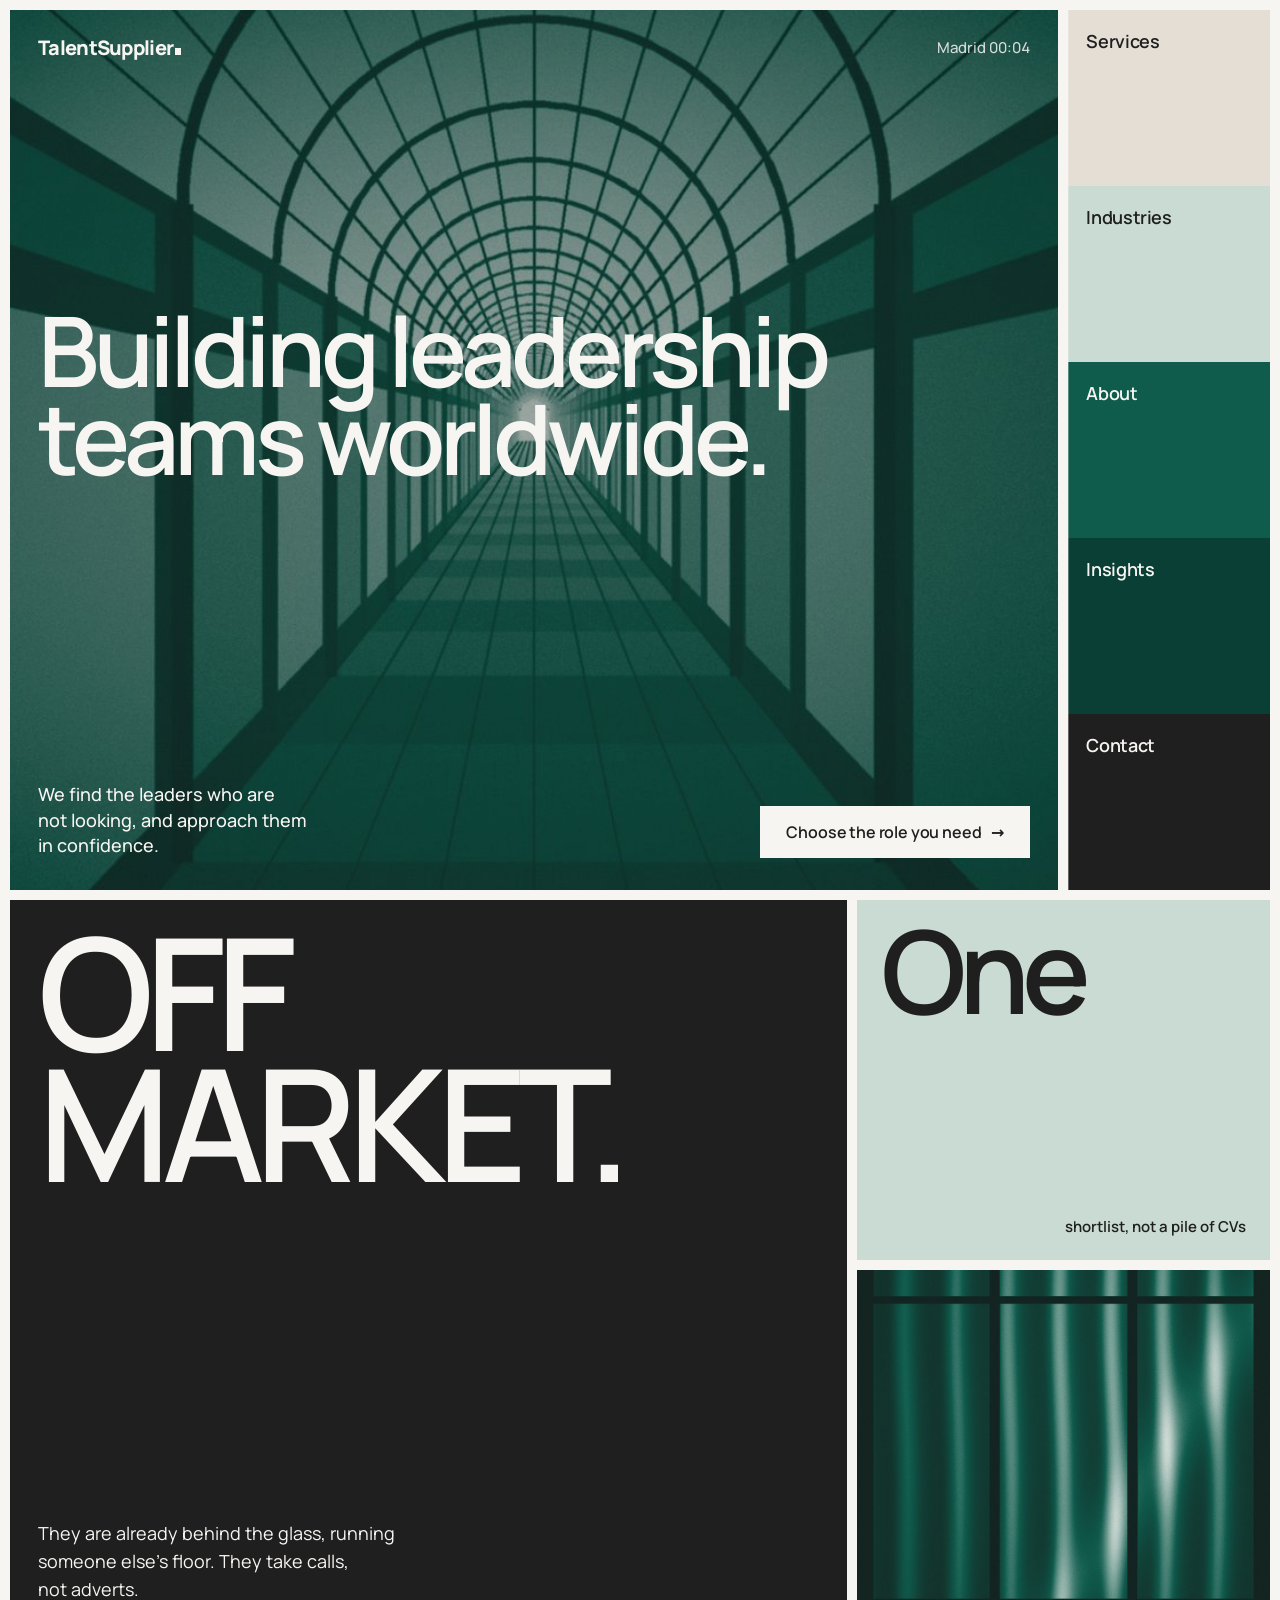
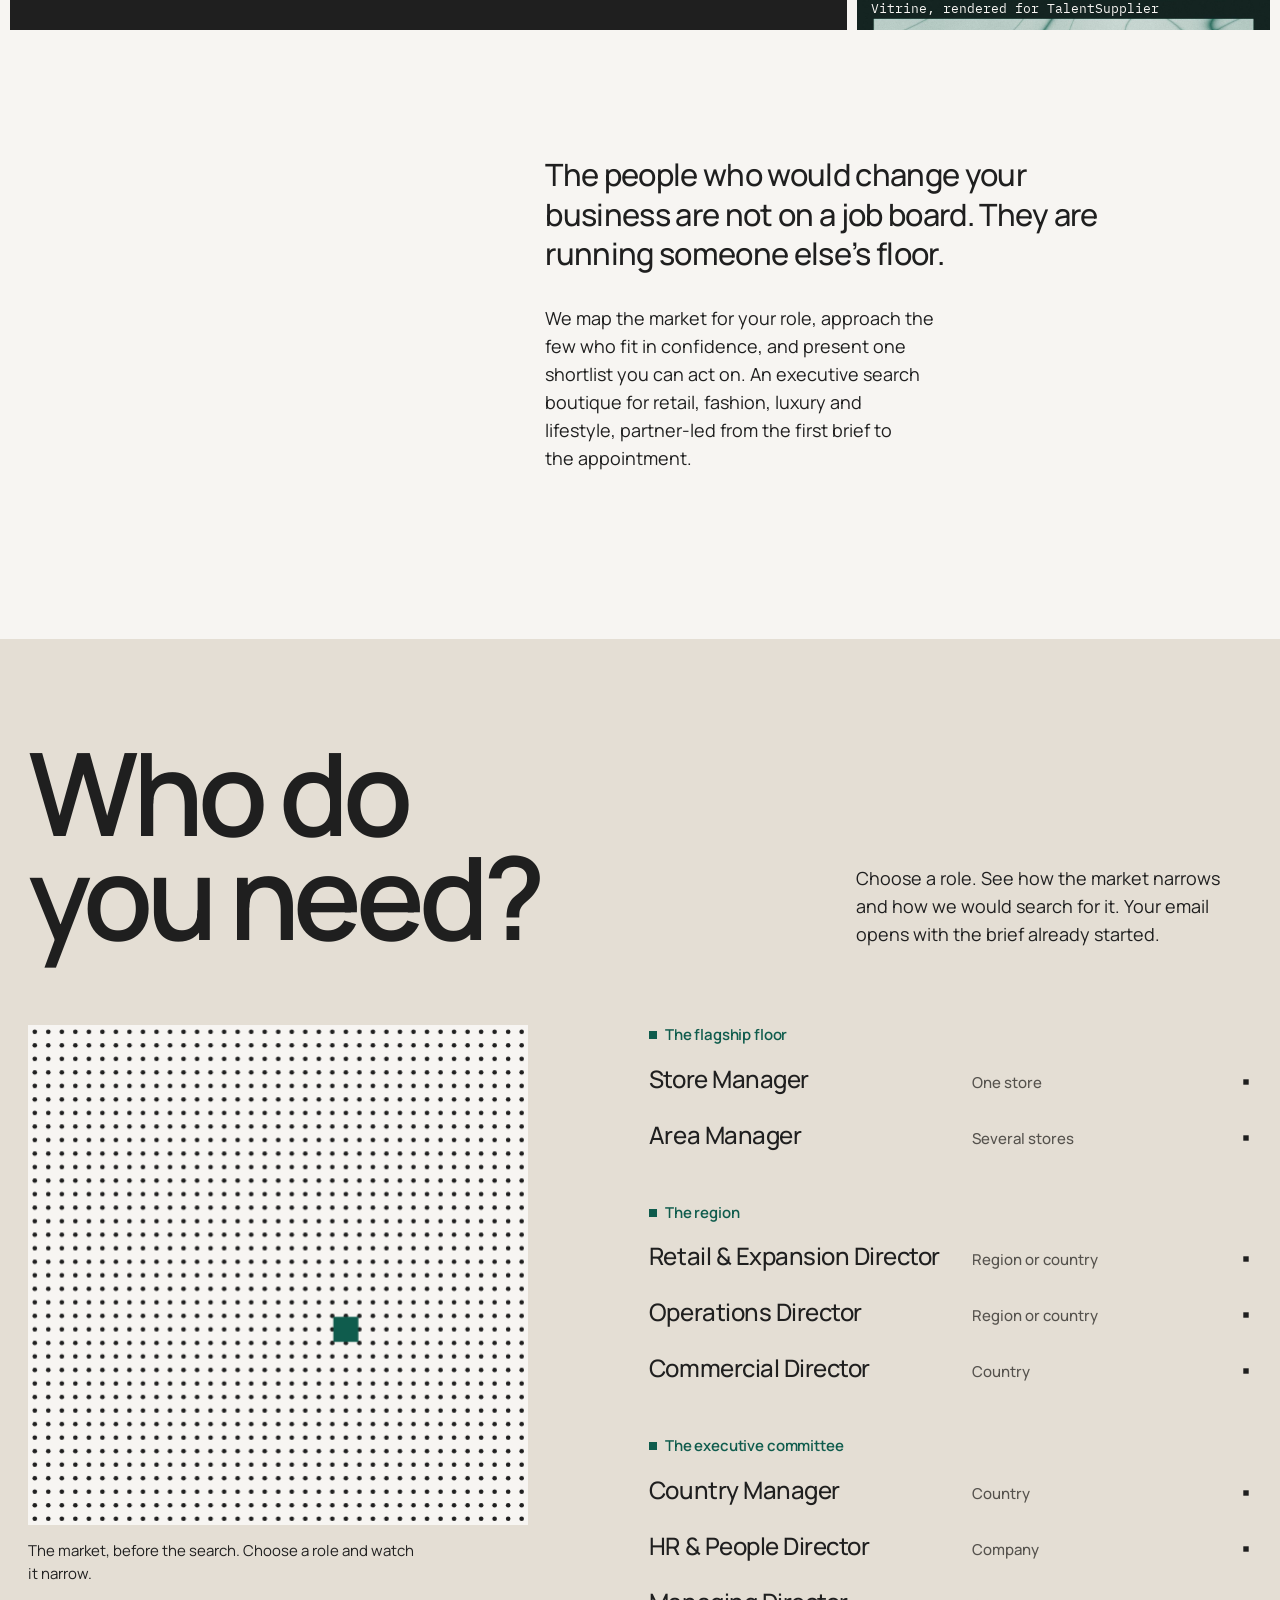
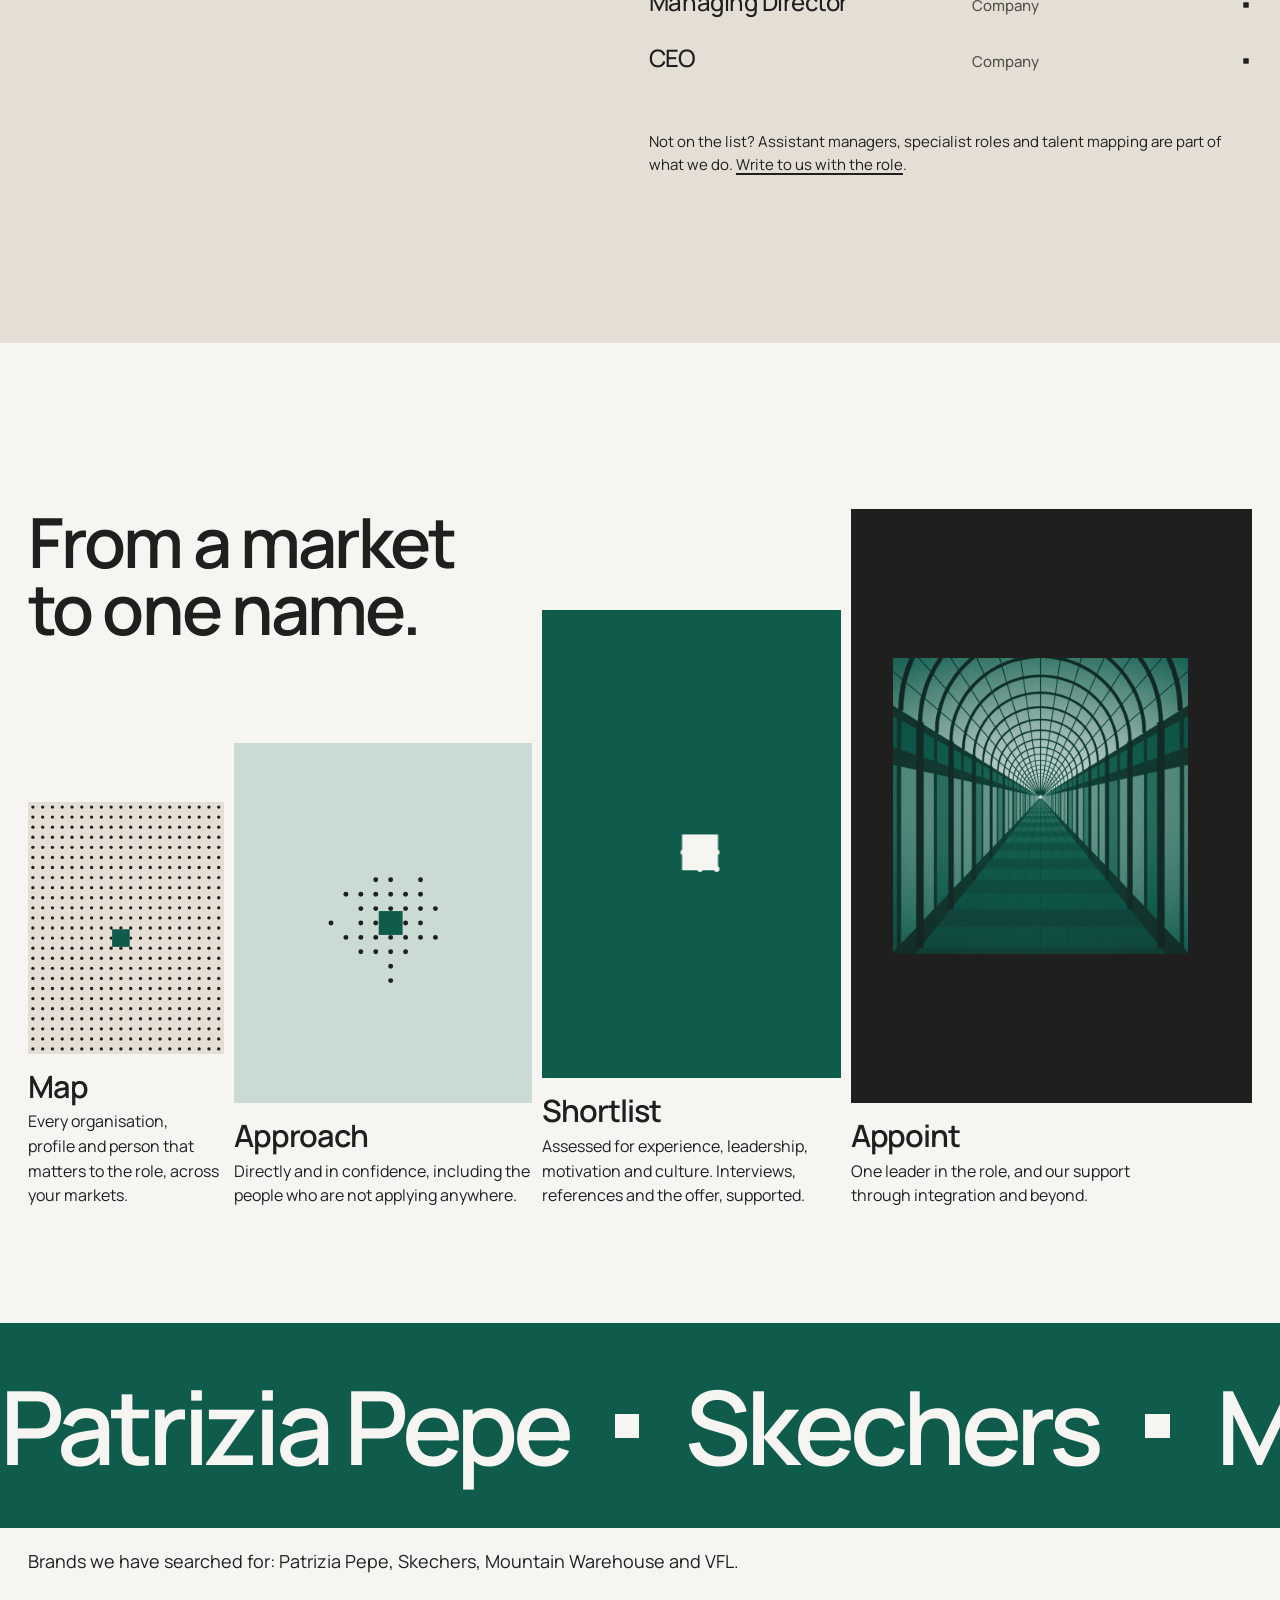
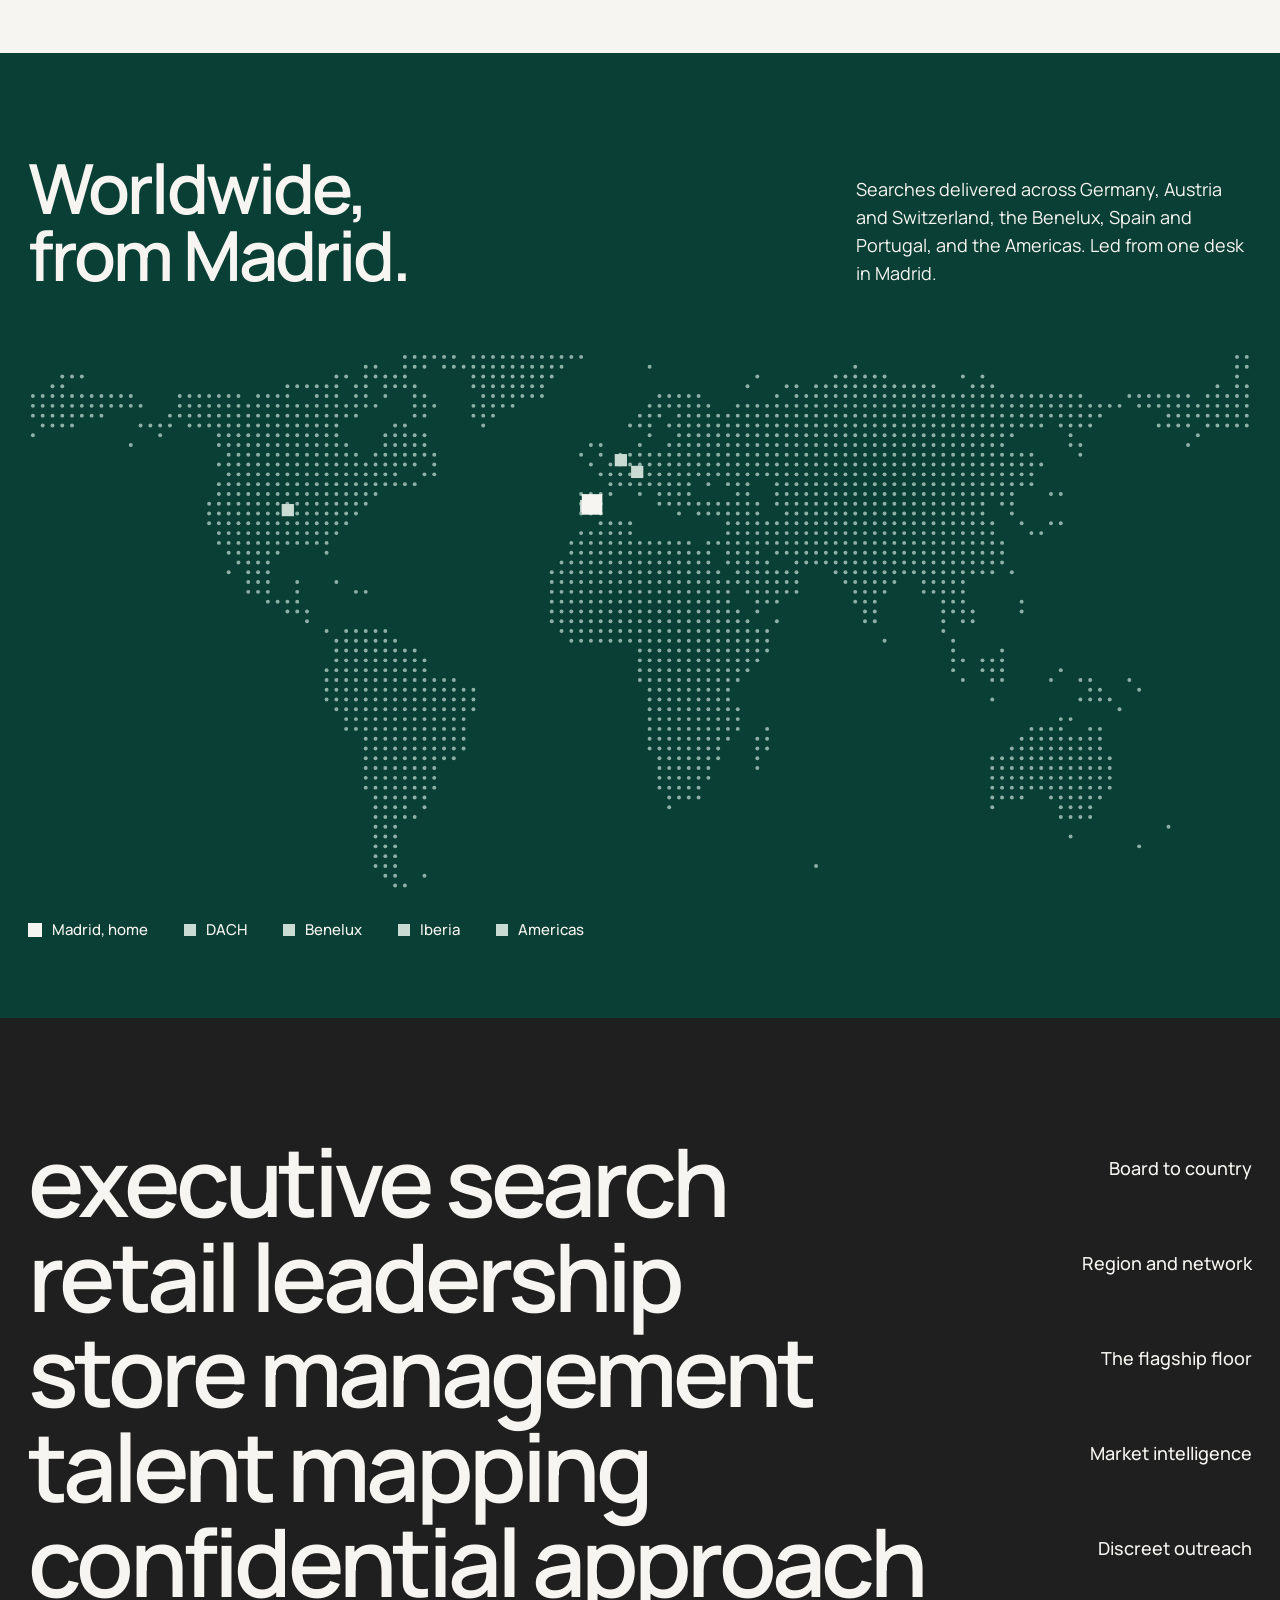
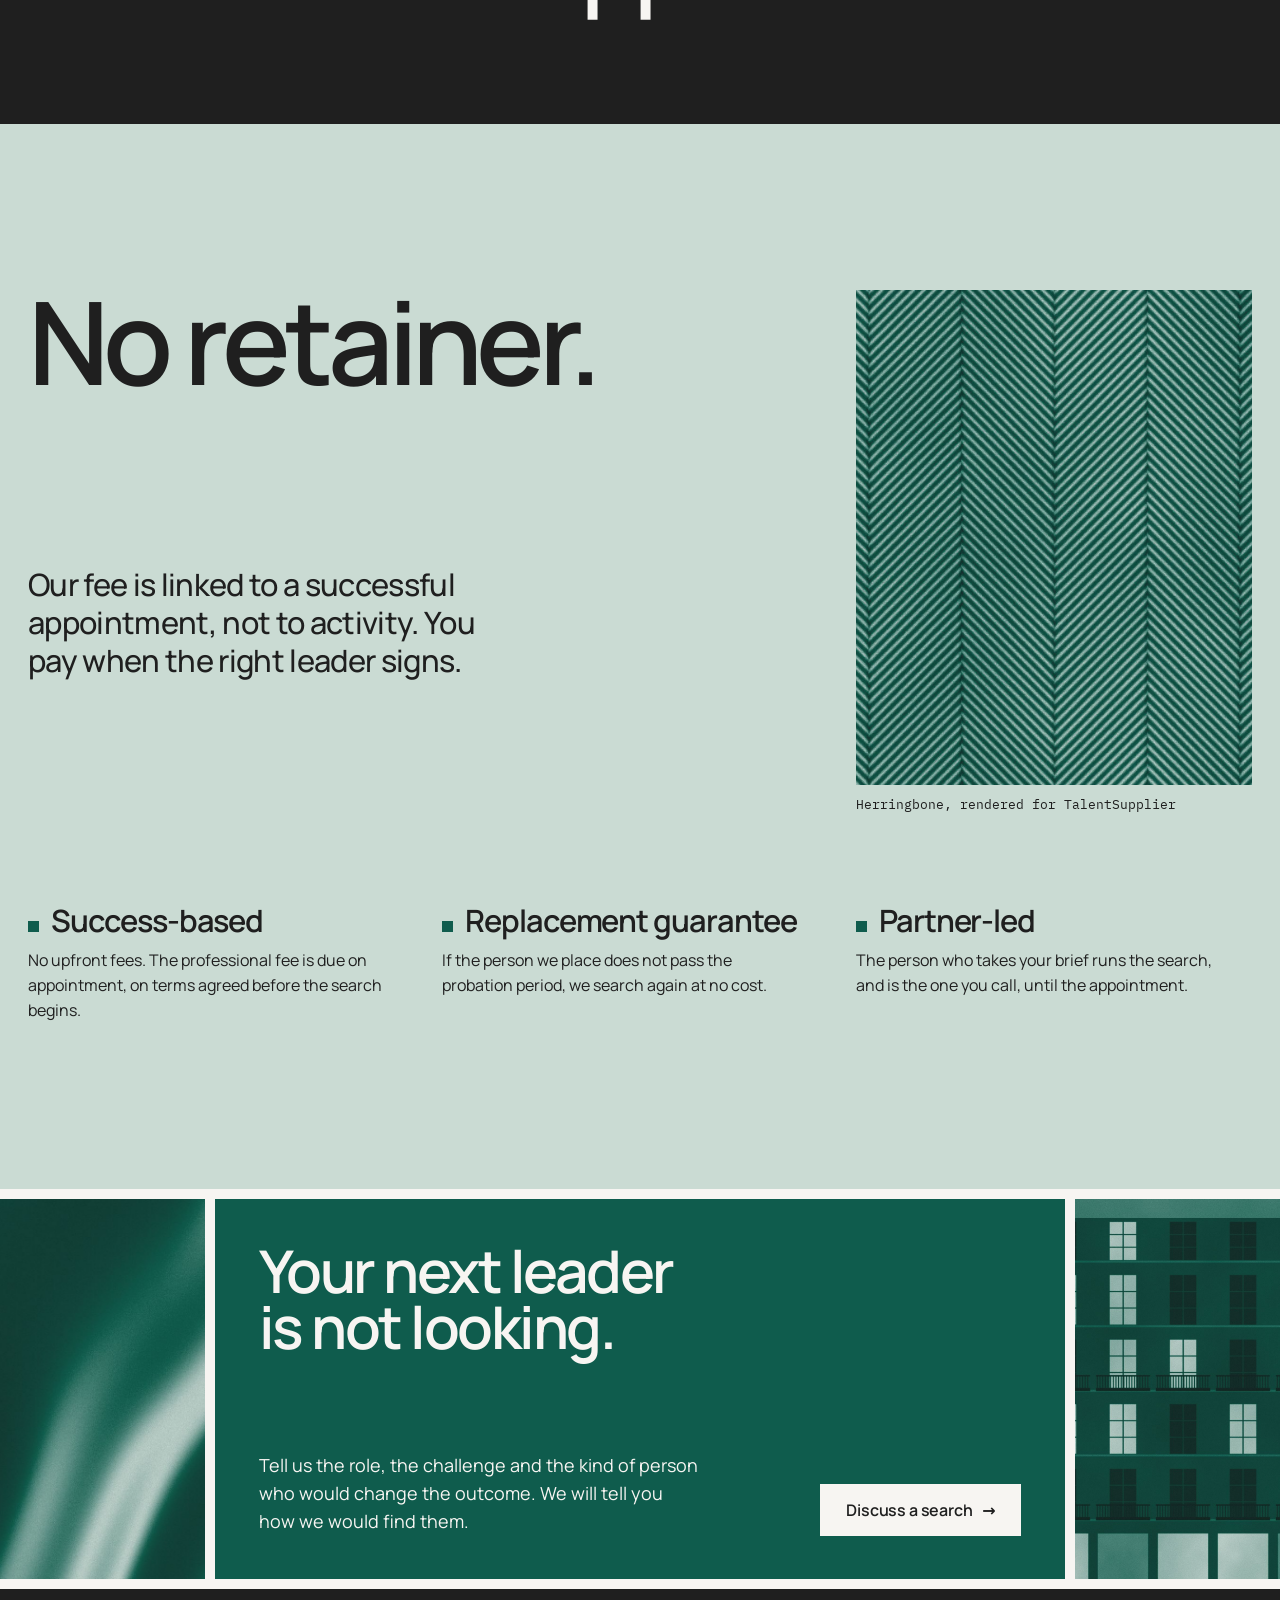
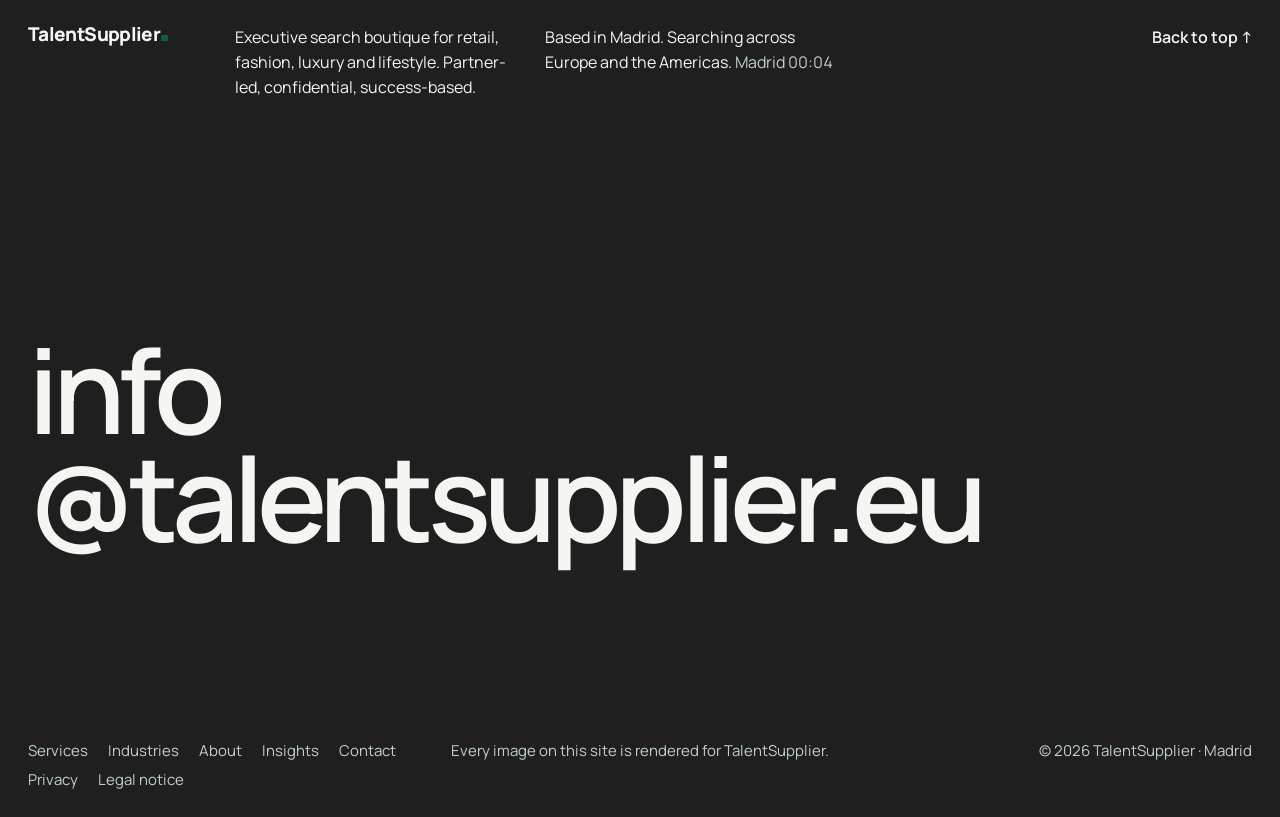
==== index.html @ eec51f0d "Identity v3 «The Window»: field-of-points identity, colour chapters, rebuilt 9 pages - New mark: a f" ====
<!DOCTYPE html>
<html lang="en">
<head>
<meta charset="UTF-8">
<meta name="viewport" content="width=device-width, initial-scale=1">
<title>TalentSupplier | Executive Search Boutique</title>
<meta name="description" content="Executive search for retail, fashion, luxury and lifestyle. We find the leaders who are not looking, and approach them in confidence. Partner-led, success-based.">
<meta name="theme-color" content="#0F5C4D">
<link rel="canonical" href="https://talentsupplier.eu/">
<meta property="og:type" content="website">
<meta property="og:site_name" content="TalentSupplier">
<meta property="og:title" content="TalentSupplier | Executive Search Boutique">
<meta property="og:description" content="Executive search for retail, fashion, luxury and lifestyle. We find the leaders who are not looking, and approach them in confidence. Partner-led, success-based.">
<meta property="og:image" content="https://talentsupplier.eu/assets/brand/og.png">
<meta property="og:image:width" content="1200"><meta property="og:image:height" content="630">
<meta name="twitter:card" content="summary_large_image">
<link rel="icon" href="assets/brand/favicon.svg" type="image/svg+xml">
<link rel="icon" href="assets/brand/favicon-32.png" sizes="32x32" type="image/png">
<link rel="apple-touch-icon" href="assets/brand/apple-touch-icon.png">
<link rel="preload" href="assets/fonts/manrope-latin-600-normal.woff2" as="font" type="font/woff2" crossorigin>
<link rel="stylesheet" href="assets/site.css">
<script>document.documentElement.classList.add('js')</script>
<link rel="preload" href="assets/img/arcade-loop-poster.jpg" as="image">
<script src="assets/map-data.js" defer></script>
<style>
/* ---------- hero: the view, and a column of chapters beside it ---------- */
.hero{height:100svh;min-height:620px;display:grid;grid-template-columns:repeat(12,minmax(0,1fr));gap:10px;padding:10px}
.hero .panel{grid-column:1/11;position:relative;overflow:hidden;background:var(--green);color:var(--on-dark);display:flex;flex-direction:column;justify-content:space-between;padding:26px 28px 32px}
.hero .panel>video{position:absolute;inset:0;width:100%;height:100%;object-fit:cover;transform:scale(1.04);animation:drift 24s var(--ease-io) infinite alternate}
@keyframes drift{to{transform:scale(1.12) translateY(-1.5%)}}
.hero .panel::before{content:"";position:absolute;inset:0;background:rgba(8,26,22,.3);z-index:1;pointer-events:none}
.hero .panel>*:not(video){position:relative;z-index:2}
.hero .top{display:flex;justify-content:space-between;align-items:center}
.hero .wm{font-size:20px}
.hero .wm i{background:var(--paper)}
.hero .clock{font-size:15px;font-weight:500;opacity:.85}
.hero h1{font-size:clamp(44px,7.6vw,140px);letter-spacing:-.052em;line-height:.9;margin-top:-6vh}
.hero h1 .ln{display:block;white-space:nowrap}
.hero .pfoot{display:flex;justify-content:space-between;align-items:end;gap:32px}
.hero .pfoot p{max-width:30ch;font-size:18px;line-height:1.4;font-weight:500}
.swatch{grid-column:11/13;display:grid;grid-template-rows:repeat(5,1fr);gap:0}
.swatch a{display:flex;flex-direction:column;justify-content:space-between;padding:18px 18px 16px;text-decoration:none;position:relative;overflow:hidden}
.swatch a b{font-size:18px;font-weight:600;letter-spacing:-.02em;display:flex;justify-content:space-between;align-items:center}
.swatch a b::after{content:"";width:10px;height:10px;background:currentColor;transform:scale(0);transition:transform .45s var(--ease)}
.swatch a span{font-size:15px;line-height:1.35;opacity:.8;max-width:16ch;transform:translateY(6px);opacity:0;transition:transform .5s var(--ease),opacity .4s}
.swatch a:hover b::after,.swatch a:focus-visible b::after{transform:scale(1.4)}
.swatch a:hover span,.swatch a:focus-visible span{transform:none;opacity:.85}
@media (hover:none){.swatch a span{opacity:.8;transform:none}}
.js .hero h1 .ln{animation:rise 1.1s .15s var(--ease) both}.js .hero h1 .ln+.ln{animation-delay:.25s}
.js .hero .pfoot>*{animation:rise .9s .55s var(--ease) both}.js .hero .pfoot>*+*{animation-delay:.63s}
.js .swatch a{animation:drop .8s var(--ease) both}
.js .swatch a:nth-child(2){animation-delay:.07s}.js .swatch a:nth-child(3){animation-delay:.14s}.js .swatch a:nth-child(4){animation-delay:.21s}.js .swatch a:nth-child(5){animation-delay:.28s}
@keyframes drop{from{clip-path:inset(0 0 100% 0)}to{clip-path:inset(0)}}
@media (max-width:900px){
  .hero{height:auto;min-height:0;display:block;padding:8px}
  .hero .panel{height:68svh;min-height:440px;padding:18px 18px 22px}
  .hero h1{font-size:clamp(34px,10.6vw,72px);margin-top:0}
  .hero .pfoot{display:block}.hero .pfoot p{font-size:17px;margin-bottom:18px}
  .hero .pfoot .btn{width:100%}
  .swatch{display:block}
  .swatch a{flex-direction:row;align-items:center;height:56px;padding:0 16px}
  .swatch a b{width:100%;font-size:16px}
  .swatch a span{display:none}
}

/* ---------- statement tiles ---------- */
.tiles{display:grid;grid-template-columns:repeat(12,minmax(0,1fr));grid-template-rows:repeat(2,40svh);gap:10px;padding:0 10px 10px}
.tiles>*{position:relative;overflow:hidden}
.tiles .a{grid-column:1/9;grid-row:1/3;display:flex;flex-direction:column;justify-content:space-between;padding:26px 28px}
.tiles .a h2{font-size:clamp(60px,12.2vw,232px);letter-spacing:-.06em;line-height:.84;text-transform:uppercase}
.tiles .a p{font-size:18px;max-width:34ch}
.tiles .b{grid-column:9/13;grid-row:1;display:flex;flex-direction:column;justify-content:space-between;padding:22px 24px}
.tiles .b strong{font-size:clamp(64px,9vw,172px);font-weight:600;letter-spacing:-.06em;line-height:.84}
.tiles .b span{font-size:15px;font-weight:600;align-self:flex-end}
.tiles .c{grid-column:9/13;grid-row:2}
.tiles .c img{width:100%;height:100%;object-fit:cover}
.tiles .c .cap{position:absolute;left:14px;bottom:12px;color:var(--on-dark)}
.tiles-text{display:grid;grid-template-columns:repeat(12,minmax(0,1fr));column-gap:var(--gutter);padding-block:clamp(72px,9vw,140px) var(--gap)}
.tiles-text p{grid-column:6/12;font-size:var(--t-statement);font-weight:500;letter-spacing:-.022em;line-height:1.28}
.tiles-text p.body{grid-column:6/10;margin-top:32px;font-size:18px;font-weight:400;letter-spacing:0;line-height:1.55}
.tiles-text .k{grid-column:1/5;grid-row:1;align-self:start;font-size:15px;font-weight:600;display:flex;gap:10px;align-items:center}
.tiles-text .k i{width:12px;height:12px;background:var(--green)}
@media (max-width:900px){
  .tiles{grid-template-columns:1fr 1fr;grid-template-rows:auto;padding:0 8px 8px;gap:8px}
  .tiles .a{grid-column:1/-1;grid-row:auto;min-height:56svh;padding:18px}
  .tiles .a h2{font-size:19vw}
  .tiles .b,.tiles .c{grid-column:auto;grid-row:auto;aspect-ratio:1}
  .tiles .b{padding:14px}.tiles .b strong{font-size:15vw}
  .tiles-text{display:block;padding-block:64px 112px}
  .tiles-text .k{margin-bottom:24px}
  .tiles-text p{font-size:21px}
}

/* ---------- who do you need (the live thing) ---------- */
.who{padding-block:clamp(72px,8vw,128px) var(--gap)}
.who .head{display:grid;grid-template-columns:repeat(12,minmax(0,1fr));column-gap:var(--gutter);align-items:end}
.who h2{grid-column:1/8;font-size:var(--t-display);letter-spacing:-.052em;line-height:.9}
.who .lede{grid-column:9/13;font-size:18px;max-width:40ch}
.who .body{display:grid;grid-template-columns:repeat(12,minmax(0,1fr));column-gap:var(--gutter);margin-top:clamp(56px,6vw,96px);align-items:start}
.who .viz{grid-column:1/6;position:sticky;top:calc(var(--bar) + 24px)}
.who .viz .box{aspect-ratio:1;background:var(--paper)}
.who .viz p{margin-top:14px;font-size:15px;min-height:3em;max-width:44ch}
.table{grid-column:7/13}
.group+.group{margin-top:40px}
.group h3{font-size:15px;font-weight:600;letter-spacing:-.01em;line-height:1.3;color:var(--green);margin-bottom:6px;display:flex;align-items:center;gap:8px}
.group h3::before{content:"";width:8px;height:8px;background:currentColor}
.role{display:grid;grid-template-columns:1.3fr 1fr 28px;gap:16px;align-items:baseline;width:100%;padding:13px 0;background:none;border:0;color:var(--ink);font:500 24px/1.25 var(--sans);letter-spacing:-.02em;text-align:left;cursor:pointer;text-decoration:none;transition:color .3s var(--ease),padding .45s var(--ease)}
.role .v{color:var(--soft);font-size:15px;font-weight:500;letter-spacing:0}
.role .ar{justify-self:end;width:12px;height:12px;background:currentColor;transform:scale(.45);transition:transform .45s var(--ease)}
.role:hover{color:var(--green);padding-left:10px}
.role:hover .ar{transform:scale(1)}
.role[aria-pressed="true"]{color:var(--green)}
.role[aria-pressed="true"] .ar{transform:scale(1.5)}
.brief{background:var(--green);color:var(--on-dark);padding:0 26px;max-height:0;overflow:hidden;transition:max-height .6s var(--ease),padding .5s var(--ease)}
.brief.open{max-height:460px;padding:26px}
.brief p{max-width:54ch;font-size:18px}
.brief strong{font-weight:600}
.brief .row{display:flex;flex-wrap:wrap;gap:14px 22px;align-items:center;margin-top:22px}
.brief .row span{font-size:15px;color:var(--on-dark-soft)}
.who .else{margin-top:44px;font-size:15px}
@media (max-width:900px){
  .who .head,.who .body{display:block}
  .who h2{font-size:clamp(44px,13vw,84px)}
  .who .lede{margin-top:20px}
  .who .viz{position:relative;top:0;width:100%;margin-bottom:40px}
  .who .viz .box{aspect-ratio:16/10}
  .role{grid-template-columns:1fr auto;font-size:20px}
  .role .ar{display:none}
}

/* ---------- how a search runs: tiles that grow ---------- */
.run{padding-block:var(--gap) clamp(80px,9vw,140px)}
.run .row{display:grid;grid-template-columns:repeat(12,minmax(0,1fr));gap:10px;align-items:end;position:relative}
.run h2{position:absolute;left:0;top:0;font-size:var(--t-h2);max-width:6.4em}
.run .st{display:flex;flex-direction:column}
.run .st:nth-child(2){grid-column:1/3}.run .st:nth-child(3){grid-column:3/6}.run .st:nth-child(4){grid-column:6/9}.run .st:nth-child(5){grid-column:9/13}
.run .tile{position:relative}
.run .st:nth-child(2) .tile{height:28vh}.run .st:nth-child(3) .tile{height:40vh}.run .st:nth-child(4) .tile{height:52vh}.run .st:nth-child(5) .tile{height:66vh}
.run .st h3{font-size:var(--t-statement);letter-spacing:-.035em;margin-top:18px}
.run .st p{font-size:16px;margin-top:8px;max-width:34ch}
@media (max-width:900px){
  .run h2{position:static;margin-bottom:36px;font-size:clamp(40px,11vw,64px)}
  .run .row{display:block}
  .run .st+.st{margin-top:36px}
  .run .st:nth-child(n) .tile{height:auto;aspect-ratio:16/9}
  .run .st:nth-child(5) .tile{aspect-ratio:1}
}

/* ---------- worldwide ---------- */
.world{padding-block:clamp(72px,8vw,120px) clamp(56px,6vw,96px)}
.world .head{display:grid;grid-template-columns:repeat(12,minmax(0,1fr));column-gap:var(--gutter);align-items:end}
.world h2{grid-column:1/8;font-size:var(--t-h2)}
.world .head p{grid-column:9/13;font-size:18px}
.world .map{margin-top:clamp(40px,5vw,72px);aspect-ratio:125/55}
.world .legend{display:flex;flex-wrap:wrap;gap:10px 36px;margin-top:28px;font-size:15px;font-weight:500}
.world .legend span{display:inline-flex;align-items:center;gap:10px}
.world .legend i{width:12px;height:12px;background:var(--mint)}
.world .legend .home i{background:var(--paper);width:14px;height:14px}
@media (max-width:900px){.world .head{display:block}.world .head p{margin-top:18px}.world .map{margin-inline:calc(var(--m)*-1)}}

/* ---------- terms ---------- */
.terms{padding-block:var(--gap)}
.terms .grid{align-items:start}
.terms h2{grid-column:1/8;font-size:var(--t-display);letter-spacing:-.052em;line-height:.9}
.terms .lede{grid-column:1/6;margin-top:36px;font-size:var(--t-statement);font-weight:500;letter-spacing:-.022em;line-height:1.24}
.terms figure{grid-column:9/13;grid-row:1/3}
.terms figure .ph{aspect-ratio:4/5}
.terms figure .cap{margin-top:10px}
.terms dl{grid-column:1/13;display:grid;grid-template-columns:repeat(3,minmax(0,1fr));column-gap:var(--gutter);margin-top:clamp(64px,7vw,112px)}
.terms dt{font-size:var(--t-statement);font-weight:600;letter-spacing:-.035em;line-height:1.05;display:flex;gap:12px;align-items:baseline}
.terms dt::before{content:"";flex:none;width:.36em;height:.36em;background:var(--green)}
.terms dd{margin-top:12px;font-size:16px;max-width:36ch}
@media (max-width:900px){
  .terms .grid,.terms dl{display:block}
  .terms h2{font-size:clamp(48px,14vw,88px)}
  .terms figure{margin-top:40px;width:70%;margin-left:auto}
  .terms dl>div+div{margin-top:28px}
}
</style>
</head>
<body>
<a class="skip" href="#main">Skip to content</a>
<header class="bar is-hidden" id="bar" data-hide-until="#hero">
  <div class="in wrap">
    <a class="wm" href="index.html" aria-label="TalentSupplier, home">TalentSupplier<i aria-hidden="true"></i></a>
    <span class="clock tab" data-clock aria-hidden="true">Madrid</span>
    <nav class="nav" aria-label="Main">
      <a href="services.html">Services</a>
      <a href="industries.html">Industries</a>
      <a href="about.html">About</a>
      <a href="journal.html">Insights</a>
      <a href="contact.html">Contact</a>
      <a class="btn" href="contact.html">Discuss a search</a>
    </nav>
    <button class="menu-toggle" id="menuBtn" aria-expanded="false" aria-controls="sheet">Menu</button>
  </div>
</header>
<div class="sheet" id="sheet">
  <ul>
    <li><a href="services.html" style="--sw:var(--stone)">Services<i aria-hidden="true"></i></a></li>
    <li><a href="industries.html" style="--sw:var(--mint)">Industries<i aria-hidden="true"></i></a></li>
    <li><a href="about.html" style="--sw:var(--green)">About<i aria-hidden="true"></i></a></li>
    <li><a href="journal.html" style="--sw:var(--deep)">Insights<i aria-hidden="true"></i></a></li>
    <li><a href="contact.html" style="--sw:var(--paper)">Contact<i aria-hidden="true"></i></a></li>
  </ul>
  <a class="btn btn--paper" href="contact.html">Discuss a search</a>
</div>

<main id="main">
<section class="hero" id="hero" data-c="paper" aria-label="Introduction">
  <div class="panel">
    <video autoplay muted loop playsinline preload="auto" poster="assets/img/arcade-loop-poster.jpg" width="1280" height="800" aria-label="Moving slowly through a glass-roofed shopping arcade, shop windows lit on both sides"><source src="assets/video/arcade-loop.mp4" type="video/mp4"></video>
    <div class="top">
      <a class="wm" href="index.html" aria-label="TalentSupplier, home">TalentSupplier<i aria-hidden="true"></i></a>
      <span class="clock tab" data-clock aria-hidden="true">Madrid</span>
    </div>
    <h1><span class="ln">Building leadership</span><span class="ln">teams worldwide.</span></h1>
    <div class="pfoot">
      <p>We find the leaders who are not looking, and approach them in confidence.</p>
      <a class="btn btn--paper" href="#who">Choose the role you need <span class="ar" aria-hidden="true">→</span></a>
    </div>
  </div>
  <nav class="swatch" aria-label="Main">
    <a class="c-stone" href="services.html"><b>Services</b><span>From the shop floor to the boardroom</span></a>
    <a class="c-mint" href="industries.html"><b>Industries</b><span>Retail, fashion, luxury and beyond</span></a>
    <a class="c-green" href="about.html"><b>About</b><span>Partner-led and confidential</span></a>
    <a class="c-deep" href="journal.html"><b>Insights</b><span>Perspectives, in preparation</span></a>
    <a class="c-ink" href="contact.html"><b>Contact</b><span>Start a confidential brief</span></a>
  </nav>
</section>

<section data-c="paper" aria-labelledby="offTitle">
  <div class="tiles">
    <div class="a c-ink">
      <h2 id="offTitle" class="rv">Off<br>market.</h2>
      <p class="rv" style="--i:1">They are already behind the glass, running someone else’s floor. They take calls, not adverts.</p>
    </div>
    <div class="b c-mint rv" style="--i:1"><strong>One</strong><span>shortlist, not a pile of CVs</span></div>
    <figure class="c ph lift"><img src="assets/img/vitrine.jpg" width="1200" height="1440" alt="Green curtains lit behind the panes of a shop vitrine" loading="lazy"><figcaption class="cap">Vitrine, rendered for TalentSupplier</figcaption></figure>
  </div>
  <div class="tiles-text wrap">
    <p class="k rv"><i aria-hidden="true"></i>Why off-market</p>
    <p class="rv">The people who would change your business are not on a job board. They are running someone else’s floor.</p>
    <p class="rv body" style="--i:1">We map the market for your role, approach the few who fit in confidence, and present one shortlist you can act on. An executive search boutique for retail, fashion, luxury and lifestyle, partner-led from the first brief to the appointment.</p>
  </div>
</section>

<section class="who wrap c-stone" id="who" data-c="stone" aria-labelledby="whoTitle">
  <div class="head">
    <h2 id="whoTitle" class="rv">Who do you need?</h2>
    <p class="lede rv" style="--i:1">Choose a role. See how the market narrows and how we would search for it. Your email opens with the brief already started.</p>
  </div>
  <div class="body">
    <div class="viz rv" style="--i:2">
      <div class="box"><canvas class="fld" id="roleField" data-n="1400" data-keep="1400" data-win=".05" data-at=".64,.6" data-dot="#1F1F1F" data-one="#0F5C4D" data-seed="11" aria-hidden="true"></canvas></div>
      <p id="roleCap" aria-live="polite">The market, before the search. Choose a role and watch it narrow.</p>
    </div>
    <div class="table" id="roleTable">
      <div class="group rv">
        <h3>The flagship floor</h3>
        <a class="role" href="mailto:info@talentsupplier.eu?subject=Search%20brief%3A%20Store%20Manager" data-role="Store Manager" data-keep="14" data-cap="Store managers running comparable teams and targets, including those not on the market." data-how="We look at store managers running teams and targets similar to yours, and approach the ones ready for your floor."><span>Store Manager</span><span class="v">One store</span><span class="ar" aria-hidden="true"></span></a>
        <a class="role" href="mailto:info@talentsupplier.eu?subject=Search%20brief%3A%20Area%20Manager" data-role="Area Manager" data-keep="10" data-cap="Leaders who already run several doors, and coach store managers from a distance." data-how="We search for leaders who already manage several doors, and test how they coach store managers from a distance."><span>Area Manager</span><span class="v">Several stores</span><span class="ar" aria-hidden="true"></span></a>
      </div>
      <div class="group rv">
        <h3>The region</h3>
        <a class="role" href="mailto:info@talentsupplier.eu?subject=Search%20brief%3A%20Retail%20Director" data-role="Retail &amp; Expansion Director" data-keep="7" data-cap="Retail leaders who have opened and grown networks in your target markets." data-how="We map retail leaders who have opened and grown networks in your target markets, and approach them directly."><span>Retail &amp; Expansion Director</span><span class="v">Region or country</span><span class="ar" aria-hidden="true"></span></a>
        <a class="role" href="mailto:info@talentsupplier.eu?subject=Search%20brief%3A%20Operations%20Director" data-role="Operations Director" data-keep="7" data-cap="Operators who have run store standards, staffing and process across a region." data-how="We look for operators who have run store standards, staffing and process across a region."><span>Operations Director</span><span class="v">Region or country</span><span class="ar" aria-hidden="true"></span></a>
        <a class="role" href="mailto:info@talentsupplier.eu?subject=Search%20brief%3A%20Commercial%20Director" data-role="Commercial Director" data-keep="6" data-cap="Commercial leaders with a record across retail, wholesale and partners in your category." data-how="We map commercial leaders with a record across retail, wholesale and partners in your category."><span>Commercial Director</span><span class="v">Country</span><span class="ar" aria-hidden="true"></span></a>
      </div>
      <div class="group rv">
        <h3>The executive committee</h3>
        <a class="role" href="mailto:info@talentsupplier.eu?subject=Search%20brief%3A%20Country%20Manager" data-role="Country Manager" data-keep="5" data-cap="Country leaders at brands operating at your level. Few of them, none of them looking." data-how="A confidential search across brands that operate at your level in the country, led by the partner throughout."><span>Country Manager</span><span class="v">Country</span><span class="ar" aria-hidden="true"></span></a>
        <a class="role" href="mailto:info@talentsupplier.eu?subject=Search%20brief%3A%20HR%20%26%20People%20Director" data-role="HR &amp; People Director" data-keep="5" data-cap="People leaders who know retail teams from the floor up, and have built them across markets." data-how="We look for people leaders who know retail teams from the floor up, and who have built them across markets."><span>HR &amp; People Director</span><span class="v">Company</span><span class="ar" aria-hidden="true"></span></a>
        <a class="role" href="mailto:info@talentsupplier.eu?subject=Search%20brief%3A%20Managing%20Director" data-role="Managing Director" data-keep="4" data-cap="General managers with P&amp;L ownership in comparable businesses." data-how="A discreet approach to general managers with P&amp;L ownership in comparable businesses."><span>Managing Director</span><span class="v">Company</span><span class="ar" aria-hidden="true"></span></a>
        <a class="role" href="mailto:info@talentsupplier.eu?subject=Search%20brief%3A%20CEO" data-role="CEO" data-keep="3" data-cap="A handful of names. A fully confidential search, partner-led from the first conversation." data-how="A fully confidential search, partner-led from the first conversation to the appointment."><span>CEO</span><span class="v">Company</span><span class="ar" aria-hidden="true"></span></a>
      </div>
      <div class="brief" id="brief" aria-live="polite">
        <p id="briefText"></p>
        <div class="row">
          <a class="btn btn--paper" id="briefMail" href="mailto:info@talentsupplier.eu">Start this brief by email <span class="ar" aria-hidden="true">→</span></a>
          <span>info@talentsupplier.eu</span>
        </div>
      </div>
      <p class="else">Not on the list? Assistant managers, specialist roles and talent mapping are part of what we do. <a class="link" href="mailto:info@talentsupplier.eu?subject=Search%20brief">Write to us with the role</a>.</p>
    </div>
  </div>
</section>

<section class="run wrap c-paper" data-c="paper" aria-labelledby="runTitle">
  <div class="row">
    <h2 id="runTitle" class="rv">From a market to one name.</h2>
    <div class="st rv">
      <div class="tile c-stone"><canvas class="fld" data-n="520" data-keep="520" data-win=".09" data-at=".5,.55" data-dot="#1F1F1F" data-one="#0F5C4D" data-seed="3" aria-hidden="true"></canvas></div>
      <h3>Map</h3><p>Every organisation, profile and person that matters to the role, across your markets.</p>
    </div>
    <div class="st rv" style="--i:1">
      <div class="tile c-mint"><canvas class="fld" data-n="520" data-keep="34" data-win=".08" data-at=".55,.5" data-dot="#1F1F1F" data-one="#0F5C4D" data-seed="4" aria-hidden="true"></canvas></div>
      <h3>Approach</h3><p>Directly and in confidence, including the people who are not applying anywhere.</p>
    </div>
    <div class="st rv" style="--i:2">
      <div class="tile c-green"><canvas class="fld" data-n="520" data-keep="5" data-win=".12" data-at=".52,.52" data-dot="#F7F5F2" data-one="#F7F5F2" data-seed="5" aria-hidden="true"></canvas></div>
      <h3>Shortlist</h3><p>Assessed for experience, leadership, motivation and culture. Interviews, references and the offer, supported.</p>
    </div>
    <div class="st rv" style="--i:3">
      <div class="tile c-ink"><canvas class="fld" data-n="520" data-keep="1" data-win=".74" data-at=".5,.5" data-dot="#F7F5F2" data-one="#0F5C4D" data-img="assets/img/arcade.jpg" data-seed="6" data-dur="2400" aria-hidden="true"></canvas></div>
      <h3>Appoint</h3><p>One leader in the role, and our support through integration and beyond.</p>
    </div>
  </div>
</section>

<section class="c-green" data-c="green" aria-labelledby="brandsNote">
  <div class="names" aria-hidden="true"><div class="track"><span>Patrizia Pepe</span><span>Skechers</span><span>Mountain Warehouse</span><span>VFL</span><span>Patrizia Pepe</span><span>Skechers</span><span>Mountain Warehouse</span><span>VFL</span></div></div>
</section>
<p class="names-note wrap" id="brandsNote" data-c="paper">Brands we have searched for: Patrizia Pepe, Skechers, Mountain Warehouse and VFL.</p>

<section class="world wrap c-deep" data-c="deep" aria-labelledby="worldTitle" style="margin-top:clamp(56px,6vw,96px)">
  <div class="head">
    <h2 id="worldTitle" class="rv">Worldwide, from Madrid.</h2>
    <p class="rv" style="--i:1">Searches delivered across Germany, Austria and Switzerland, the Benelux, Spain and Portugal, and the Americas. Led from one desk in Madrid.</p>
  </div>
  <div class="map"><canvas class="fld" data-mode="map" data-dot="#9DBDB4" data-one="#CADBD3" data-home="#F7F5F2" data-r=".2" data-dur="1800" role="img" aria-label="A world map drawn in points, with markers on DACH, the Benelux, Iberia and the Americas, and Madrid as home"></canvas></div>
  <div class="legend rv"><span class="home"><i></i>Madrid, home</span><span><i></i>DACH</span><span><i></i>Benelux</span><span><i></i>Iberia</span><span><i></i>Americas</span></div>
</section>

<section class="c-ink" data-c="ink" aria-labelledby="doTitle">
  <h2 id="doTitle" class="sr">What we do</h2>
  <ul class="poster wrap">
    <li class="rv"><a href="services.html#executive"><span class="w">executive search<i></i></span><span class="d">Board to country</span></a></li>
    <li class="rv" style="--i:1"><a href="services.html#retail"><span class="w">retail leadership<i></i></span><span class="d">Region and network</span></a></li>
    <li class="rv" style="--i:2"><a href="services.html#store"><span class="w">store management<i></i></span><span class="d">The flagship floor</span></a></li>
    <li class="rv" style="--i:3"><a href="services.html#mapping"><span class="w">talent mapping<i></i></span><span class="d">Market intelligence</span></a></li>
    <li class="rv" style="--i:4"><a href="services.html#approach"><span class="w">confidential approach<i></i></span><span class="d">Discreet outreach</span></a></li>
  </ul>
</section>

<section class="terms wrap c-mint" data-c="mint" aria-labelledby="termsTitle">
  <div class="grid">
    <h2 id="termsTitle" class="rv">No retainer.</h2>
    <p class="lede rv" style="--i:1">Our fee is linked to a successful appointment, not to activity. You pay when the right leader signs.</p>
    <figure class="rv" style="--i:2"><div class="ph lift"><img src="assets/img/herringbone.jpg" width="1800" height="1200" alt="Herringbone wool cloth in green, close up" loading="lazy"></div><figcaption class="cap">Herringbone, rendered for TalentSupplier</figcaption></figure>
    <dl>
      <div class="rv"><dt>Success-based</dt><dd>No upfront fees. The professional fee is due on appointment, on terms agreed before the search begins.</dd></div>
      <div class="rv" style="--i:1"><dt>Replacement guarantee</dt><dd>If the person we place does not pass the probation period, we search again at no cost.</dd></div>
      <div class="rv" style="--i:2"><dt>Partner-led</dt><dd>The person who takes your brief runs the search, and is the one you call, until the appointment.</dd></div>
    </dl>
  </div>
</section>

<section class="act-row" data-c="paper" aria-labelledby="closeTitle">
  <div class="fl ph"><video autoplay muted loop playsinline preload="none" poster="assets/img/silk-loop-poster.jpg" width="1280" height="800" aria-hidden="true"><source src="assets/video/silk-loop.mp4" type="video/mp4"></video></div>
  <div class="mid c-green">
    <h2 id="closeTitle" class="rv">Your next leader is not looking.</h2>
    <div class="row">
      <p class="rv" style="--i:1">Tell us the role, the challenge and the kind of person who would change the outcome. We will tell you how we would find them.</p>
      <a class="btn btn--paper rv" style="--i:2" href="contact.html">Discuss a search <span class="ar" aria-hidden="true">→</span></a>
    </div>
  </div>
  <div class="fr ph"><img src="assets/img/facade.jpg" width="2100" height="1400" alt="" loading="lazy"></div>
</section>
</main>

<footer class="foot wrap c-ink" data-c="ink">
  <div class="top">
    <a class="wm" href="index.html" aria-label="TalentSupplier, home">TalentSupplier<i aria-hidden="true"></i></a>
    <p class="n1">Executive search boutique for retail, fashion, luxury and lifestyle. Partner-led, confidential, success-based.</p>
    <p class="n2">Based in Madrid. Searching across Europe and the Americas. <span class="tab soft" data-clock></span></p>
    <a class="up" href="#main">Back to top ↑</a>
  </div>
  <a class="mail" href="mailto:info@talentsupplier.eu">info<br>@talentsupplier.eu</a>
  <div class="meta">
    <nav aria-label="Footer"><a href="services.html">Services</a><a href="industries.html">Industries</a><a href="about.html">About</a><a href="journal.html">Insights</a><a href="contact.html">Contact</a><a href="privacy-policy.html">Privacy</a><a href="legal-notice.html">Legal notice</a></nav>
    <span>Every image on this site is rendered for TalentSupplier.</span>
    <span class="r">© 2026 TalentSupplier · Madrid</span>
  </div>
</footer>
<script src="assets/site.js" defer></script>
</body>
</html>
---- assets/site.css ----
/* ==========================================================================
   TalentSupplier — identity system v3 "The Window"
   A field of points is the market. One becomes a window: the leader behind the glass.
   ========================================================================== */
@font-face{font-family:Manrope;font-style:normal;font-weight:400;font-display:swap;src:url(fonts/manrope-latin-400-normal.woff2) format('woff2')}
@font-face{font-family:Manrope;font-style:normal;font-weight:500;font-display:swap;src:url(fonts/manrope-latin-500-normal.woff2) format('woff2')}
@font-face{font-family:Manrope;font-style:normal;font-weight:600;font-display:swap;src:url(fonts/manrope-latin-600-normal.woff2) format('woff2')}
@font-face{font-family:Manrope;font-style:normal;font-weight:800;font-display:swap;src:url(fonts/manrope-latin-800-normal.woff2) format('woff2')}
@font-face{font-family:'IBM Plex Mono';font-style:normal;font-weight:400;font-display:swap;src:url(fonts/ibm-plex-mono-latin-400-normal.woff2) format('woff2')} /* taste-skill-ignore: brand-mandated caption face */

:root{
  /* chapters, light to dark — every page owns one */
  --paper:#F7F5F2; --stone:#E4DED4; --mint:#CADBD3; --green:#0F5C4D; --deep:#0A3F35; --ink:#1F1F1F;
  --soft:#55524D; --on-dark:#F7F5F2; --on-dark-soft:#BFD0C9;
  --sans:Manrope,system-ui,-apple-system,sans-serif; --mono:'IBM Plex Mono',ui-monospace,monospace; /* taste-skill-ignore */
  /* five sizes */
  --t-display:clamp(44px,9vw,168px); --t-h2:clamp(36px,5.4vw,92px); --t-statement:clamp(22px,2.4vw,34px); --t-body:18px; --t-small:14px;
  --m:clamp(16px,2.2vw,36px); --gutter:clamp(12px,1.4vw,24px); --gap:clamp(112px,13vw,216px);
  --ease:cubic-bezier(.16,1,.3,1); --ease-io:cubic-bezier(.65,0,.35,1);
  --bar:72px;
}
*,*::before,*::after{box-sizing:border-box}
html{-webkit-text-size-adjust:100%;scroll-behavior:smooth;scroll-padding-top:var(--bar)}
body{margin:0;background:var(--paper);color:var(--ink);font:400 var(--t-body)/1.55 var(--sans);-webkit-font-smoothing:antialiased;text-rendering:optimizeLegibility;font-feature-settings:"ss01" on}
img,video,canvas,svg{display:block;max-width:100%}
img,video{height:auto}
a{color:inherit}
button{font:inherit;color:inherit}
p,h1,h2,h3,h4,figure,dl,dd,ul,ol,blockquote{margin:0}
ul,ol{padding:0;list-style:none}
h1,h2,h3{font-weight:600;letter-spacing:-.042em;line-height:.96;text-wrap:balance}
p{text-wrap:pretty}
::selection{background:var(--green);color:var(--on-dark)}
:focus-visible{outline:2px solid currentColor;outline-offset:4px}
.sr{position:absolute!important;width:1px;height:1px;overflow:hidden;clip:rect(0 0 0 0);white-space:nowrap}
.skip{position:absolute;left:-999px;top:0}.skip:focus{left:var(--m);top:8px;z-index:99;background:var(--ink);color:var(--paper);padding:10px 14px}
.wrap{padding-inline:var(--m)}
.grid{display:grid;grid-template-columns:repeat(12,minmax(0,1fr));column-gap:var(--gutter)}
.tab{font-variant-numeric:tabular-nums}

/* chapter fields */
.c-paper{background:var(--paper);color:var(--ink)}
.c-stone{background:var(--stone);color:var(--ink)}
.c-mint{background:var(--mint);color:var(--ink)}
.c-green{background:var(--green);color:var(--on-dark)}
.c-deep{background:var(--deep);color:var(--on-dark)}
.c-ink{background:var(--ink);color:var(--on-dark)}
.c-green .soft,.c-deep .soft,.c-ink .soft{color:var(--on-dark-soft)}
.soft{color:var(--soft)}

/* sizes */
.t-display{font-size:var(--t-display);font-weight:600;letter-spacing:-.048em;line-height:.92}
.t-h2{font-size:var(--t-h2);font-weight:600;letter-spacing:-.044em;line-height:.95}
.t-statement{font-size:var(--t-statement);font-weight:500;letter-spacing:-.022em;line-height:1.22}
.t-small{font-size:var(--t-small);line-height:1.45}
.cap{font-family:var(--mono);font-size:13px;letter-spacing:0;line-height:1.5} /* taste-skill-ignore: brand caption face, captions only */

/* ---------- wordmark: the name ends in the window ---------- */
.wm{display:inline-flex;align-items:baseline;font-weight:800;font-size:19px;letter-spacing:-.035em;line-height:1;text-decoration:none;white-space:nowrap}
.wm i{display:inline-block;width:.34em;height:.34em;margin-left:.07em;background:var(--green);transition:transform .5s var(--ease),background-color .3s}
.wm:hover i{transform:translateY(-.12em) scale(1.25)}
.c-green .wm i,.c-deep .wm i,[data-tone="green"] .wm i,[data-tone="deep"] .wm i{background:var(--paper)}

/* ---------- buttons: square, one fill ---------- */
.btn{display:inline-flex;align-items:center;justify-content:center;gap:.6em;min-height:52px;padding:0 26px;background:var(--green);color:var(--on-dark);font:600 16px/1 var(--sans);letter-spacing:-.01em;text-decoration:none;border:0;cursor:pointer;position:relative;overflow:hidden;isolation:isolate;transition:color .35s var(--ease),transform .2s var(--ease)}
.btn::before{content:"";position:absolute;inset:0;z-index:-1;background:var(--ink);transform:scaleY(0);transform-origin:bottom;transition:transform .45s var(--ease)}
.btn:hover::before,.btn:focus-visible::before{transform:scaleY(1)}
.btn:active{transform:scale(.98)}
.btn .ar{transition:transform .4s var(--ease)}
.btn:hover .ar{transform:translateX(4px)}
.btn--paper{background:var(--paper);color:var(--ink)}
.btn--paper::before{background:var(--mint)}
.btn--ink{background:var(--ink);color:var(--on-dark)}
.btn--ink::before{background:var(--green)}
.c-green .btn:not(.btn--paper):not(.btn--ink)::before{background:var(--deep)}
.link{text-decoration:underline;text-decoration-thickness:1.5px;text-underline-offset:.22em;transition:text-decoration-color .3s,color .3s}
.link:hover{text-decoration-color:transparent}

/* ---------- bar: wordmark, five words, one action; takes the chapter beneath ---------- */
.bar{position:fixed;inset:0 0 auto;z-index:50;height:var(--bar);background:var(--bar-bg,var(--paper));color:var(--bar-ink,var(--ink));transition:background-color .3s linear,color .3s linear,transform .6s var(--ease)}
.bar .in{display:flex;align-items:center;justify-content:space-between;gap:24px;height:100%}
.bar.is-hidden{transform:translateY(-100%)}
body.has-bar{padding-top:var(--bar)}
.nav{display:flex;align-items:center;gap:clamp(18px,2.2vw,36px)}
.nav a:not(.btn){font-size:15px;font-weight:500;text-decoration:none;position:relative;padding:6px 0}
.nav a:not(.btn)::after{content:"";position:absolute;left:0;bottom:0;width:6px;height:6px;background:currentColor;transform:scale(0);transform-origin:left bottom;transition:transform .35s var(--ease)}
.nav a:not(.btn):hover::after,.nav a[aria-current="page"]::after{transform:scale(1)}
.bar .btn{min-height:44px;padding:0 18px;font-size:15px}
.bar[data-tone="green"] .btn,.bar[data-tone="deep"] .btn,.bar[data-tone="ink"] .btn{background:var(--paper);color:var(--ink)}
.bar[data-tone="green"] .btn::before,.bar[data-tone="deep"] .btn::before,.bar[data-tone="ink"] .btn::before{background:var(--mint)}
.bar .clock{font-size:15px;font-weight:500;opacity:.8;margin-right:auto;margin-left:clamp(16px,3vw,56px)}
.menu-toggle{display:none;background:none;border:0;font-weight:600;font-size:15px;padding:14px 0 14px 14px;cursor:pointer}
.sheet{display:none}
@media (max-width:900px){
  :root{--bar:64px}
  .nav,.bar .clock{display:none}
  .menu-toggle{display:block}
  .sheet{position:fixed;inset:var(--bar) 0 0;z-index:49;display:flex;flex-direction:column;justify-content:space-between;padding:20px var(--m) 28px;background:var(--ink);color:var(--on-dark);opacity:0;visibility:hidden;transform:translateY(-12px);transition:opacity .3s var(--ease),transform .45s var(--ease),visibility 0s .45s}
  .sheet.open{opacity:1;visibility:visible;transform:none;transition:opacity .3s var(--ease),transform .45s var(--ease)}
  .sheet li a{display:flex;align-items:center;justify-content:space-between;font-size:clamp(36px,11vw,56px);font-weight:600;letter-spacing:-.045em;line-height:1.18;text-decoration:none}
  .sheet li a i{width:.2em;height:.2em;background:var(--sw)}
  .sheet .btn{width:100%;min-height:58px}
}

/* ---------- field: the identity drawn live ---------- */
.fld{width:100%;height:100%}

/* ---------- media ---------- */
.ph{position:relative;overflow:hidden;background:var(--green)}
.ph img,.ph video{width:100%;height:100%;object-fit:cover}
.lift{position:relative;overflow:hidden}
.js .lift::after{content:"";position:absolute;inset:0;background:var(--green);transform-origin:50% 0;transition:transform .9s var(--ease-io);pointer-events:none}
.js .lift.in::after{transform:scaleY(0)}
.js .lift img,.js .lift video{transform:scale(1.14);transition:transform 1.8s var(--ease)}
.js .lift.in img,.js .lift.in video{transform:none}

/* ---------- page hero (inner pages): the page's own chapter ---------- */
.ph-hero{min-height:calc(100svh - var(--bar));display:grid;grid-template-rows:1fr auto;padding-block:clamp(40px,8vh,96px) var(--m)}
.ph-hero h1{font-size:var(--t-display);letter-spacing:-.05em;line-height:.9;max-width:11.5em}
.ph-hero h1 .ln{display:block;white-space:nowrap}
.ph-hero .low{display:grid;grid-template-columns:repeat(12,minmax(0,1fr));column-gap:var(--gutter);align-items:end;margin-top:40px}
.ph-hero .low p:not(.cap){grid-column:1/6;font-size:var(--t-statement);font-weight:500;letter-spacing:-.022em;line-height:1.22}
.ph-hero .low .ph{grid-column:6/13;aspect-ratio:16/9}
.ph-hero .low .cap{grid-column:6/13;margin-top:10px}
.ph-hero .chap{display:flex;gap:10px;align-items:center;font-size:15px;font-weight:600;margin-bottom:clamp(28px,6vh,64px)}
.ph-hero .chap i{width:12px;height:12px;background:currentColor}
@media (max-width:900px){
  .ph-hero{min-height:auto;padding-block:40px 32px}
  .ph-hero h1{font-size:clamp(32px,var(--fit,11.4vw),80px)}
  .ph-hero .low{display:block;margin-top:32px}
  .ph-hero .low p:not(.cap){font-size:21px}
  .ph-hero .low .ph{margin-top:32px}
}

/* ---------- poster list: one item per line ---------- */
.poster{padding-block:clamp(72px,9vw,128px)}
.poster li a,.poster li>div{display:grid;grid-template-columns:1fr auto;align-items:start;gap:24px;text-decoration:none;padding-block:.06em}
.poster .w{font-size:clamp(44px,7.4vw,132px);font-weight:600;letter-spacing:-.05em;line-height:.98;text-transform:lowercase;transition:color .35s var(--ease),transform .5s var(--ease);display:inline-flex;align-items:center;gap:.18em}
.poster .w i{display:inline-block;width:.22em;height:.22em;background:currentColor;transform:scale(0);transition:transform .45s var(--ease)}
.poster .d{font-size:18px;font-weight:500;text-align:right;padding-top:clamp(8px,1.6vw,30px)}
.poster li a:hover .w,.poster li a:focus-visible .w{color:var(--mint);transform:translateX(.08em)}
.poster li a:hover .w i{transform:scale(1)}
.c-paper .poster li a:hover .w,.c-stone .poster li a:hover .w,.c-mint .poster li a:hover .w{color:var(--green)}
@media (max-width:900px){
  .poster li a,.poster li>div{display:block;padding-bottom:18px}
  .poster .w{font-size:clamp(34px,10.4vw,64px)}
  .poster .d{display:block;text-align:left;font-size:15px;margin-top:4px}
}

/* ---------- names running off the edges ---------- */
.names{overflow:hidden;padding-block:clamp(28px,4vw,56px);white-space:nowrap}
.names .track{display:inline-flex;animation:run 42s linear infinite}
.names span{font-size:clamp(48px,8vw,148px);font-weight:600;letter-spacing:-.05em;line-height:1;display:inline-flex;align-items:center}
.names span::after{content:"";display:inline-block;width:.24em;height:.24em;margin:0 .45em;background:currentColor}
.names:hover .track{animation-play-state:paused}
@keyframes run{to{transform:translateX(-50%)}}
.names-note{padding-block:20px 0;font-size:18px}

/* ---------- the action tile row ---------- */
.act-row{display:grid;grid-template-columns:repeat(12,minmax(0,1fr));gap:10px;padding-block:10px;overflow:hidden}
.act-row>*{min-height:380px}
.act-row .fl{grid-column:1/3;margin-left:-40px}
.act-row .fr{grid-column:11/13;margin-right:-40px}
.act-row .mid{grid-column:3/11;display:flex;flex-direction:column;justify-content:space-between;padding:clamp(28px,3.4vw,52px)}
.act-row .mid h2{font-size:clamp(36px,4.6vw,76px);max-width:11em}
.act-row .mid .row{display:flex;flex-wrap:wrap;align-items:end;justify-content:space-between;gap:24px;margin-top:40px}
.act-row .mid p{max-width:40ch}
@media (max-width:900px){
  .act-row{grid-template-columns:1fr 1fr;padding-inline:var(--m)}
  .act-row .mid{grid-column:1/-1;order:-1;min-height:0}
  .act-row .fl,.act-row .fr{grid-column:auto;margin:0;min-height:140px}
  .act-row .mid h2{font-size:clamp(32px,9vw,48px)}
  .act-row .mid .btn{width:100%}
}

/* ---------- footer: the address is the headline ---------- */
.foot{min-height:92svh;display:flex;flex-direction:column;justify-content:space-between;padding-block:36px 26px}
.foot .top{display:grid;grid-template-columns:repeat(12,minmax(0,1fr));column-gap:var(--gutter);align-items:start;font-size:16px}
.foot .top .wm{grid-column:1/3}
.foot .top .n1{grid-column:3/6}
.foot .top .n2{grid-column:6/9}
.foot .top .up{grid-column:11/13;justify-self:end;text-decoration:none;font-weight:600}
.foot .top .up:hover{text-decoration:underline}
.foot .mail{display:block;font-size:clamp(40px,9.2vw,176px);font-weight:600;letter-spacing:-.055em;line-height:.92;text-decoration:none;margin-top:96px;transition:color .35s var(--ease)}
.foot .mail span{display:block}
.foot .mail:hover{color:var(--mint)}
.foot .meta{display:grid;grid-template-columns:1fr auto 1fr;gap:24px;margin-top:48px;font-size:15px;color:var(--on-dark-soft)}
.foot .meta nav{display:flex;flex-wrap:wrap;gap:6px 20px}
.foot .meta a{text-decoration:none}.foot .meta a:hover{color:var(--on-dark);text-decoration:underline}
.foot .meta .r{text-align:right}
@media (max-width:900px){
  .foot{min-height:auto;padding-top:32px}
  .foot .top{display:flex;flex-direction:column;gap:14px}
  .foot .top .up{align-self:flex-start}
  .foot .mail{font-size:9.4vw;margin-top:72px}
  .foot .meta{grid-template-columns:1fr;gap:10px;font-size:13px}
  .foot .meta .r{text-align:left}
}

/* ---------- prose (legal) ---------- */
.prose{display:grid;grid-template-columns:repeat(12,minmax(0,1fr));column-gap:var(--gutter);padding-block:clamp(64px,8vw,120px) var(--gap)}
.prose aside{grid-column:1/4;position:sticky;top:calc(var(--bar) + 32px);align-self:start}
.prose aside a{display:block;font-size:15px;font-weight:500;text-decoration:none;padding:5px 0;color:var(--soft)}
.prose aside a:hover{color:var(--ink)}
.prose .body{grid-column:5/12;max-width:68ch}
.prose .body h2{font-size:clamp(26px,2.4vw,34px);letter-spacing:-.03em;line-height:1.1;margin:2.2em 0 .5em}
.prose .body h2:first-of-type{margin-top:1.6em}
.prose .body p+p{margin-top:1em}
@media (max-width:900px){.prose aside{display:none}.prose .body{grid-column:1/-1}}

/* ---------- motion: content visible without script ---------- */
@keyframes rise{from{opacity:0;transform:translateY(28px)}to{opacity:1;transform:none}}
@keyframes wipe{from{clip-path:inset(0 0 100% 0)}to{clip-path:inset(0)}}
.js .ph-hero h1 .ln{animation:rise 1s var(--ease) both}
.js .ph-hero h1 .ln:nth-child(2){animation-delay:.08s}.js .ph-hero h1 .ln:nth-child(3){animation-delay:.16s}
.js .ph-hero .chap,.js .ph-hero .low>*{animation:rise .9s .3s var(--ease) both}
.js .ph-hero .low>*:nth-child(2){animation-delay:.38s}.js .ph-hero .low>*:nth-child(3){animation-delay:.46s}
.js .rv{opacity:0;transform:translateY(24px);transition:opacity .9s var(--ease),transform .9s var(--ease);transition-delay:calc(var(--i,0)*80ms)}
.js .rv.in{opacity:1;transform:none}
@media (prefers-reduced-motion:reduce){
  html{scroll-behavior:auto}
  *,*::before,*::after{animation-duration:.01ms!important;animation-delay:0s!important;animation-iteration-count:1!important;transition-duration:.01ms!important;transition-delay:0s!important}
  .js .rv{opacity:1;transform:none}
  .js .lift img,.js .lift video{transform:none}.js .lift::after{display:none}
  .names .track{animation:none}
}
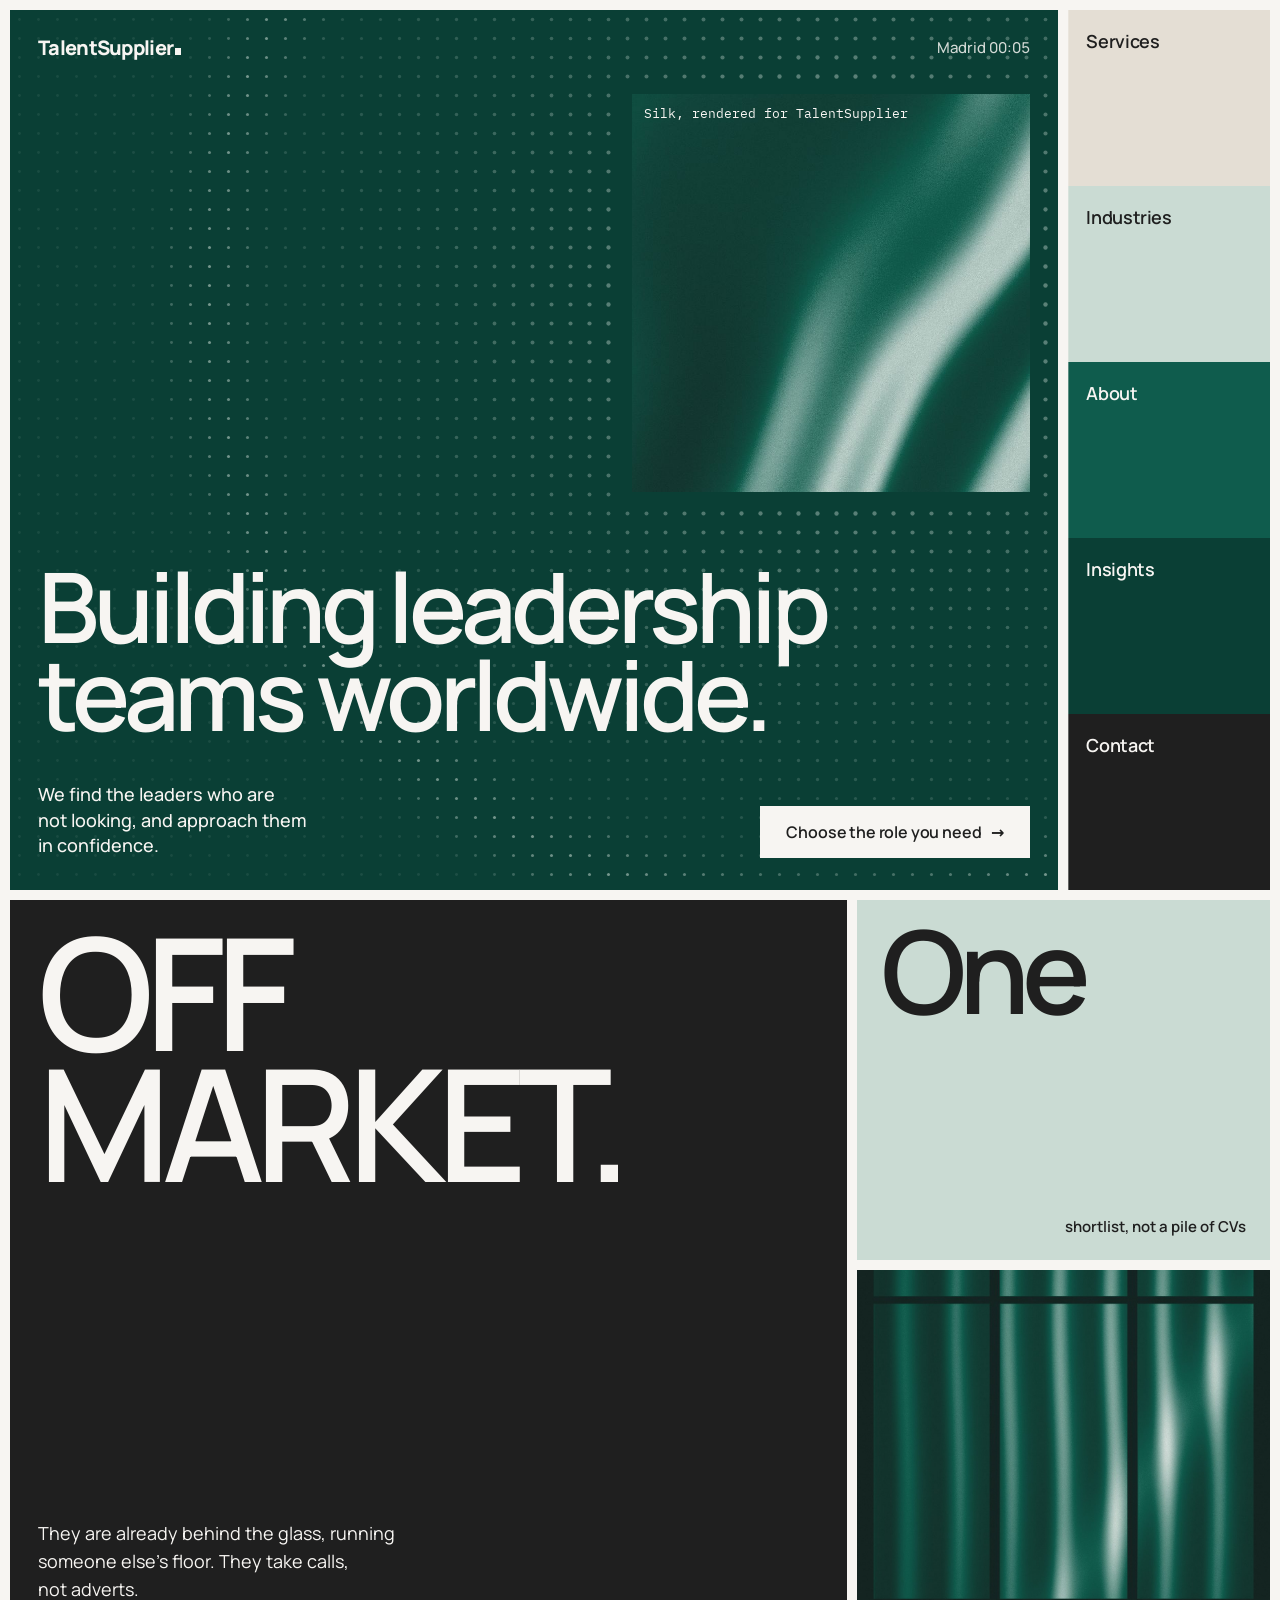
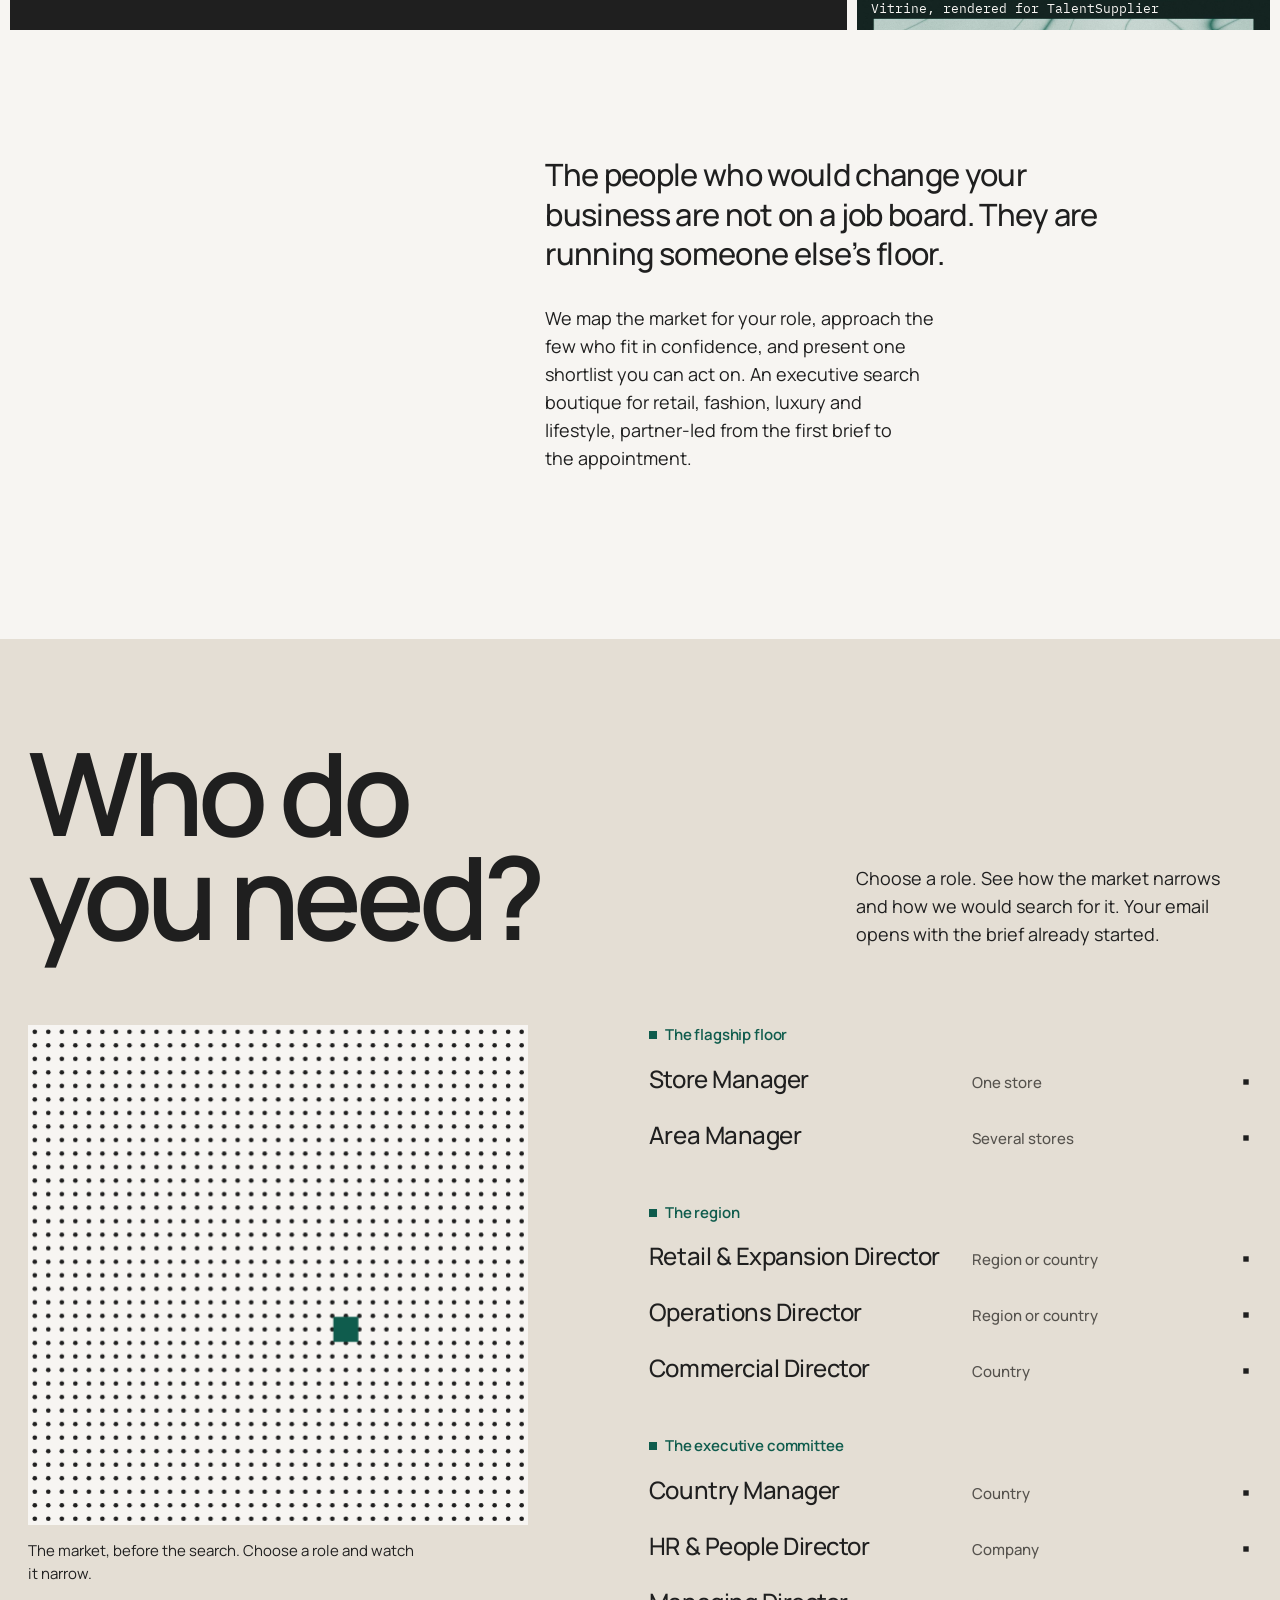
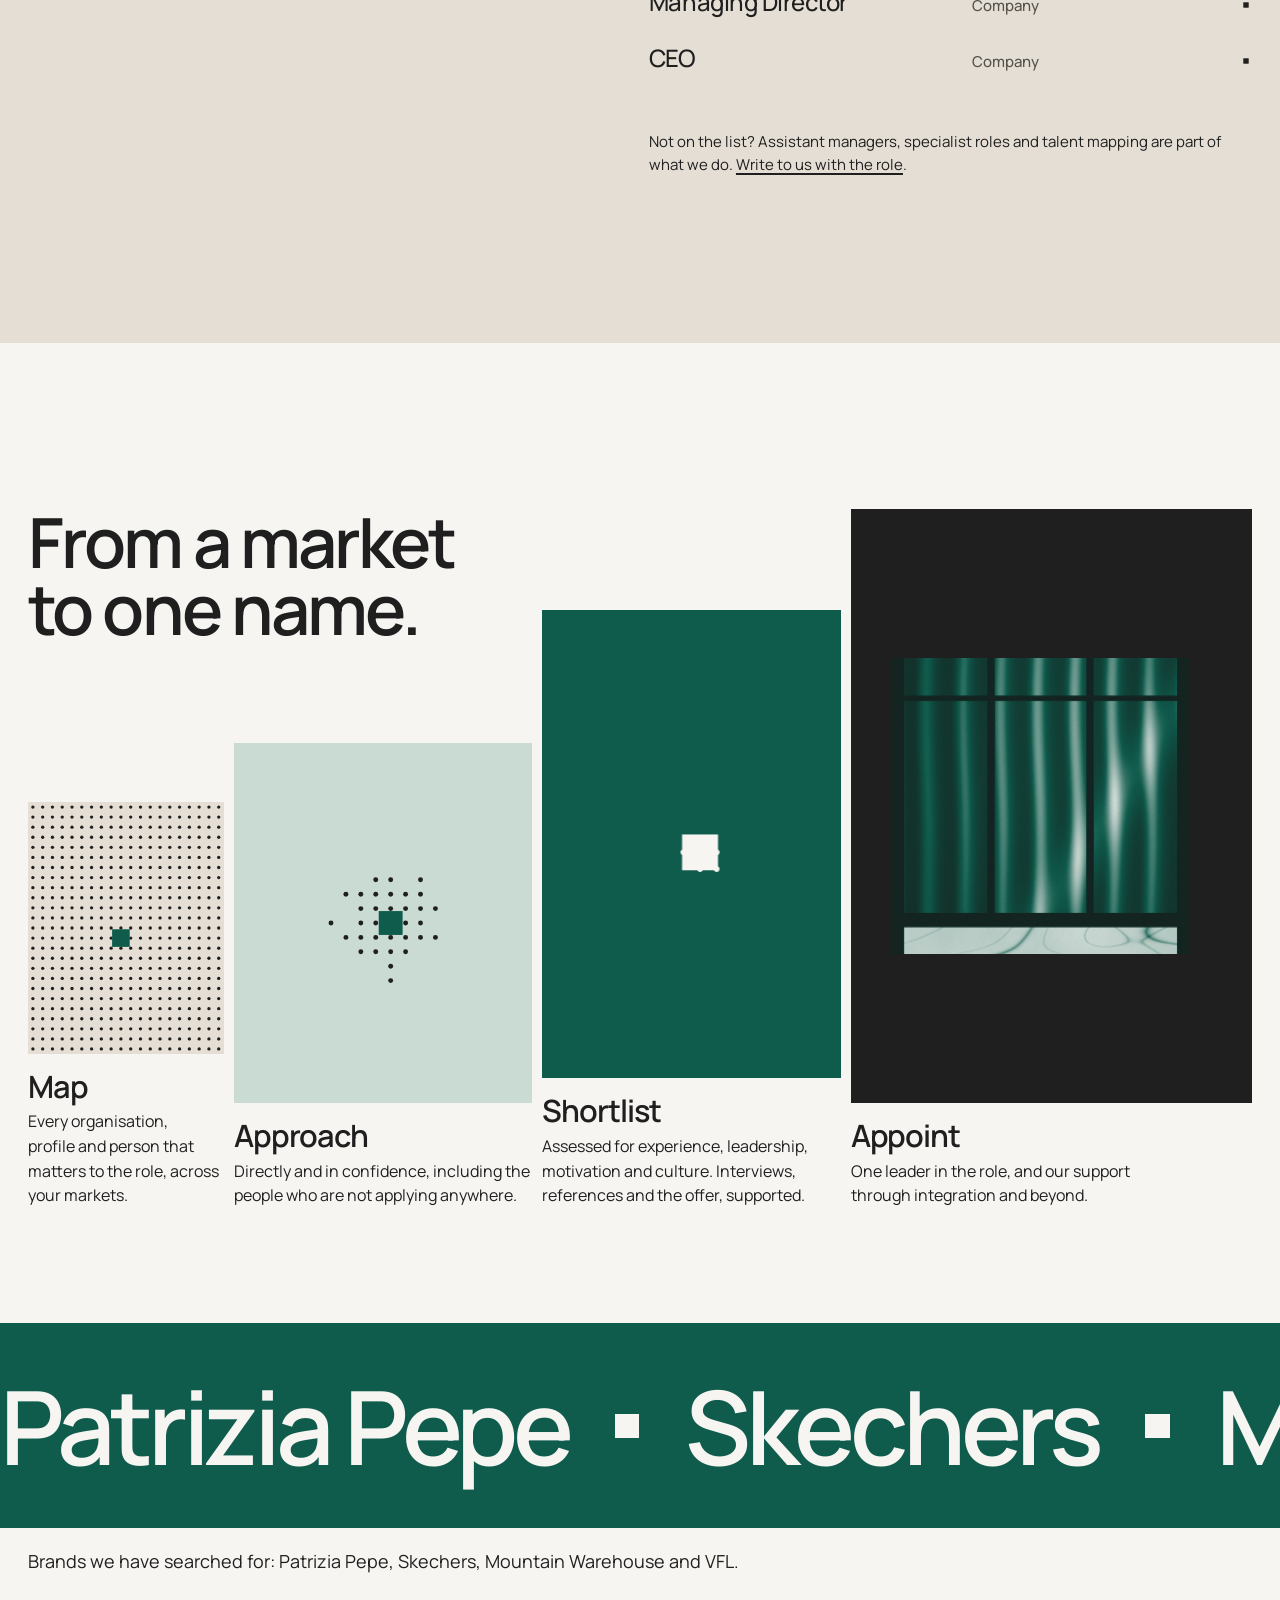
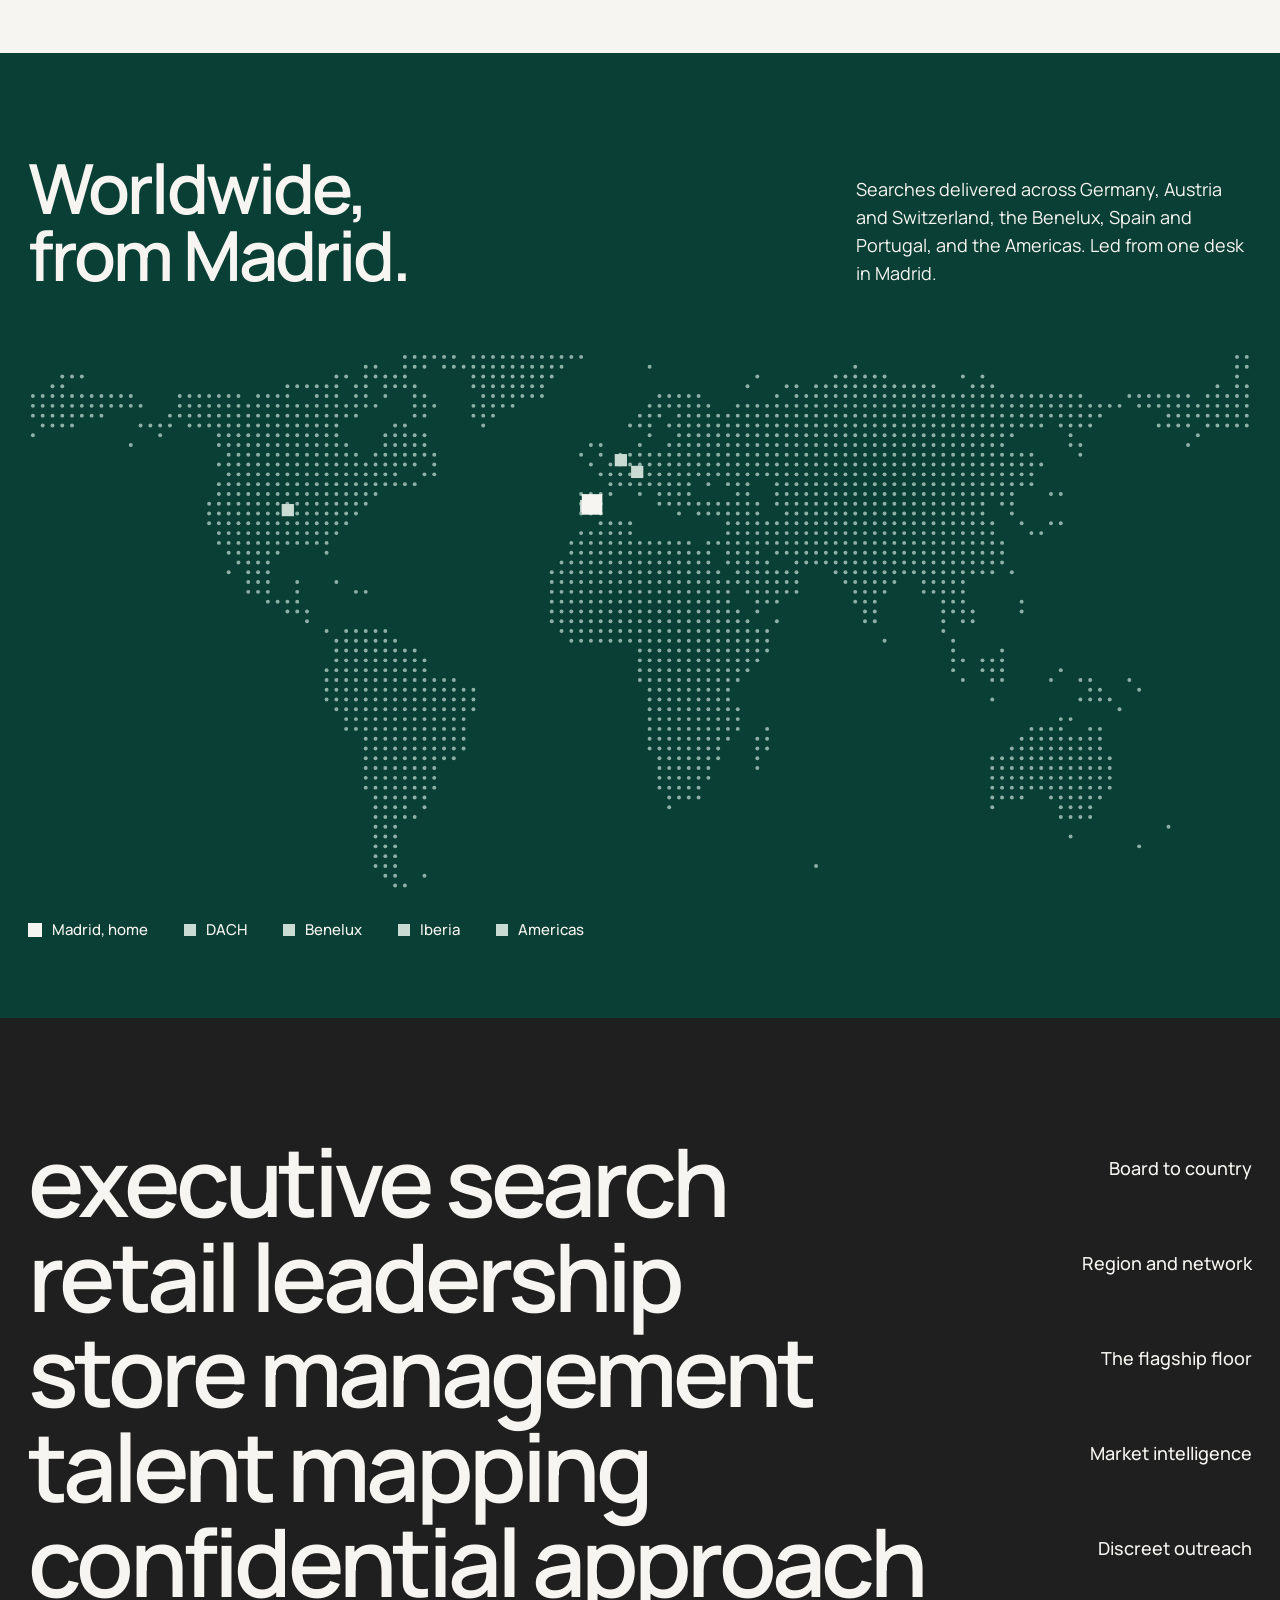
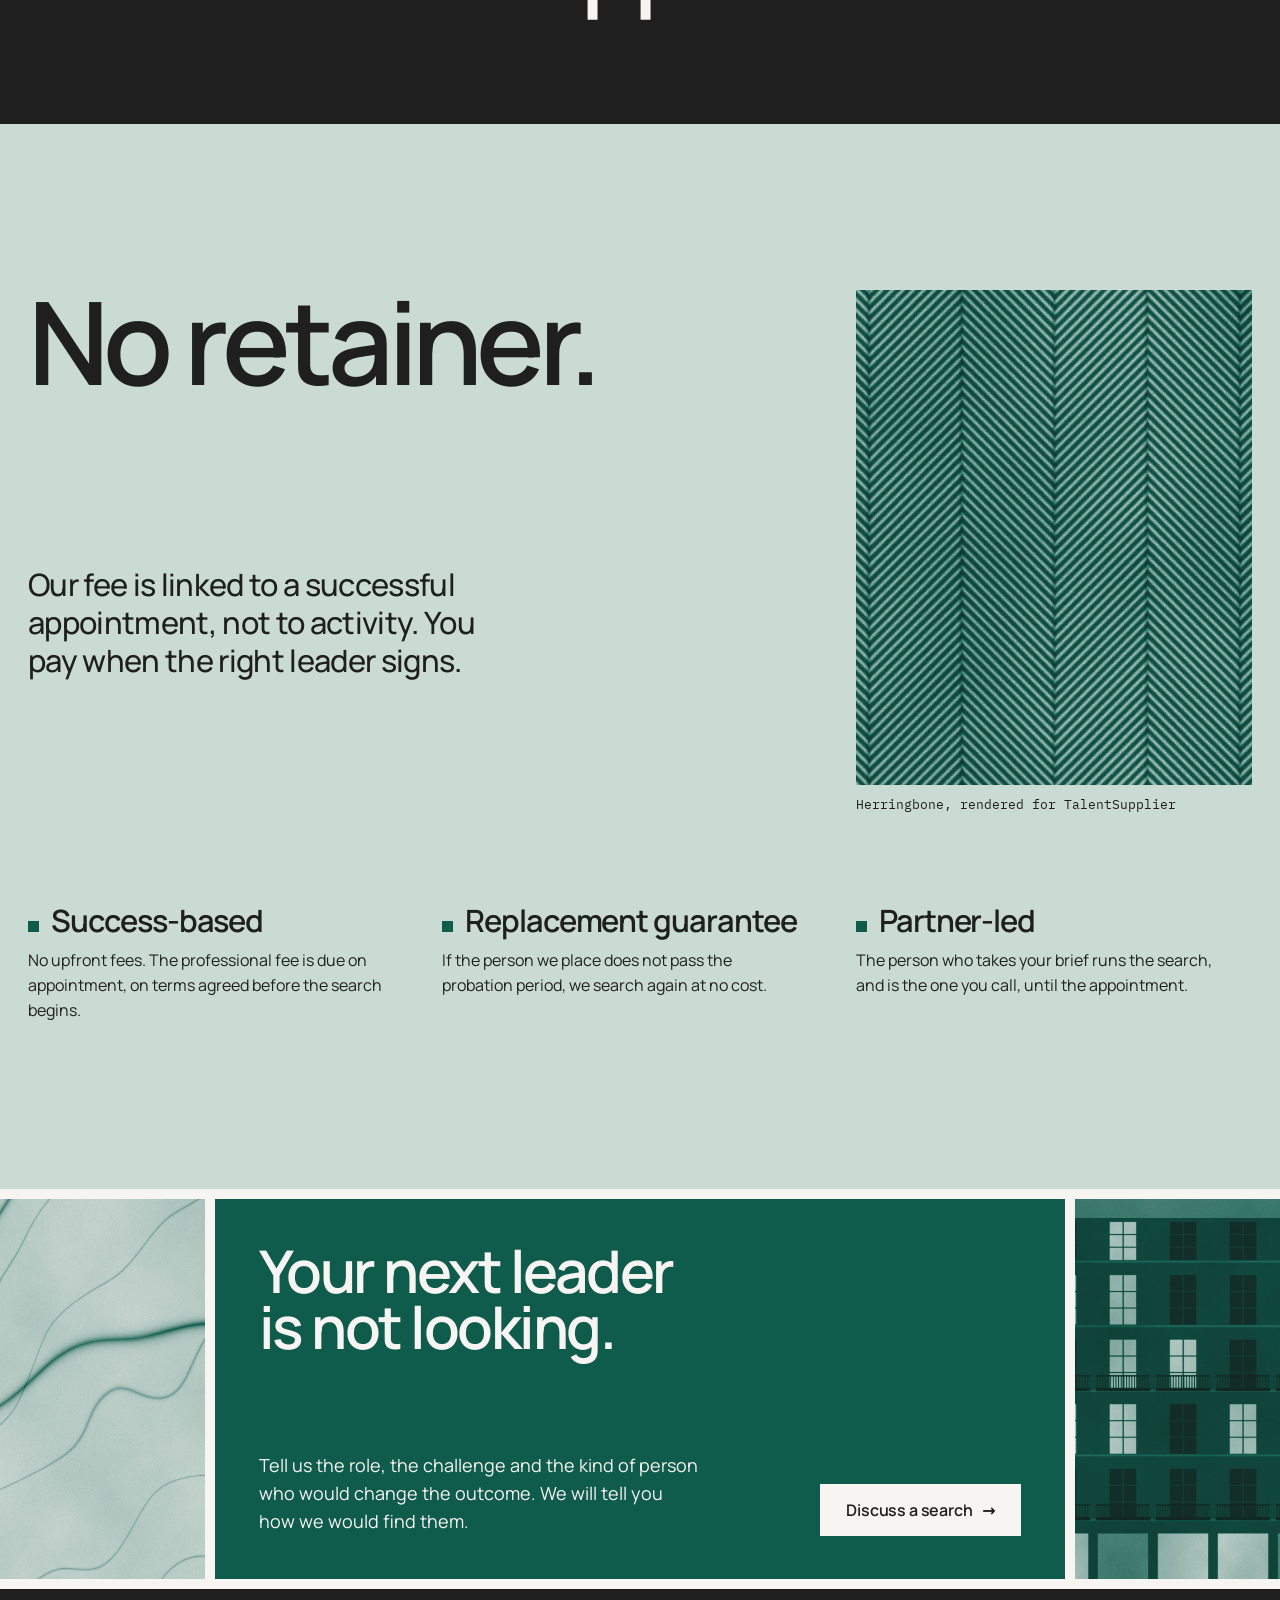
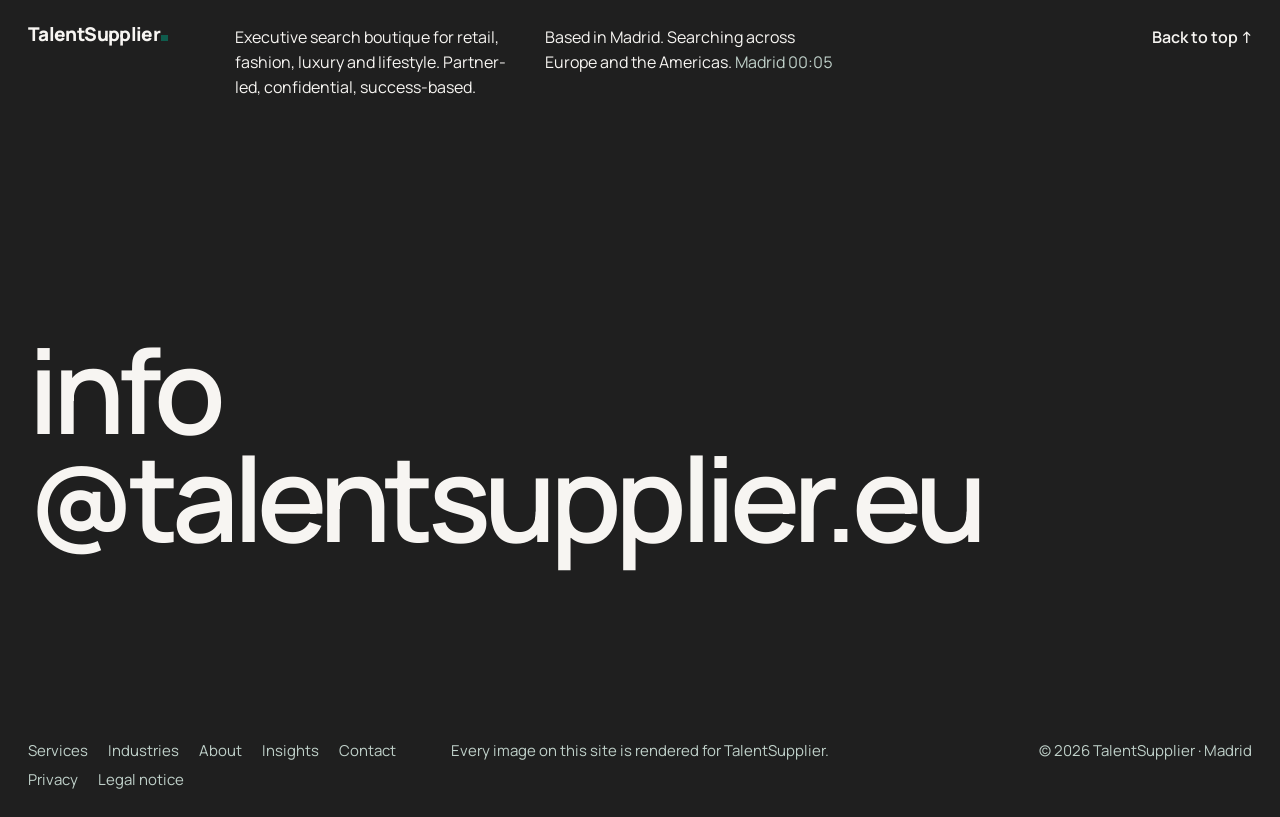
==== commit 47f1ef3d: "Hero: the market as a living field, one window that changes with every search; retire Arcade - Hero " ====
--- a/index.html
+++ b/index.html
@@ -20,23 +20,30 @@
 <link rel="preload" href="assets/fonts/manrope-latin-600-normal.woff2" as="font" type="font/woff2" crossorigin>
 <link rel="stylesheet" href="assets/site.css">
 <script>document.documentElement.classList.add('js')</script>
-<link rel="preload" href="assets/img/arcade-loop-poster.jpg" as="image">
+<link rel="preload" href="assets/img/silk-loop-poster.jpg" as="image">
 <script src="assets/map-data.js" defer></script>
 <style>
 /* ---------- hero: the view, and a column of chapters beside it ---------- */
 .hero{height:100svh;min-height:620px;display:grid;grid-template-columns:repeat(12,minmax(0,1fr));gap:10px;padding:10px}
-.hero .panel{grid-column:1/11;position:relative;overflow:hidden;background:var(--green);color:var(--on-dark);display:flex;flex-direction:column;justify-content:space-between;padding:26px 28px 32px}
-.hero .panel>video{position:absolute;inset:0;width:100%;height:100%;object-fit:cover;transform:scale(1.04);animation:drift 24s var(--ease-io) infinite alternate}
-@keyframes drift{to{transform:scale(1.12) translateY(-1.5%)}}
-.hero .panel::before{content:"";position:absolute;inset:0;background:rgba(8,26,22,.3);z-index:1;pointer-events:none}
-.hero .panel>*:not(video){position:relative;z-index:2}
+.hero .panel{grid-column:1/11;position:relative;overflow:hidden;background:var(--deep);color:var(--on-dark);display:flex;flex-direction:column;padding:26px 28px 32px}
+.hero .hfield{position:absolute;inset:0;width:100%;height:100%}
+.hero .panel>*:not(.hfield){position:relative;z-index:2}
 .hero .top{display:flex;justify-content:space-between;align-items:center}
 .hero .wm{font-size:20px}
 .hero .wm i{background:var(--paper)}
 .hero .clock{font-size:15px;font-weight:500;opacity:.85}
-.hero h1{font-size:clamp(44px,7.6vw,140px);letter-spacing:-.052em;line-height:.9;margin-top:-6vh}
+.hero .win{position:absolute!important;right:28px;top:84px;width:min(38%,52vh);aspect-ratio:1;margin:0;z-index:2}
+.hero .win .pane{position:absolute;inset:0;overflow:hidden;background:var(--green);transform-origin:50% 50%}
+.hero .win video,.hero .win img{position:absolute;inset:0;width:100%;height:100%;object-fit:cover;opacity:0;transform:scale(1.12);transition:opacity 1.2s var(--ease-io),transform 5.2s linear}
+.hero .win .on{opacity:1;transform:scale(1.02)}
+.hero .win figcaption{position:absolute;left:12px;top:10px;color:var(--paper);white-space:nowrap;z-index:2}
+.js .hero .win .pane{transform:scale(.025);transition:transform 1.5s var(--ease-io)}
+.js .hero .win figcaption{opacity:0;transition:opacity .8s .9s}
+.js .hero.open .win .pane{transform:none}
+.js .hero.open .win figcaption{opacity:1}
+.hero h1{font-size:clamp(44px,7.6vw,140px);letter-spacing:-.052em;line-height:.9;margin-top:auto}
 .hero h1 .ln{display:block;white-space:nowrap}
-.hero .pfoot{display:flex;justify-content:space-between;align-items:end;gap:32px}
+.hero .pfoot{display:flex;justify-content:space-between;align-items:end;gap:32px;margin-top:clamp(28px,5vh,56px)}
 .hero .pfoot p{max-width:30ch;font-size:18px;line-height:1.4;font-weight:500}
 .swatch{grid-column:11/13;display:grid;grid-template-rows:repeat(5,1fr);gap:0}
 .swatch a{display:flex;flex-direction:column;justify-content:space-between;padding:18px 18px 16px;text-decoration:none;position:relative;overflow:hidden}
@@ -53,8 +60,10 @@
 @keyframes drop{from{clip-path:inset(0 0 100% 0)}to{clip-path:inset(0)}}
 @media (max-width:900px){
   .hero{height:auto;min-height:0;display:block;padding:8px}
-  .hero .panel{height:68svh;min-height:440px;padding:18px 18px 22px}
-  .hero h1{font-size:clamp(34px,10.6vw,72px);margin-top:0}
+  .hero .panel{height:72svh;min-height:500px;padding:18px 18px 22px}
+  .hero .win{right:18px;top:64px;width:46%}
+  .hero .win .rf{display:none}
+  .hero h1{font-size:clamp(34px,10.6vw,72px)}
   .hero .pfoot{display:block}.hero .pfoot p{font-size:17px;margin-bottom:18px}
   .hero .pfoot .btn{width:100%}
   .swatch{display:block}
@@ -209,11 +218,19 @@
 <main id="main">
 <section class="hero" id="hero" data-c="paper" aria-label="Introduction">
   <div class="panel">
-    <video autoplay muted loop playsinline preload="auto" poster="assets/img/arcade-loop-poster.jpg" width="1280" height="800" aria-label="Moving slowly through a glass-roofed shopping arcade, shop windows lit on both sides"><source src="assets/video/arcade-loop.mp4" type="video/mp4"></video>
+    <canvas class="hfield" id="heroField" aria-hidden="true"></canvas>
     <div class="top">
       <a class="wm" href="index.html" aria-label="TalentSupplier, home">TalentSupplier<i aria-hidden="true"></i></a>
       <span class="clock tab" data-clock aria-hidden="true">Madrid</span>
     </div>
+    <figure class="win" id="heroWin"><div class="pane">
+      <video class="on" data-name="Silk" autoplay muted loop playsinline preload="auto" poster="assets/img/silk-loop-poster.jpg" width="1280" height="800" aria-label="Green silk moving slowly in the light, seen through a square window"><source src="assets/video/silk-loop.mp4" type="video/mp4"></video>
+      <img data-name="Vitrine" src="assets/img/vitrine.jpg" width="1200" height="1440" alt="" loading="lazy">
+      <img data-name="Curtain" src="assets/img/curtain.jpg" width="1200" height="1440" alt="" loading="lazy">
+      <img data-name="Marble" src="assets/img/marble.jpg" width="1800" height="1200" alt="" loading="lazy">
+      <img data-name="Herringbone" src="assets/img/herringbone.jpg" width="1800" height="1200" alt="" loading="lazy">
+      <figcaption class="cap"><span id="winName">Silk</span><span class="rf">, rendered for TalentSupplier</span></figcaption>
+    </div></figure>
     <h1><span class="ln">Building leadership</span><span class="ln">teams worldwide.</span></h1>
     <div class="pfoot">
       <p>We find the leaders who are not looking, and approach them in confidence.</p>
@@ -302,7 +319,7 @@
       <h3>Shortlist</h3><p>Assessed for experience, leadership, motivation and culture. Interviews, references and the offer, supported.</p>
     </div>
     <div class="st rv" style="--i:3">
-      <div class="tile c-ink"><canvas class="fld" data-n="520" data-keep="1" data-win=".74" data-at=".5,.5" data-dot="#F7F5F2" data-one="#0F5C4D" data-img="assets/img/arcade.jpg" data-seed="6" data-dur="2400" aria-hidden="true"></canvas></div>
+      <div class="tile c-ink"><canvas class="fld" data-n="520" data-keep="1" data-win=".74" data-at=".5,.5" data-dot="#F7F5F2" data-one="#0F5C4D" data-img="assets/img/vitrine.jpg" data-seed="6" data-dur="2400" aria-hidden="true"></canvas></div>
       <h3>Appoint</h3><p>One leader in the role, and our support through integration and beyond.</p>
     </div>
   </div>
@@ -347,7 +364,7 @@
 </section>
 
 <section class="act-row" data-c="paper" aria-labelledby="closeTitle">
-  <div class="fl ph"><video autoplay muted loop playsinline preload="none" poster="assets/img/silk-loop-poster.jpg" width="1280" height="800" aria-hidden="true"><source src="assets/video/silk-loop.mp4" type="video/mp4"></video></div>
+  <div class="fl ph"><img src="assets/img/marble.jpg" width="1800" height="1200" alt="" loading="lazy"></div>
   <div class="mid c-green">
     <h2 id="closeTitle" class="rv">Your next leader is not looking.</h2>
     <div class="row">
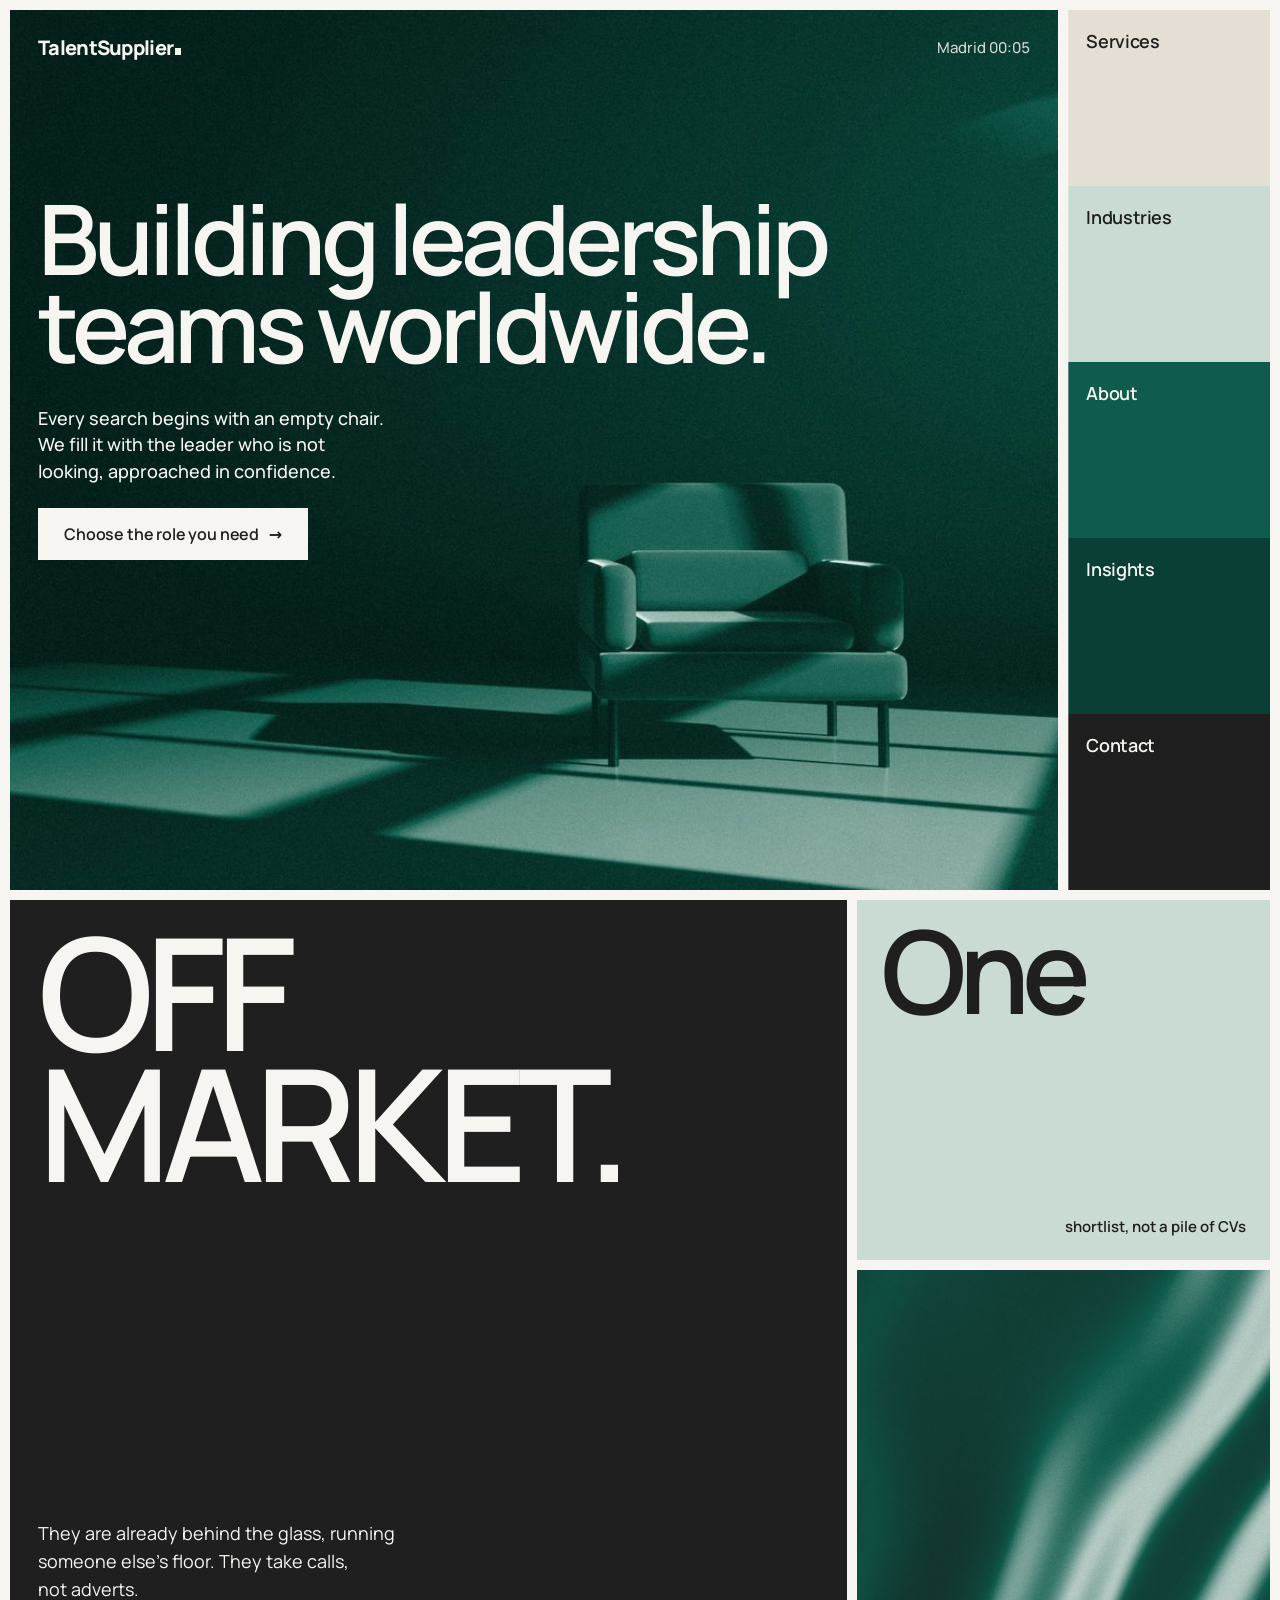
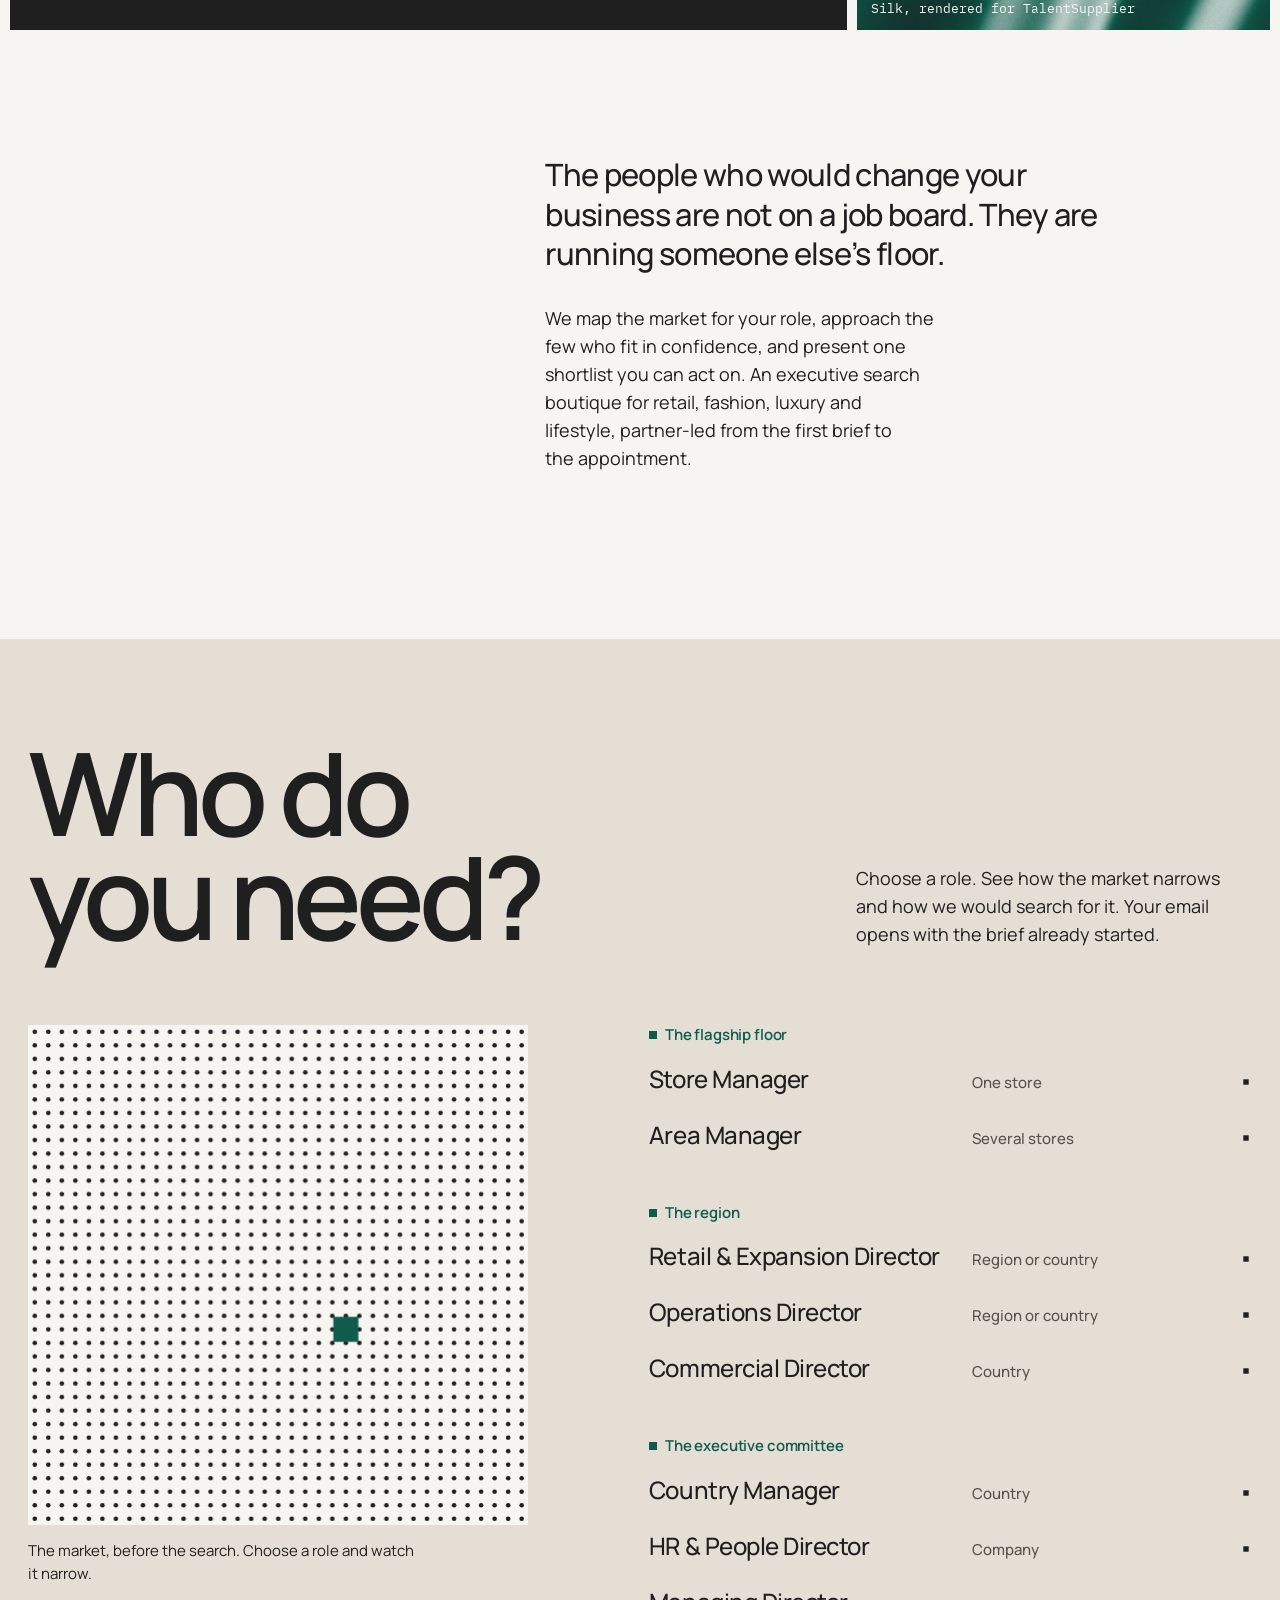
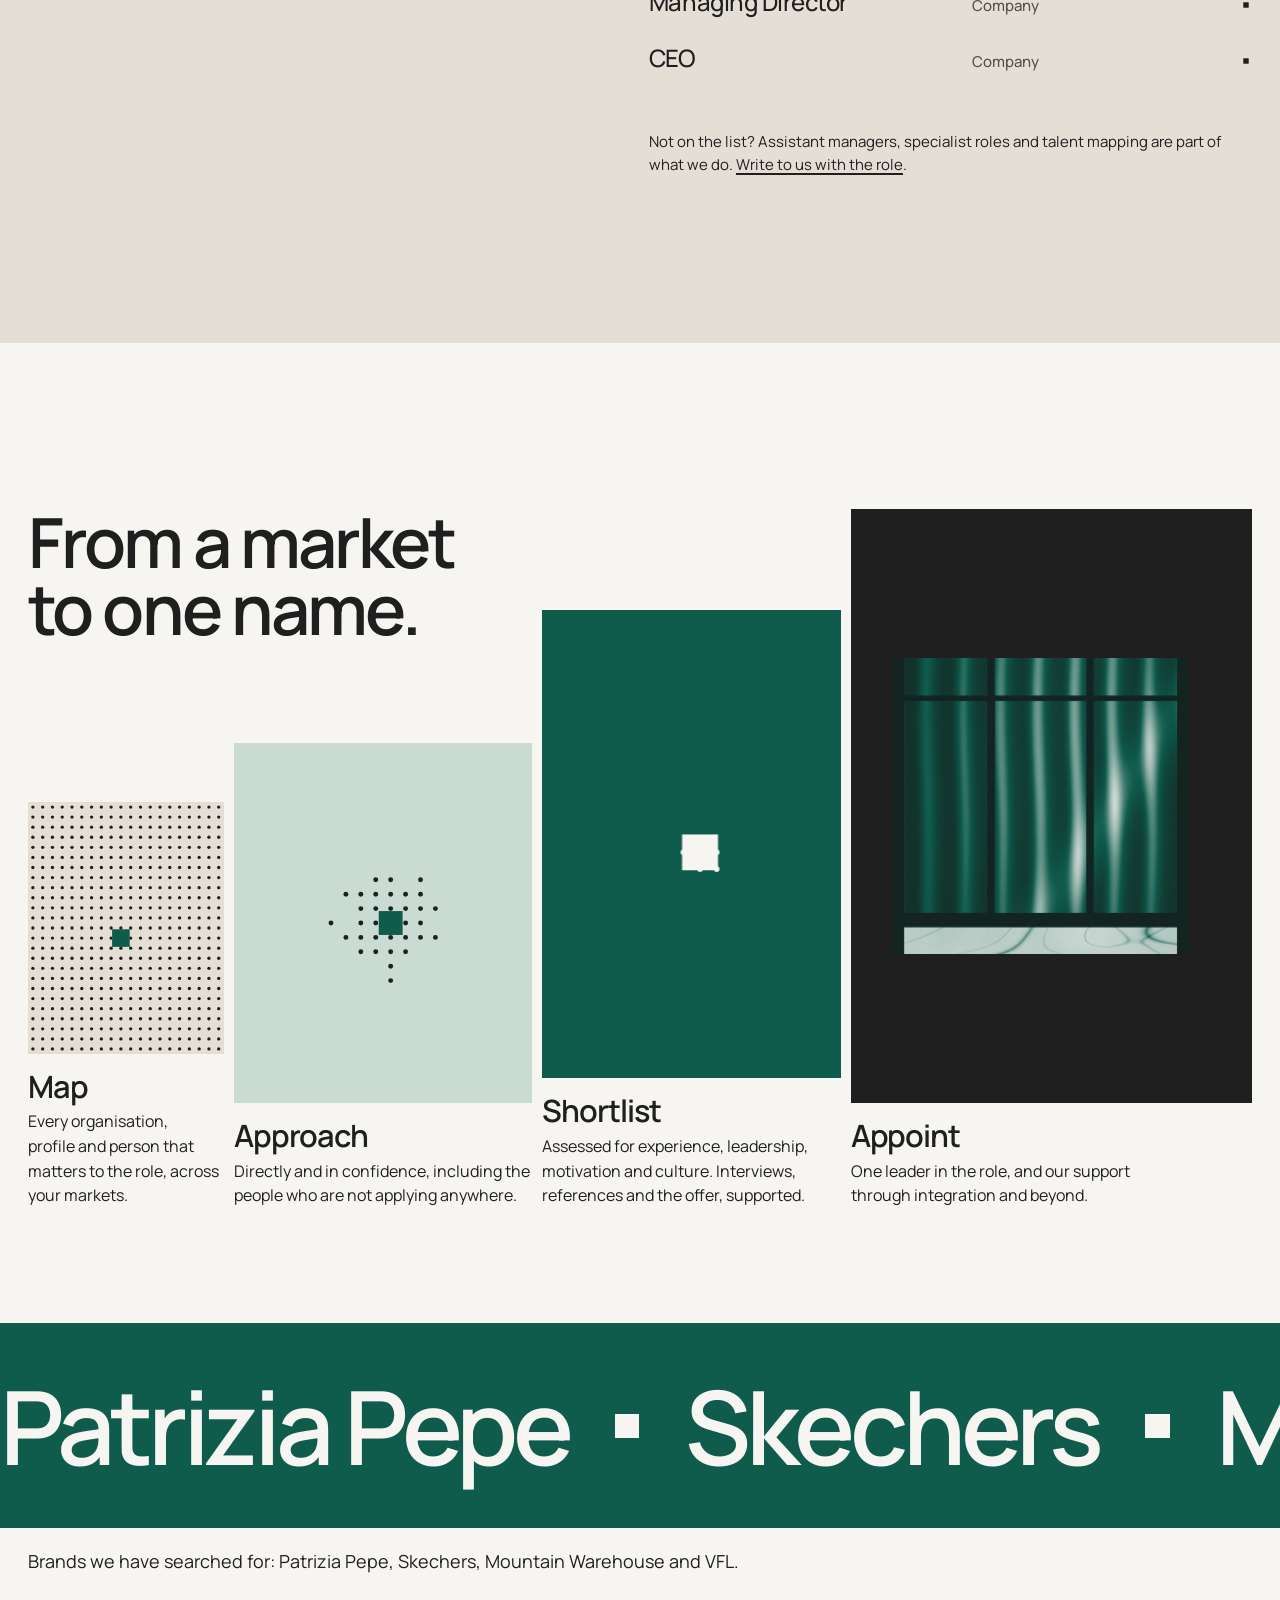
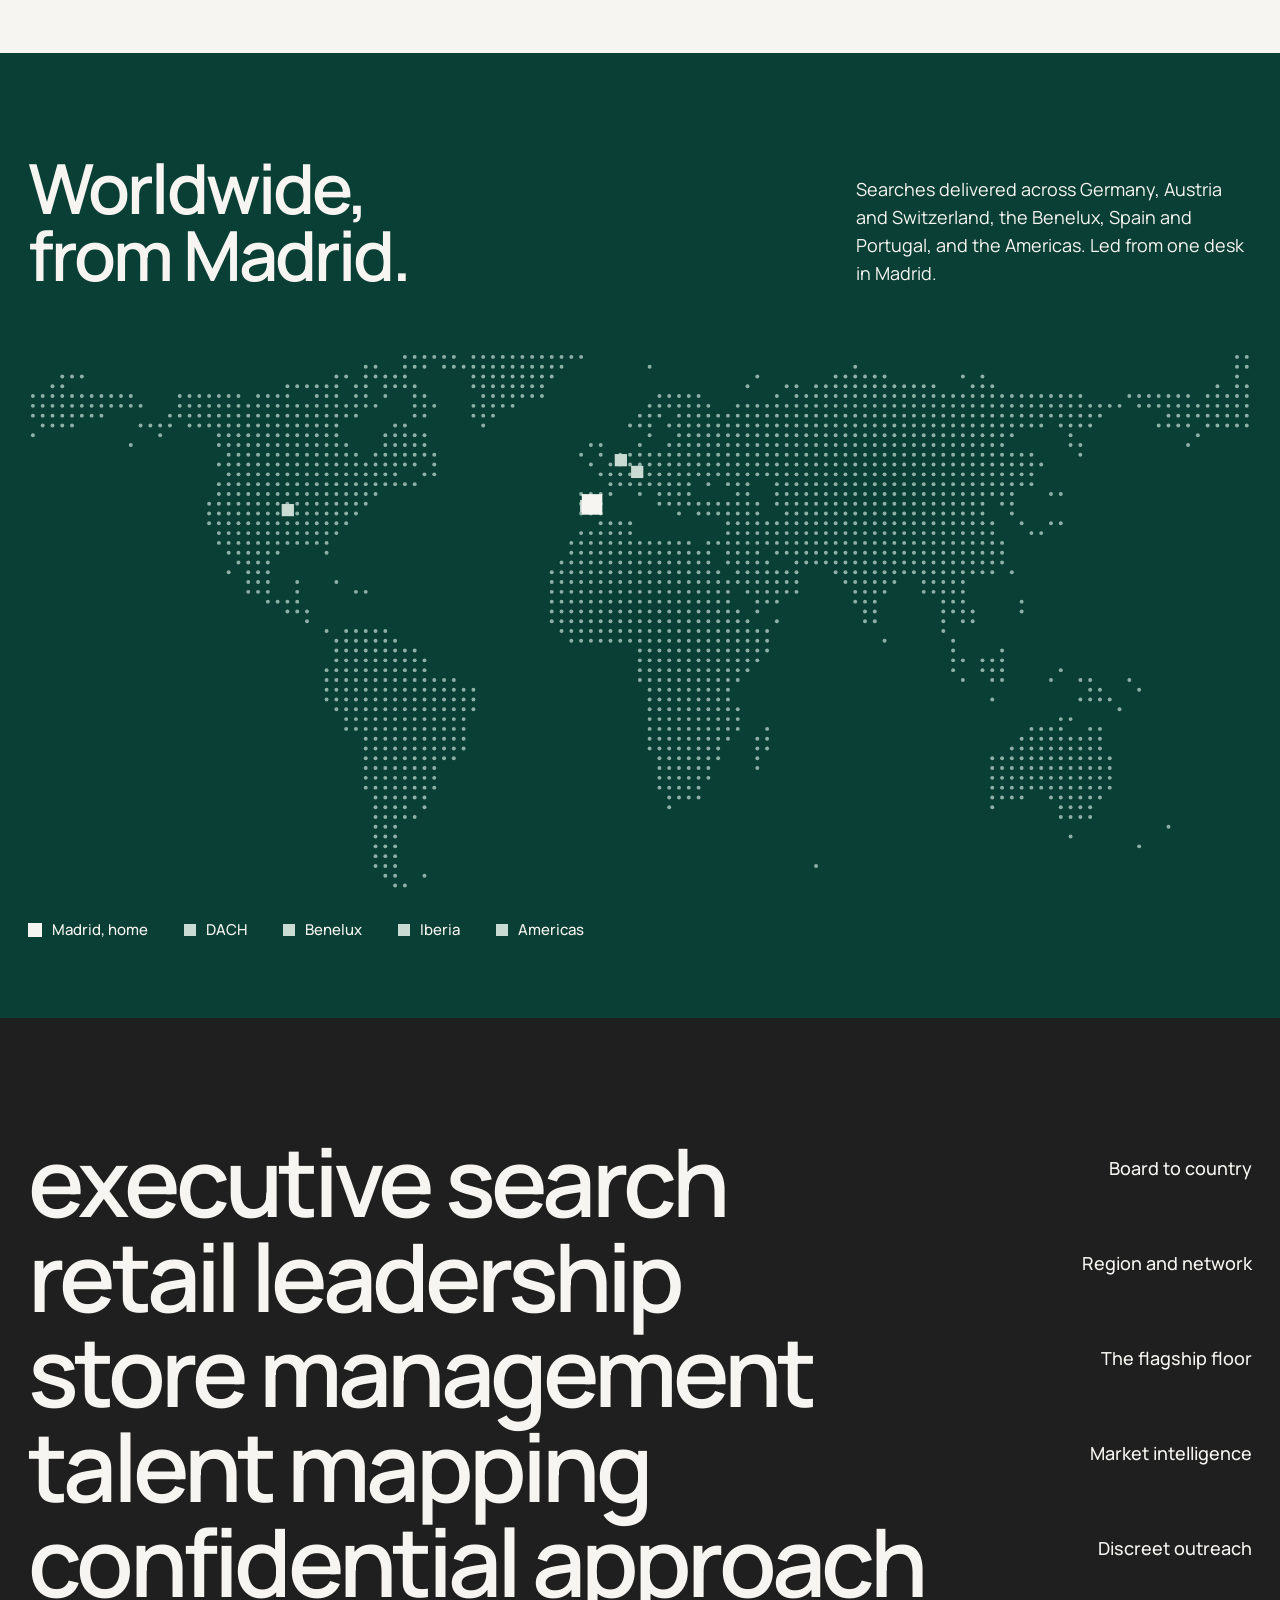
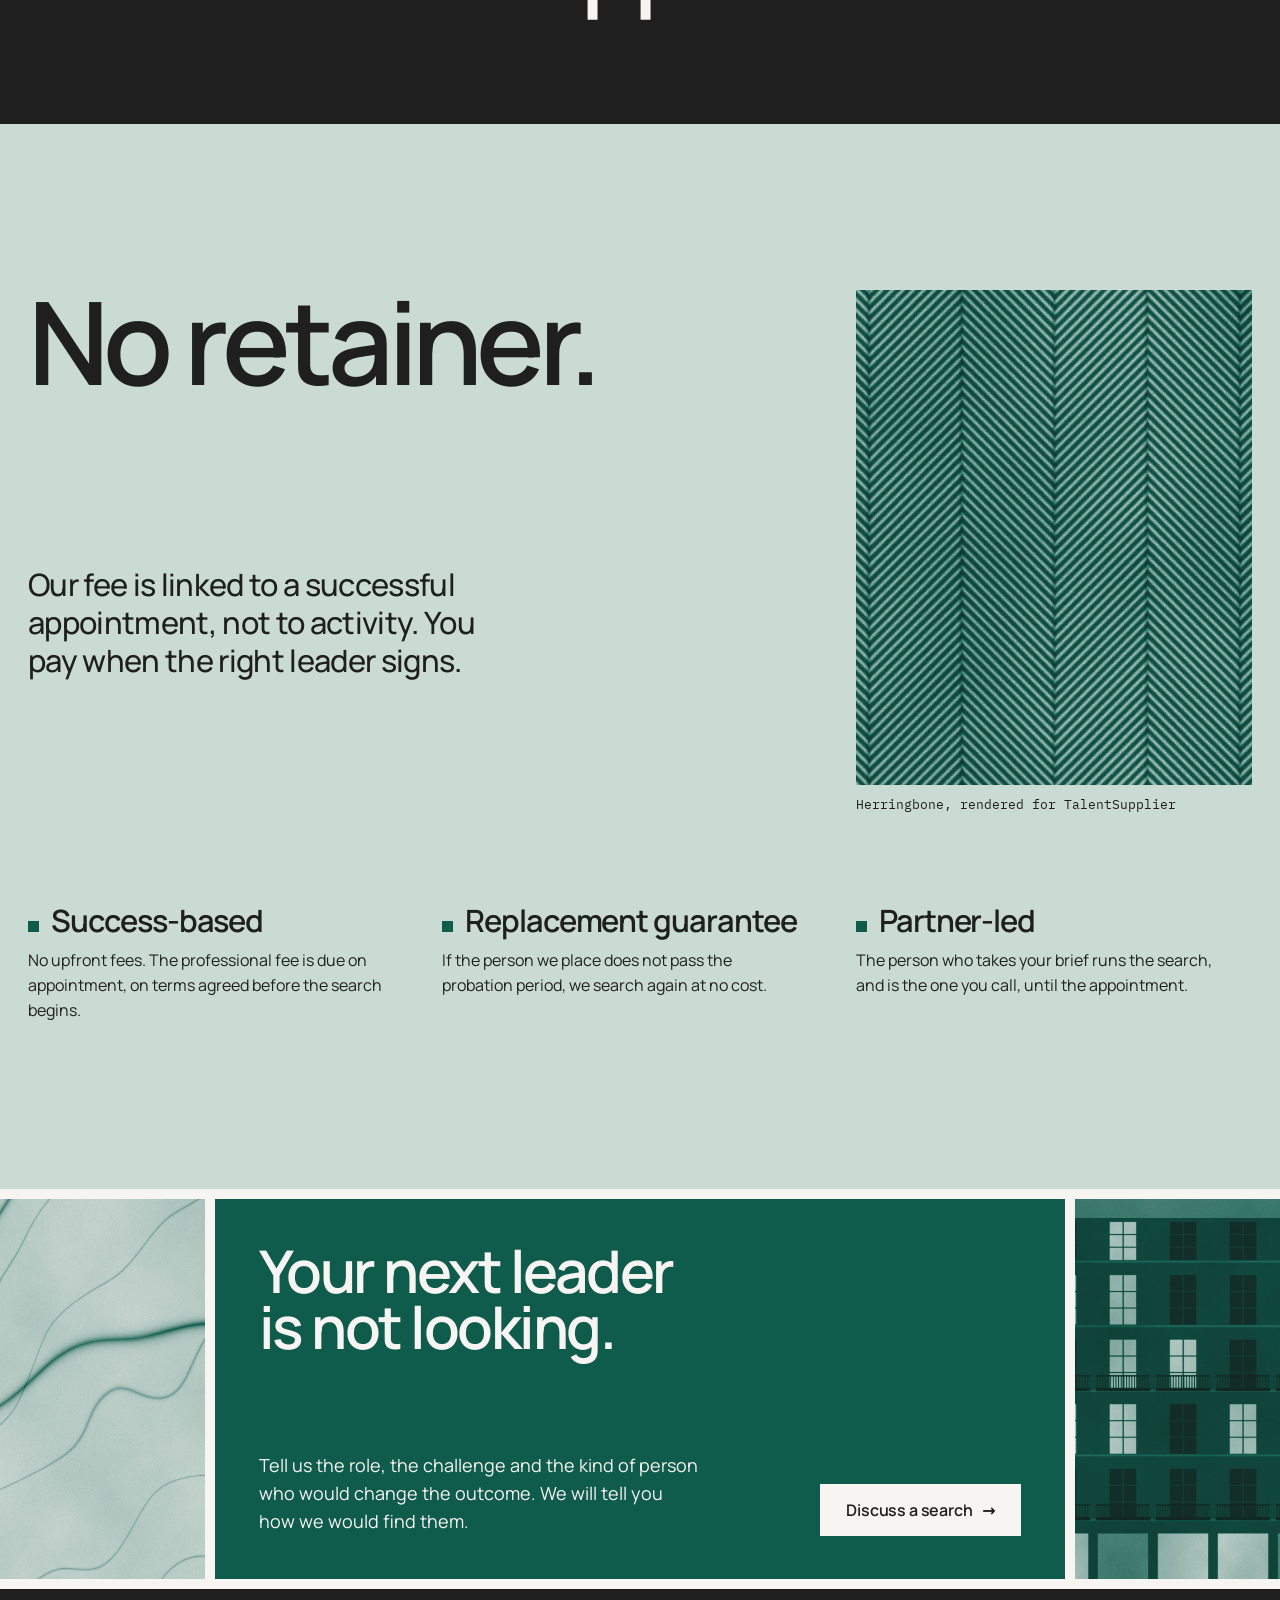
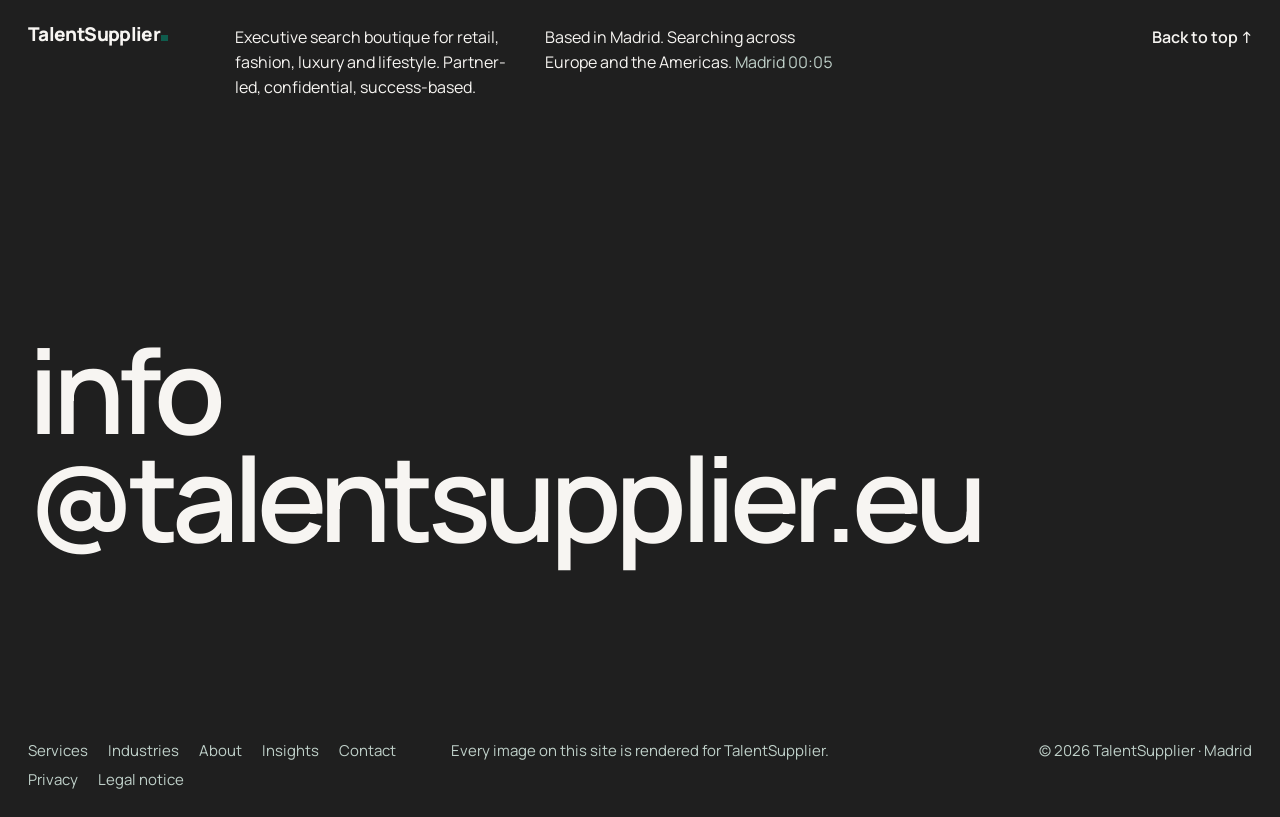
==== commit 24328133: "Hero: «The Seat» — an original render of an empty chair lit through a window Every search begins wit" ====
--- a/index.html
+++ b/index.html
@@ -20,31 +20,26 @@
 <link rel="preload" href="assets/fonts/manrope-latin-600-normal.woff2" as="font" type="font/woff2" crossorigin>
 <link rel="stylesheet" href="assets/site.css">
 <script>document.documentElement.classList.add('js')</script>
-<link rel="preload" href="assets/img/silk-loop-poster.jpg" as="image">
+<link rel="preload" href="assets/img/seat-2200.jpg" as="image" imagesrcset="assets/img/seat-1200.jpg 1200w, assets/img/seat-2200.jpg 2200w" imagesizes="(max-width:900px) 100vw, 84vw">
 <script src="assets/map-data.js" defer></script>
 <style>
 /* ---------- hero: the view, and a column of chapters beside it ---------- */
 .hero{height:100svh;min-height:620px;display:grid;grid-template-columns:repeat(12,minmax(0,1fr));gap:10px;padding:10px}
-.hero .panel{grid-column:1/11;position:relative;overflow:hidden;background:var(--deep);color:var(--on-dark);display:flex;flex-direction:column;padding:26px 28px 32px}
-.hero .hfield{position:absolute;inset:0;width:100%;height:100%}
-.hero .panel>*:not(.hfield){position:relative;z-index:2}
+.hero .panel{grid-column:1/11;position:relative;overflow:hidden;background:var(--deep);color:var(--on-dark);display:flex;flex-direction:column;padding:26px 28px 28px}
+.hero .seat{position:absolute;inset:0;margin:0}
+.hero .seat img{width:100%;height:100%;object-fit:cover;object-position:80% 100%;transform-origin:78% 82%;animation:breathe 24s var(--ease-io) infinite alternate}
+@keyframes breathe{from{transform:scale(1.01)}to{transform:scale(1.06)}}
+.hero .seat figcaption{position:absolute;right:28px;bottom:24px;color:var(--on-dark-soft);z-index:2}
+.hero .panel>*:not(.seat){position:relative;z-index:2}
 .hero .top{display:flex;justify-content:space-between;align-items:center}
 .hero .wm{font-size:20px}
 .hero .wm i{background:var(--paper)}
 .hero .clock{font-size:15px;font-weight:500;opacity:.85}
-.hero .win{position:absolute!important;right:28px;top:84px;width:min(38%,52vh);aspect-ratio:1;margin:0;z-index:2}
-.hero .win .pane{position:absolute;inset:0;overflow:hidden;background:var(--green);transform-origin:50% 50%}
-.hero .win video,.hero .win img{position:absolute;inset:0;width:100%;height:100%;object-fit:cover;opacity:0;transform:scale(1.12);transition:opacity 1.2s var(--ease-io),transform 5.2s linear}
-.hero .win .on{opacity:1;transform:scale(1.02)}
-.hero .win figcaption{position:absolute;left:12px;top:10px;color:var(--paper);white-space:nowrap;z-index:2}
-.js .hero .win .pane{transform:scale(.025);transition:transform 1.5s var(--ease-io)}
-.js .hero .win figcaption{opacity:0;transition:opacity .8s .9s}
-.js .hero.open .win .pane{transform:none}
-.js .hero.open .win figcaption{opacity:1}
-.hero h1{font-size:clamp(44px,7.6vw,140px);letter-spacing:-.052em;line-height:.9;margin-top:auto}
+.hero .clock-m{display:none}
+.hero h1{font-size:clamp(44px,7.6vw,140px);letter-spacing:-.052em;line-height:.9;margin-top:clamp(64px,15vh,170px)}
 .hero h1 .ln{display:block;white-space:nowrap}
-.hero .pfoot{display:flex;justify-content:space-between;align-items:end;gap:32px;margin-top:clamp(28px,5vh,56px)}
-.hero .pfoot p{max-width:30ch;font-size:18px;line-height:1.4;font-weight:500}
+.hero .pfoot{display:flex;flex-direction:column;align-items:flex-start;gap:24px;margin-top:clamp(24px,4vh,40px)}
+.hero .pfoot p{max-width:32ch;font-size:18px;line-height:1.45;font-weight:500}
 .swatch{grid-column:11/13;display:grid;grid-template-rows:repeat(5,1fr);gap:0}
 .swatch a{display:flex;flex-direction:column;justify-content:space-between;padding:18px 18px 16px;text-decoration:none;position:relative;overflow:hidden}
 .swatch a b{font-size:18px;font-weight:600;letter-spacing:-.02em;display:flex;justify-content:space-between;align-items:center}
@@ -60,10 +55,11 @@
 @keyframes drop{from{clip-path:inset(0 0 100% 0)}to{clip-path:inset(0)}}
 @media (max-width:900px){
   .hero{height:auto;min-height:0;display:block;padding:8px}
-  .hero .panel{height:72svh;min-height:500px;padding:18px 18px 22px}
-  .hero .win{right:18px;top:64px;width:46%}
-  .hero .win .rf{display:none}
-  .hero h1{font-size:clamp(34px,10.6vw,72px)}
+  .hero .panel{height:80svh;min-height:560px;padding:18px 18px 22px}
+  .hero .seat img{object-position:82% 100%}
+  .hero .top .clock{display:none}
+  .hero .clock-m{display:block;margin-top:auto}
+  .hero h1{font-size:clamp(34px,10.6vw,72px);margin-top:36px}
   .hero .pfoot{display:block}.hero .pfoot p{font-size:17px;margin-bottom:18px}
   .hero .pfoot .btn{width:100%}
   .swatch{display:block}
@@ -82,7 +78,7 @@
 .tiles .b strong{font-size:clamp(64px,9vw,172px);font-weight:600;letter-spacing:-.06em;line-height:.84}
 .tiles .b span{font-size:15px;font-weight:600;align-self:flex-end}
 .tiles .c{grid-column:9/13;grid-row:2}
-.tiles .c img{width:100%;height:100%;object-fit:cover}
+.tiles .c img,.tiles .c video{width:100%;height:100%;object-fit:cover}
 .tiles .c .cap{position:absolute;left:14px;bottom:12px;color:var(--on-dark)}
 .tiles-text{display:grid;grid-template-columns:repeat(12,minmax(0,1fr));column-gap:var(--gutter);padding-block:clamp(72px,9vw,140px) var(--gap)}
 .tiles-text p{grid-column:6/12;font-size:var(--t-statement);font-weight:500;letter-spacing:-.022em;line-height:1.28}
@@ -218,24 +214,17 @@
 <main id="main">
 <section class="hero" id="hero" data-c="paper" aria-label="Introduction">
   <div class="panel">
-    <canvas class="hfield" id="heroField" aria-hidden="true"></canvas>
+    <figure class="seat"><img src="assets/img/seat-2200.jpg" srcset="assets/img/seat-1200.jpg 1200w, assets/img/seat-2200.jpg 2200w" sizes="(max-width:900px) 100vw, 84vw" width="2200" height="1500" alt="An empty lounge chair in a quiet room, lit by sunlight falling through a window" fetchpriority="high"></figure>
     <div class="top">
       <a class="wm" href="index.html" aria-label="TalentSupplier, home">TalentSupplier<i aria-hidden="true"></i></a>
       <span class="clock tab" data-clock aria-hidden="true">Madrid</span>
     </div>
-    <figure class="win" id="heroWin"><div class="pane">
-      <video class="on" data-name="Silk" autoplay muted loop playsinline preload="auto" poster="assets/img/silk-loop-poster.jpg" width="1280" height="800" aria-label="Green silk moving slowly in the light, seen through a square window"><source src="assets/video/silk-loop.mp4" type="video/mp4"></video>
-      <img data-name="Vitrine" src="assets/img/vitrine.jpg" width="1200" height="1440" alt="" loading="lazy">
-      <img data-name="Curtain" src="assets/img/curtain.jpg" width="1200" height="1440" alt="" loading="lazy">
-      <img data-name="Marble" src="assets/img/marble.jpg" width="1800" height="1200" alt="" loading="lazy">
-      <img data-name="Herringbone" src="assets/img/herringbone.jpg" width="1800" height="1200" alt="" loading="lazy">
-      <figcaption class="cap"><span id="winName">Silk</span><span class="rf">, rendered for TalentSupplier</span></figcaption>
-    </div></figure>
     <h1><span class="ln">Building leadership</span><span class="ln">teams worldwide.</span></h1>
     <div class="pfoot">
-      <p>We find the leaders who are not looking, and approach them in confidence.</p>
+      <p>Every search begins with an empty chair. We fill it with the leader who is not looking, approached in confidence.</p>
       <a class="btn btn--paper" href="#who">Choose the role you need <span class="ar" aria-hidden="true">→</span></a>
     </div>
+    <span class="clock clock-m tab" data-clock aria-hidden="true">Madrid</span>
   </div>
   <nav class="swatch" aria-label="Main">
     <a class="c-stone" href="services.html"><b>Services</b><span>From the shop floor to the boardroom</span></a>
@@ -253,7 +242,7 @@
       <p class="rv" style="--i:1">They are already behind the glass, running someone else’s floor. They take calls, not adverts.</p>
     </div>
     <div class="b c-mint rv" style="--i:1"><strong>One</strong><span>shortlist, not a pile of CVs</span></div>
-    <figure class="c ph lift"><img src="assets/img/vitrine.jpg" width="1200" height="1440" alt="Green curtains lit behind the panes of a shop vitrine" loading="lazy"><figcaption class="cap">Vitrine, rendered for TalentSupplier</figcaption></figure>
+    <figure class="c ph lift"><video autoplay muted loop playsinline preload="metadata" poster="assets/img/silk-loop-poster.jpg" width="1280" height="800" aria-label="Green silk moving slowly in the light"><source src="assets/video/silk-loop.mp4" type="video/mp4"></video><figcaption class="cap">Silk, rendered for TalentSupplier</figcaption></figure>
   </div>
   <div class="tiles-text wrap">
     <p class="k rv"><i aria-hidden="true"></i>Why off-market</p>
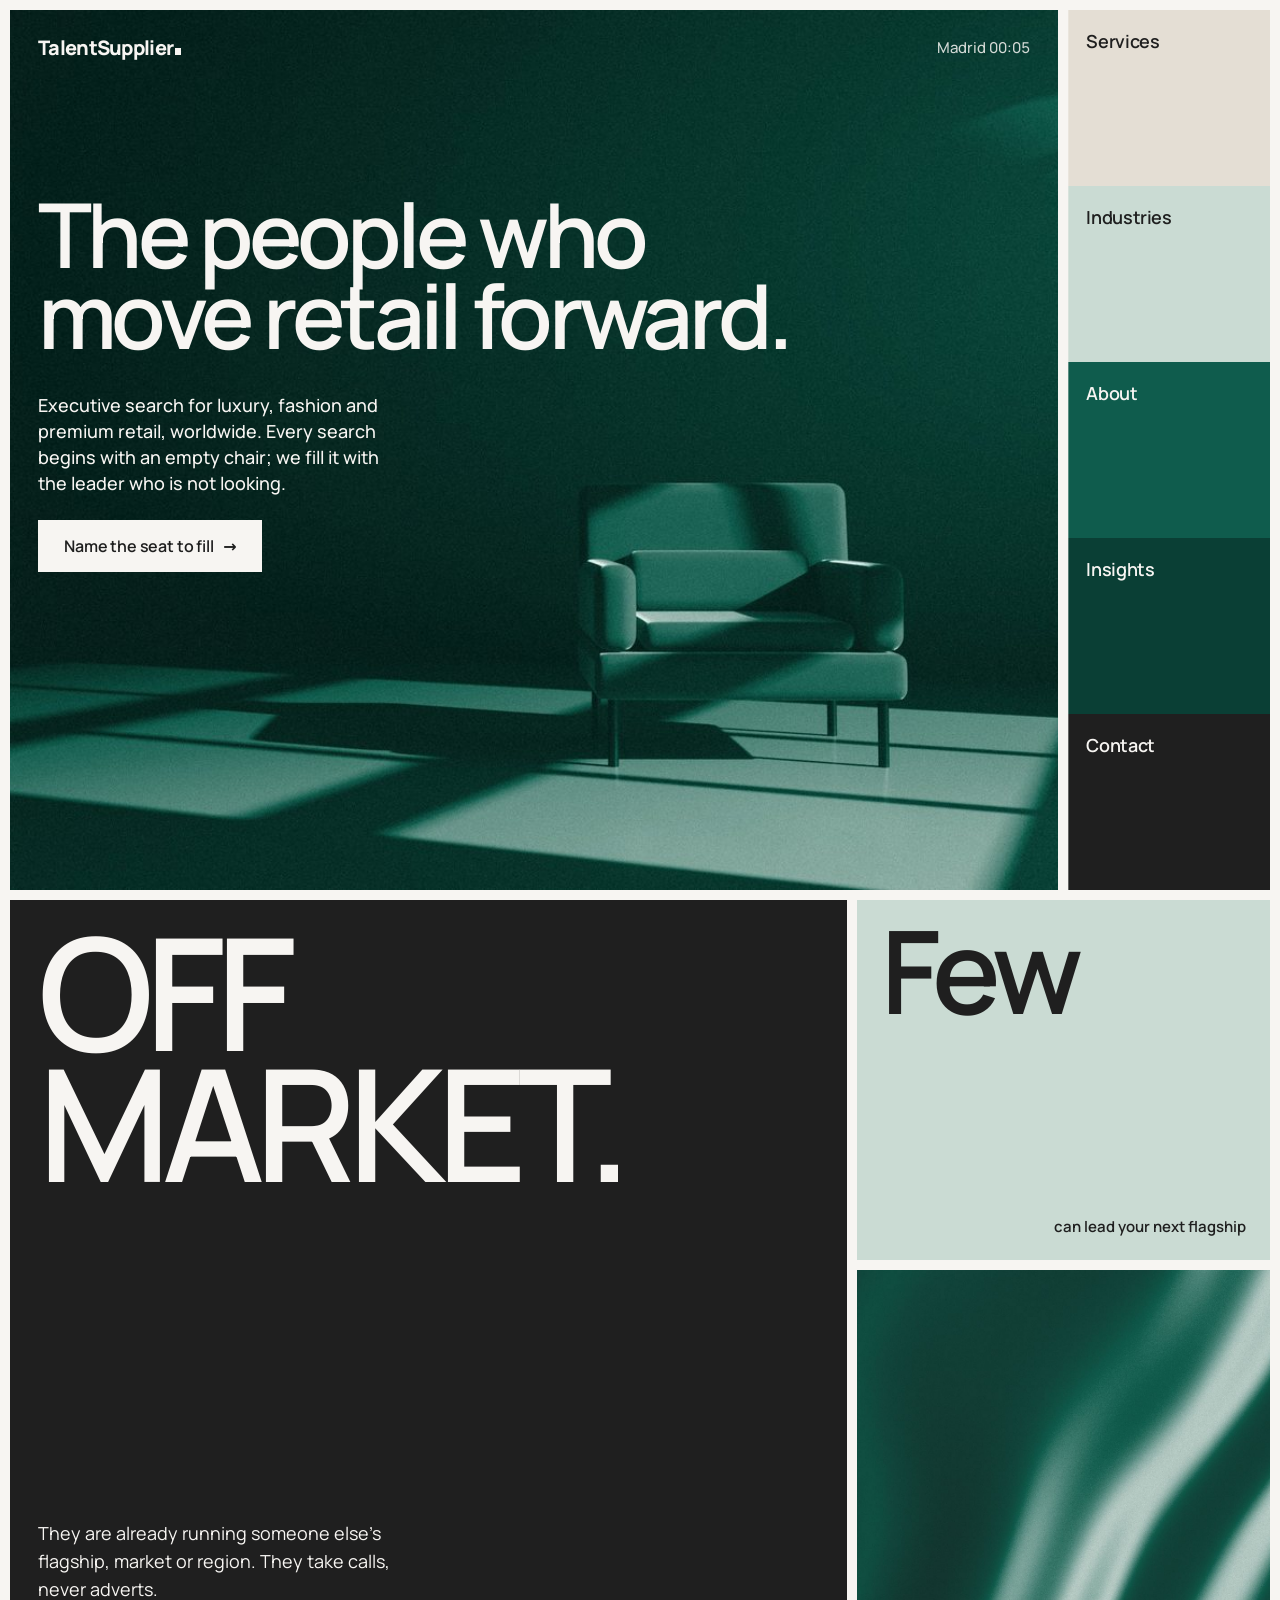
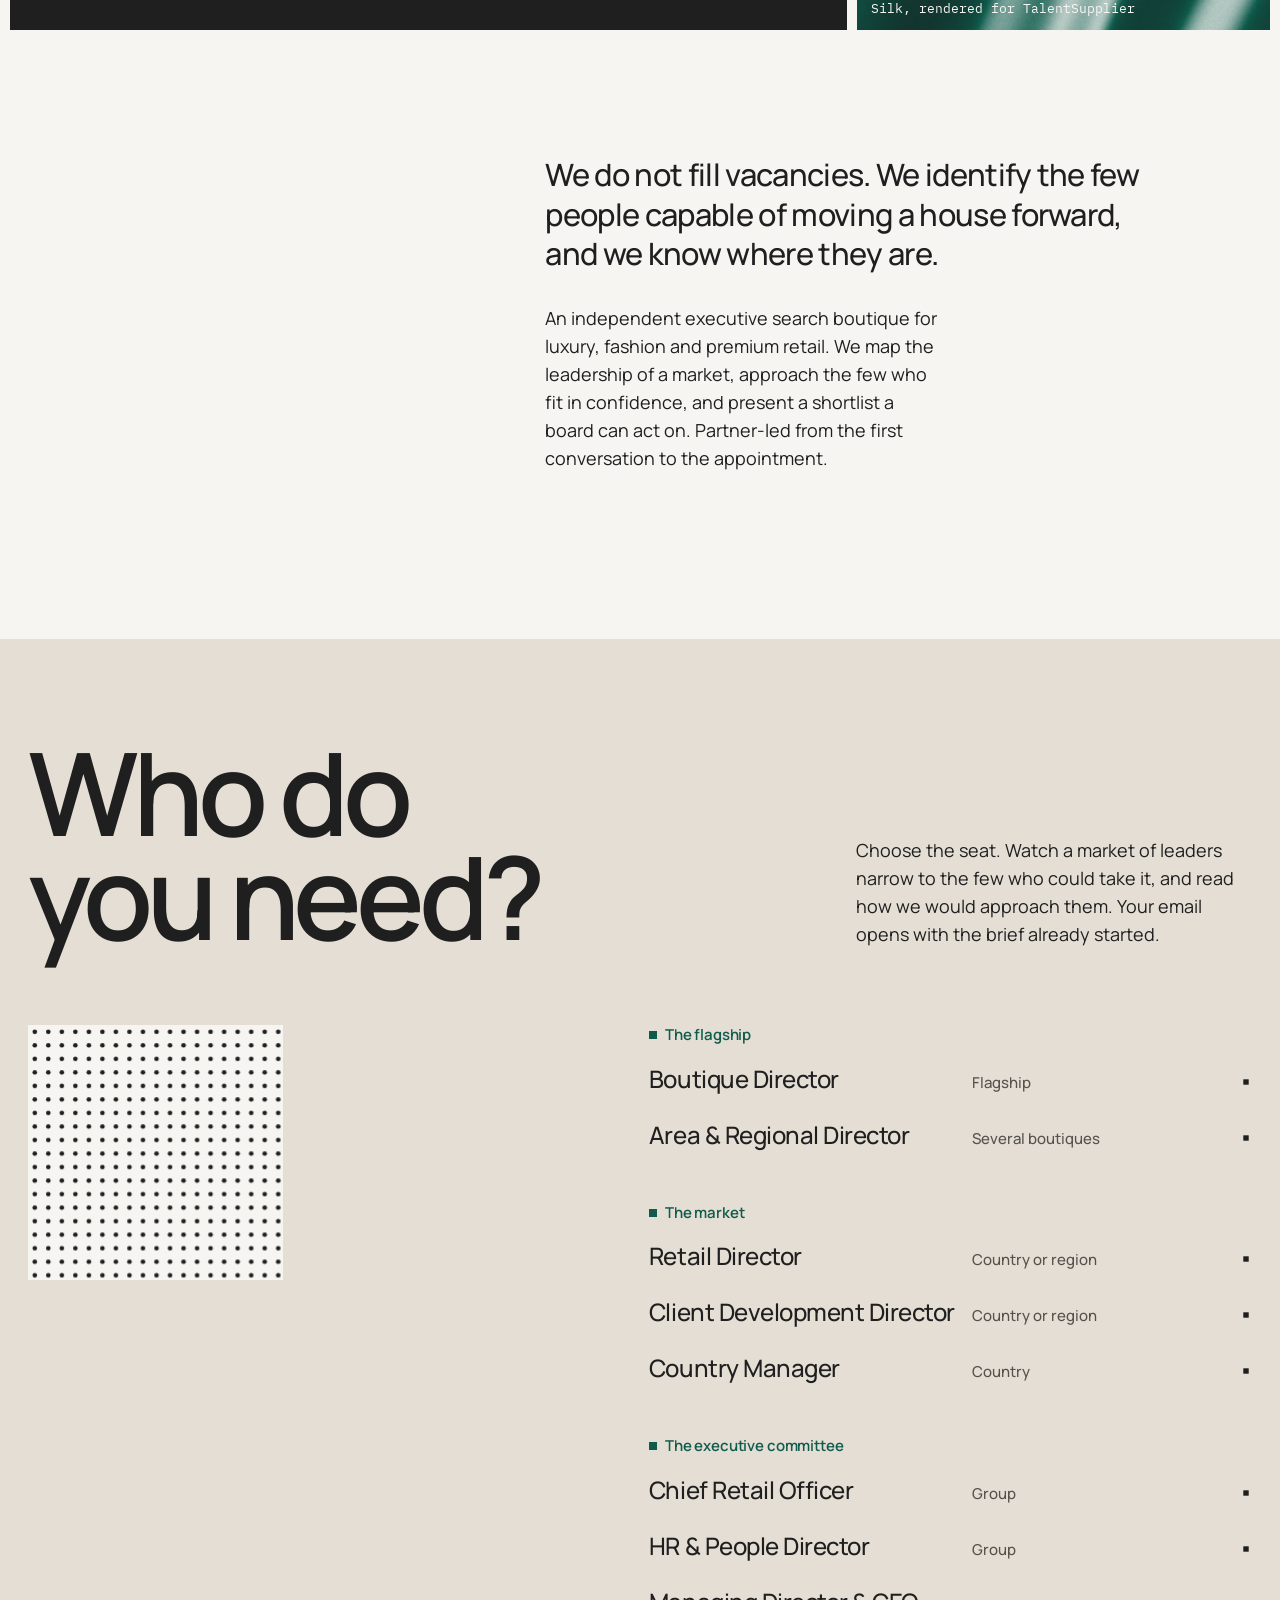
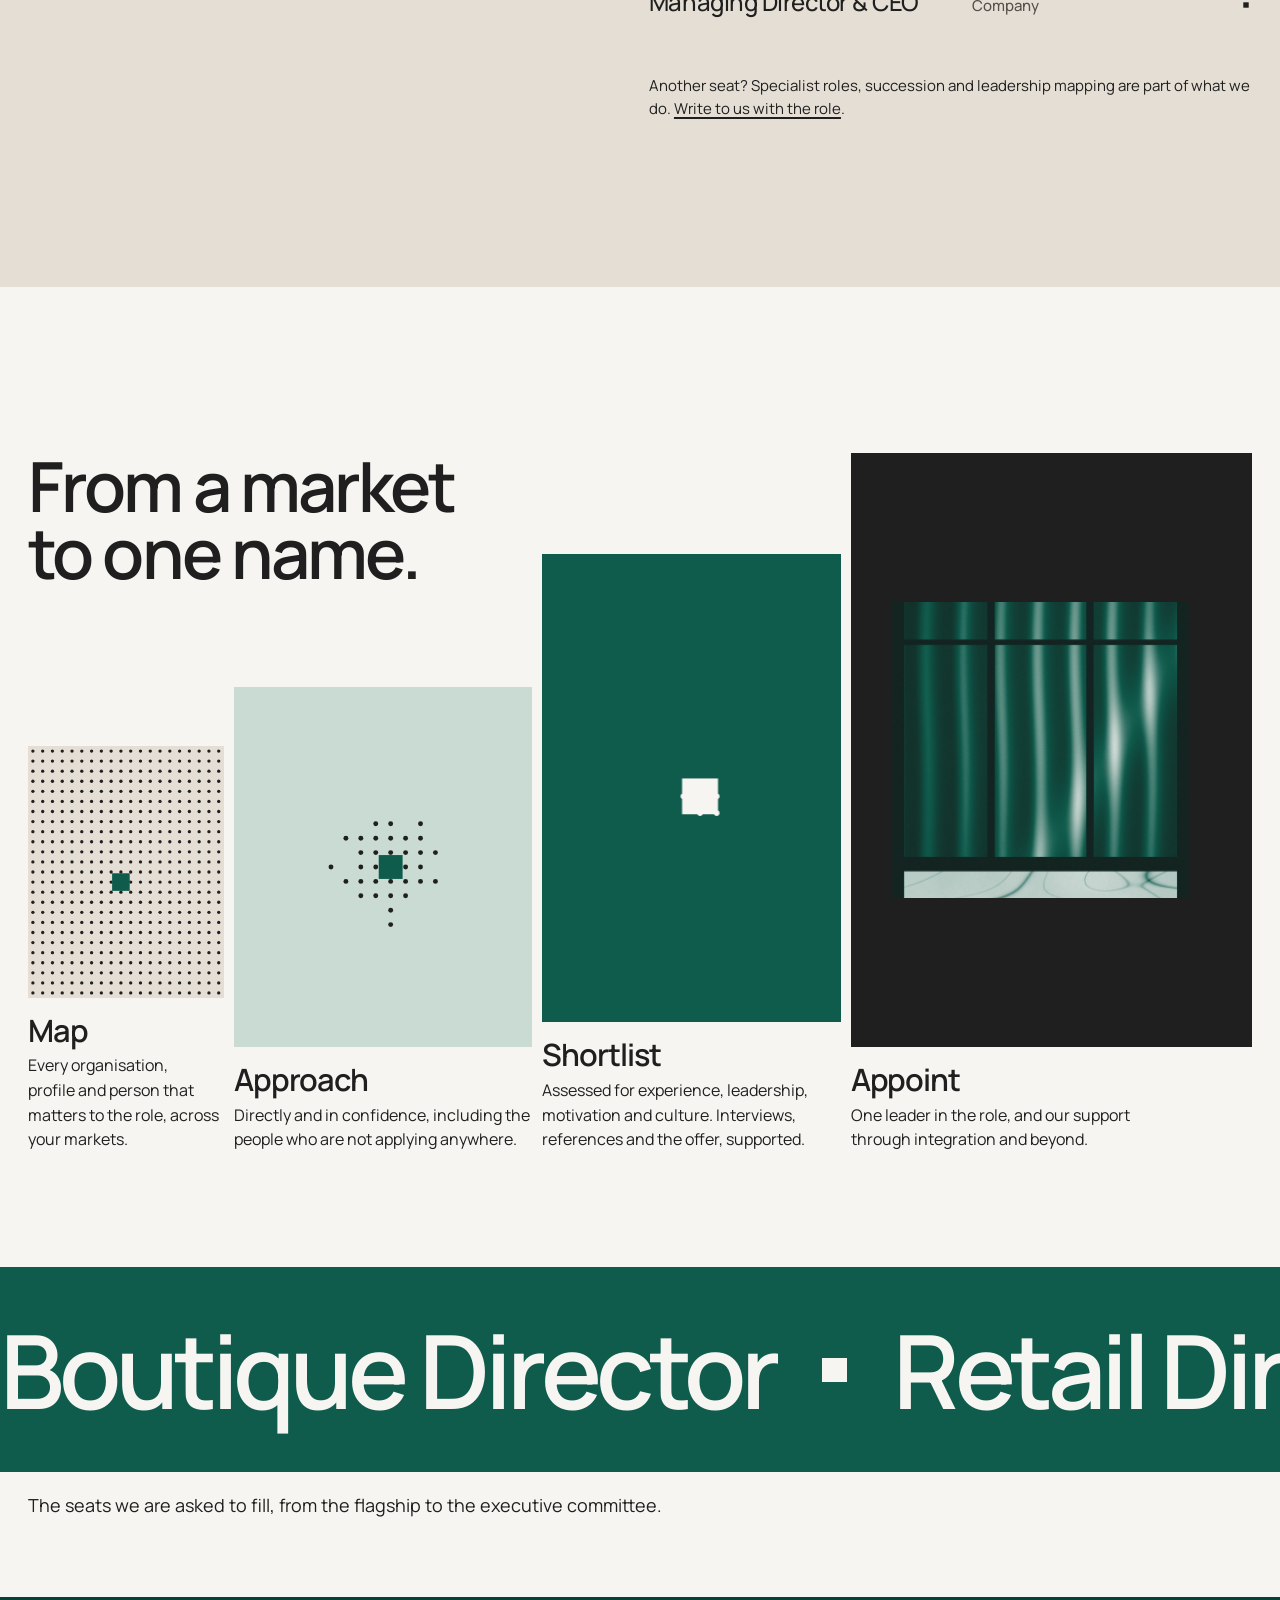
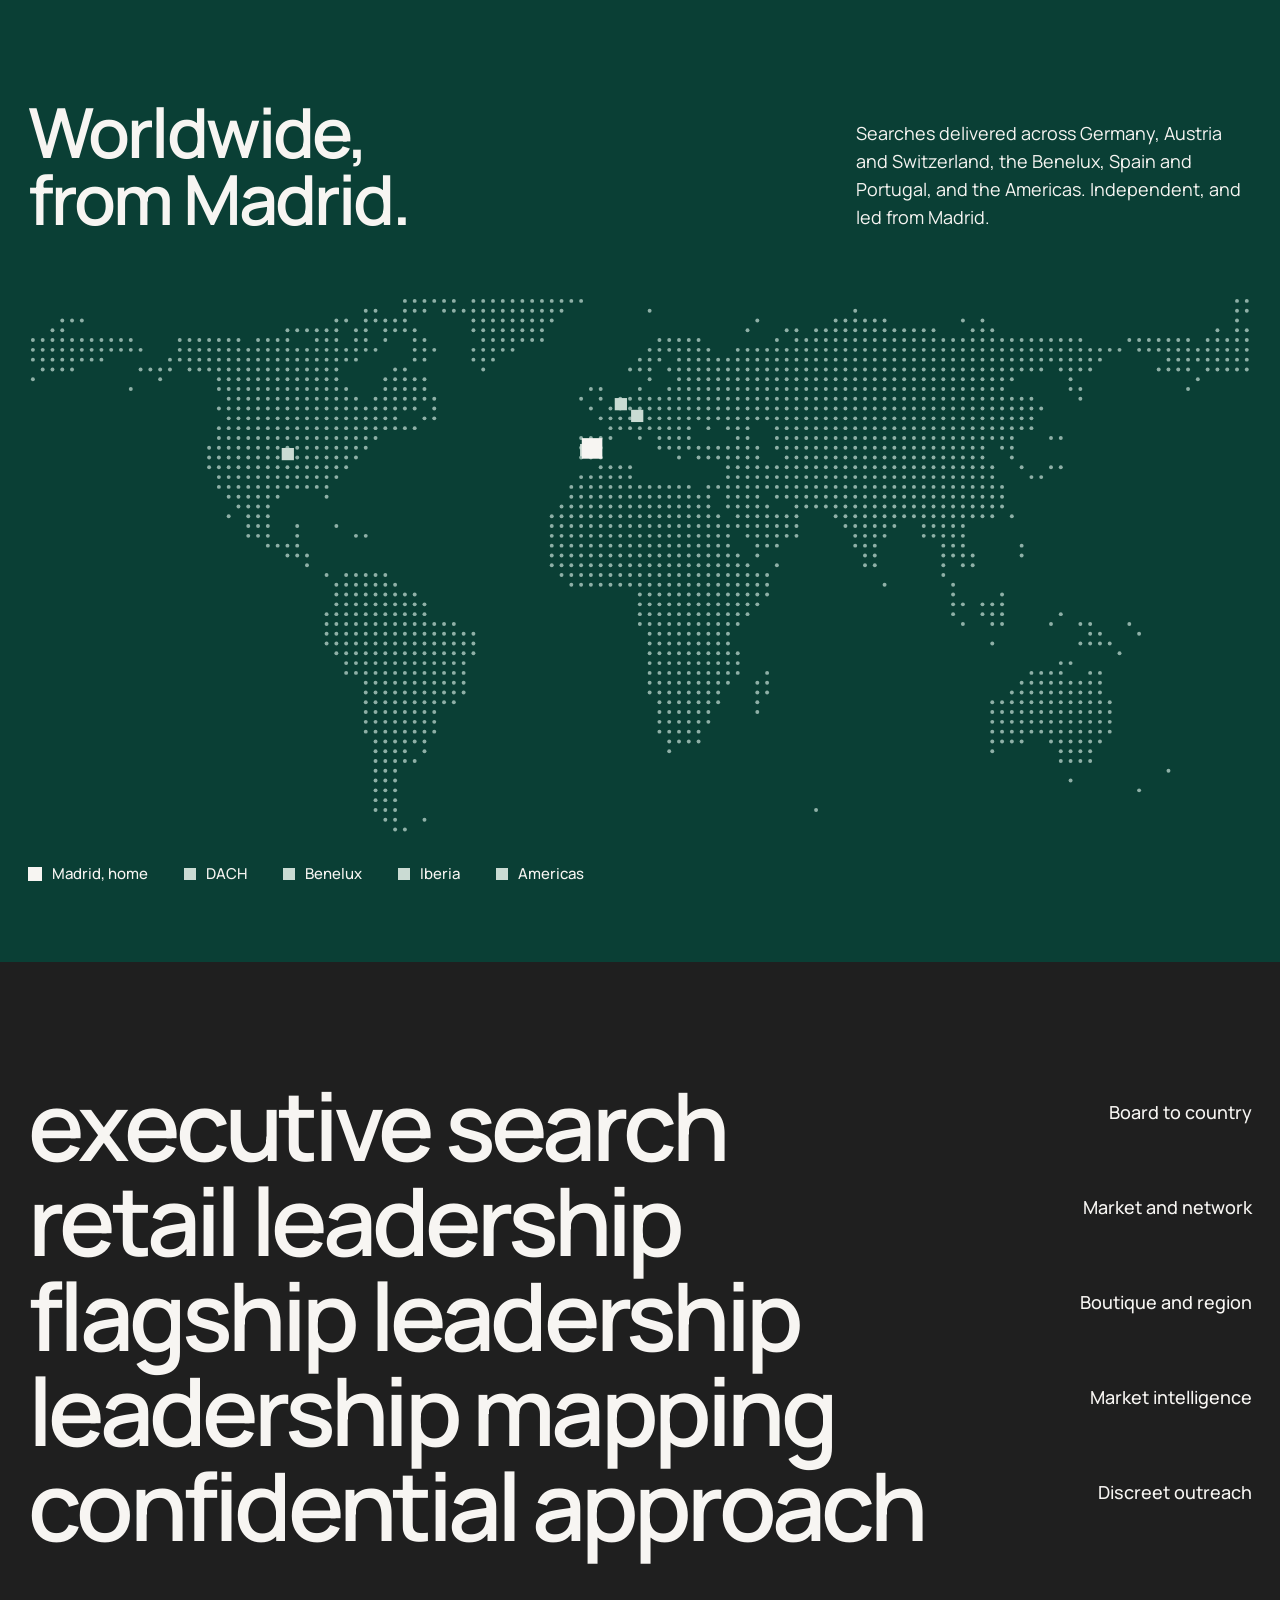
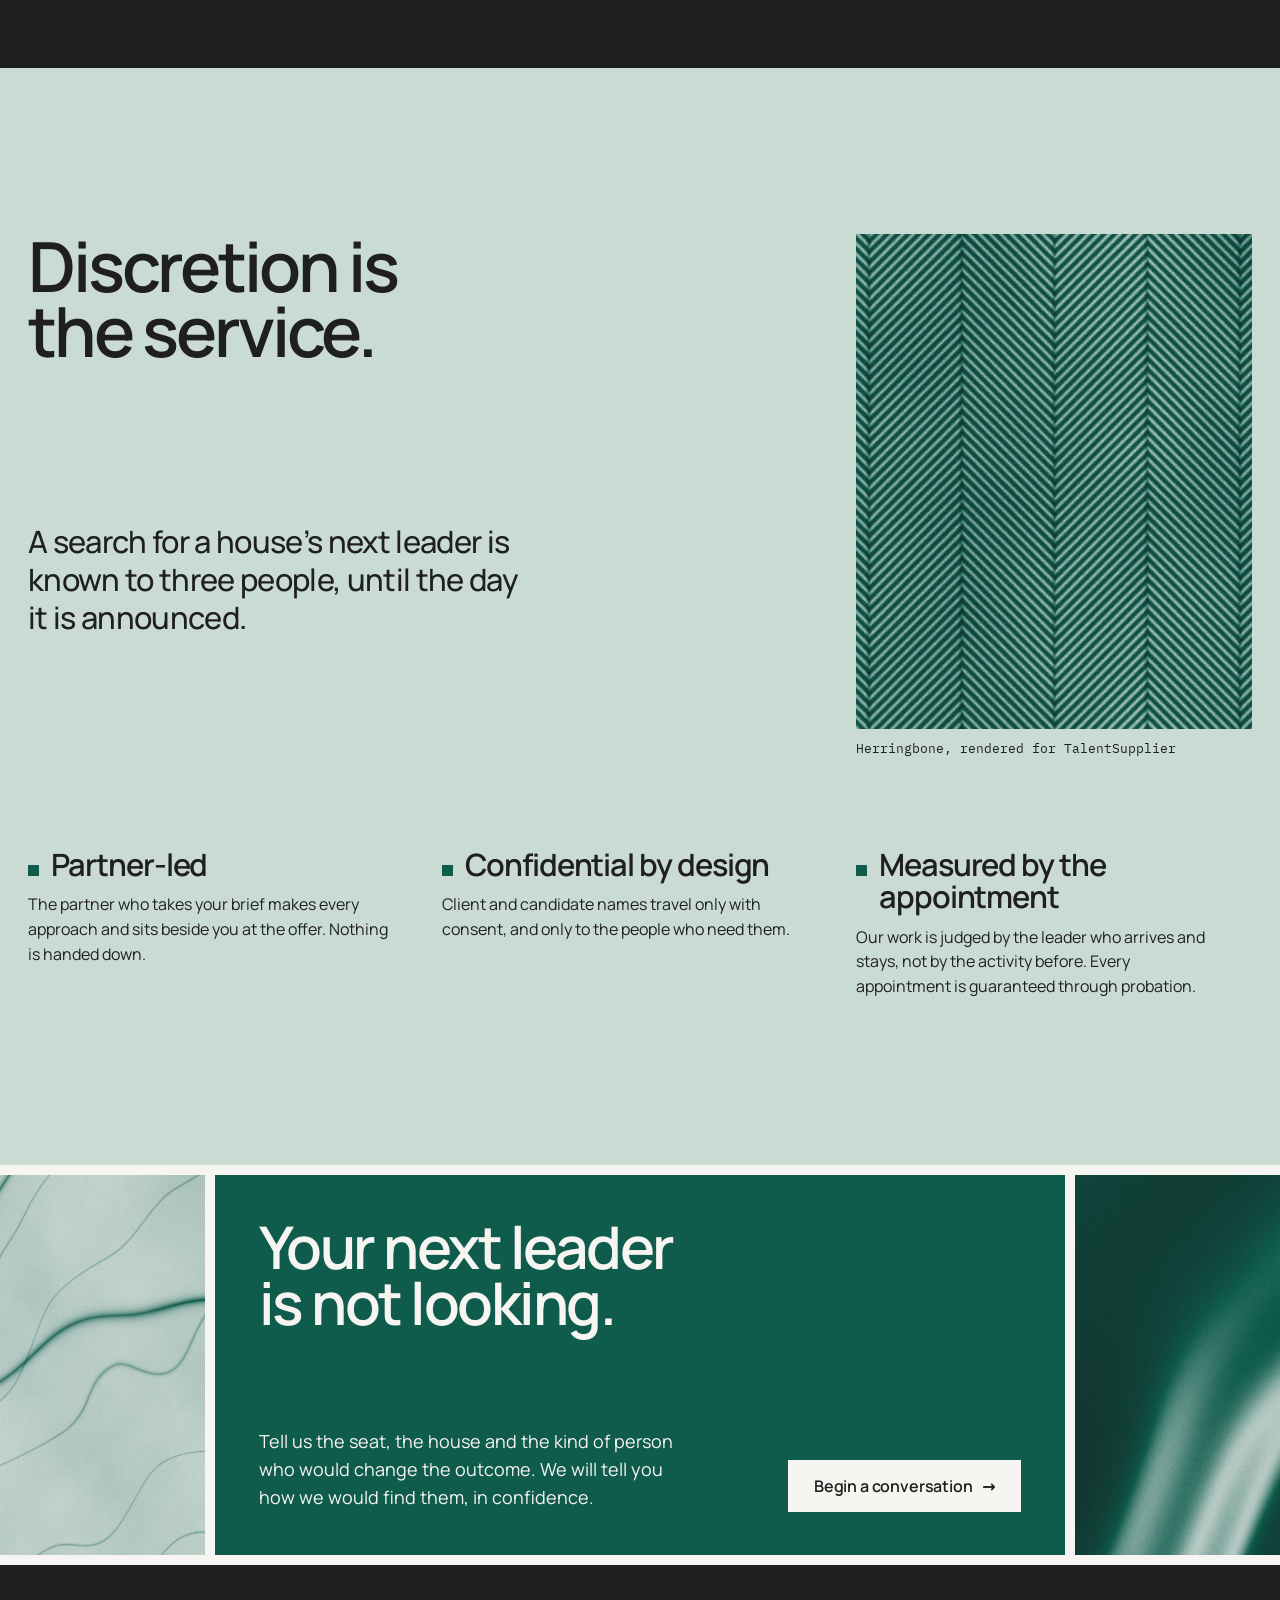
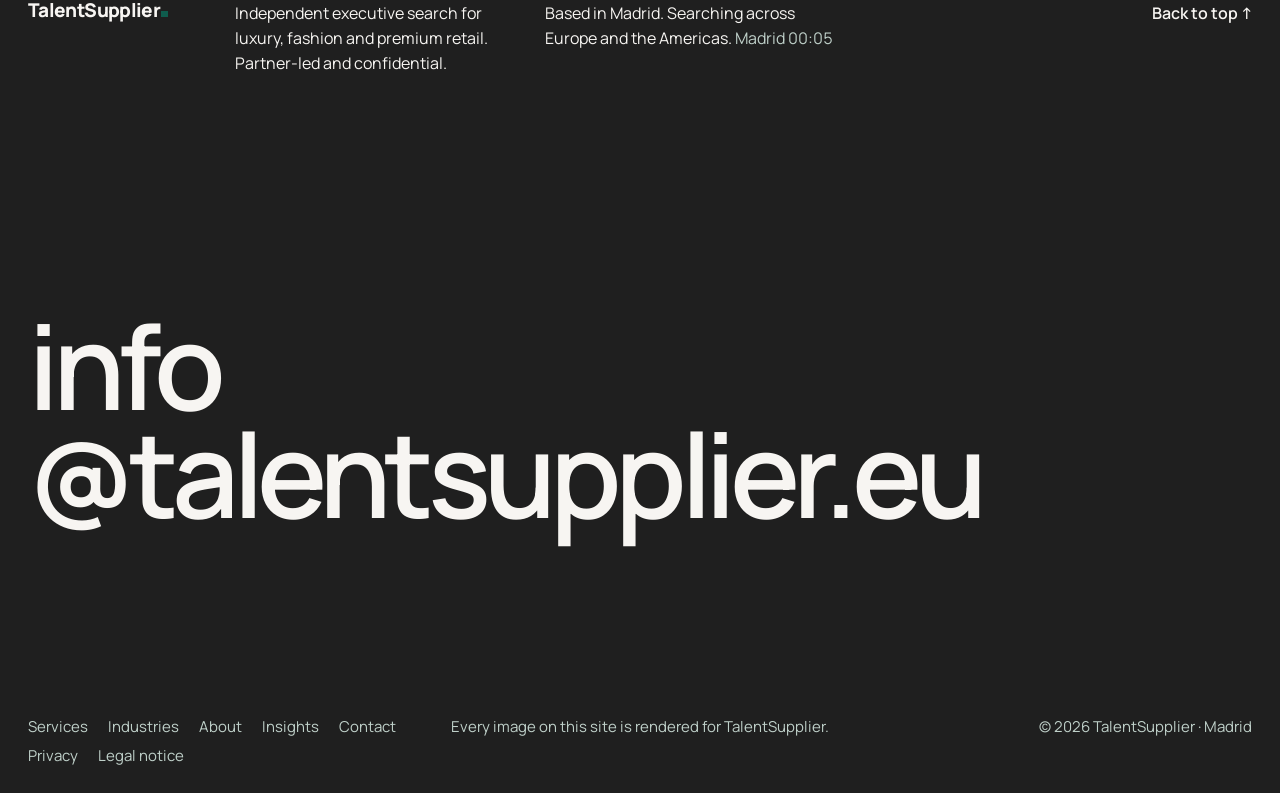
==== commit abb80216: "Positioning pass for a luxury-group CEO: «The people who move retail forward» - Hero headline become" ====
--- a/index.html
+++ b/index.html
@@ -3,14 +3,14 @@
 <head>
 <meta charset="UTF-8">
 <meta name="viewport" content="width=device-width, initial-scale=1">
-<title>TalentSupplier | Executive Search Boutique</title>
-<meta name="description" content="Executive search for retail, fashion, luxury and lifestyle. We find the leaders who are not looking, and approach them in confidence. Partner-led, success-based.">
+<title>TalentSupplier | Executive Search for Luxury, Fashion and Premium Retail</title>
+<meta name="description" content="An independent executive search boutique identifying the people who move retail forward. Luxury, fashion and premium retail leadership, worldwide, in confidence.">
 <meta name="theme-color" content="#0F5C4D">
 <link rel="canonical" href="https://talentsupplier.eu/">
 <meta property="og:type" content="website">
 <meta property="og:site_name" content="TalentSupplier">
-<meta property="og:title" content="TalentSupplier | Executive Search Boutique">
-<meta property="og:description" content="Executive search for retail, fashion, luxury and lifestyle. We find the leaders who are not looking, and approach them in confidence. Partner-led, success-based.">
+<meta property="og:title" content="TalentSupplier | Executive Search for Luxury, Fashion and Premium Retail">
+<meta property="og:description" content="An independent executive search boutique identifying the people who move retail forward. Luxury, fashion and premium retail leadership, worldwide, in confidence.">
 <meta property="og:image" content="https://talentsupplier.eu/assets/brand/og.png">
 <meta property="og:image:width" content="1200"><meta property="og:image:height" content="630">
 <meta name="twitter:card" content="summary_large_image">
@@ -36,7 +36,7 @@
 .hero .wm i{background:var(--paper)}
 .hero .clock{font-size:15px;font-weight:500;opacity:.85}
 .hero .clock-m{display:none}
-.hero h1{font-size:clamp(44px,7.6vw,140px);letter-spacing:-.052em;line-height:.9;margin-top:clamp(64px,15vh,170px)}
+.hero h1{font-size:clamp(44px,7vw,128px);letter-spacing:-.052em;line-height:.9;margin-top:clamp(64px,15vh,170px)}
 .hero h1 .ln{display:block;white-space:nowrap}
 .hero .pfoot{display:flex;flex-direction:column;align-items:flex-start;gap:24px;margin-top:clamp(24px,4vh,40px)}
 .hero .pfoot p{max-width:32ch;font-size:18px;line-height:1.45;font-weight:500}
@@ -59,7 +59,7 @@
   .hero .seat img{object-position:82% 100%}
   .hero .top .clock{display:none}
   .hero .clock-m{display:block;margin-top:auto}
-  .hero h1{font-size:clamp(34px,10.6vw,72px);margin-top:36px}
+  .hero h1{font-size:clamp(30px,8.6vw,64px);margin-top:36px}
   .hero .pfoot{display:block}.hero .pfoot p{font-size:17px;margin-bottom:18px}
   .hero .pfoot .btn{width:100%}
   .swatch{display:block}
@@ -166,7 +166,7 @@
 /* ---------- terms ---------- */
 .terms{padding-block:var(--gap)}
 .terms .grid{align-items:start}
-.terms h2{grid-column:1/8;font-size:var(--t-display);letter-spacing:-.052em;line-height:.9}
+.terms h2{grid-column:1/8;font-size:var(--t-h2);letter-spacing:-.046em;line-height:.94}
 .terms .lede{grid-column:1/6;margin-top:36px;font-size:var(--t-statement);font-weight:500;letter-spacing:-.022em;line-height:1.24}
 .terms figure{grid-column:9/13;grid-row:1/3}
 .terms figure .ph{aspect-ratio:4/5}
@@ -195,7 +195,7 @@
       <a href="about.html">About</a>
       <a href="journal.html">Insights</a>
       <a href="contact.html">Contact</a>
-      <a class="btn" href="contact.html">Discuss a search</a>
+      <a class="btn" href="contact.html">Confidential enquiry</a>
     </nav>
     <button class="menu-toggle" id="menuBtn" aria-expanded="false" aria-controls="sheet">Menu</button>
   </div>
@@ -208,7 +208,7 @@
     <li><a href="journal.html" style="--sw:var(--deep)">Insights<i aria-hidden="true"></i></a></li>
     <li><a href="contact.html" style="--sw:var(--paper)">Contact<i aria-hidden="true"></i></a></li>
   </ul>
-  <a class="btn btn--paper" href="contact.html">Discuss a search</a>
+  <a class="btn btn--paper" href="contact.html">Confidential enquiry</a>
 </div>
 
 <main id="main">
@@ -219,19 +219,19 @@
       <a class="wm" href="index.html" aria-label="TalentSupplier, home">TalentSupplier<i aria-hidden="true"></i></a>
       <span class="clock tab" data-clock aria-hidden="true">Madrid</span>
     </div>
-    <h1><span class="ln">Building leadership</span><span class="ln">teams worldwide.</span></h1>
+    <h1><span class="ln">The people who</span><span class="ln">move retail forward.</span></h1>
     <div class="pfoot">
-      <p>Every search begins with an empty chair. We fill it with the leader who is not looking, approached in confidence.</p>
-      <a class="btn btn--paper" href="#who">Choose the role you need <span class="ar" aria-hidden="true">→</span></a>
+      <p>Executive search for luxury, fashion and premium retail, worldwide. Every search begins with an empty chair; we fill it with the leader who is not looking.</p>
+      <a class="btn btn--paper" href="#who">Name the seat to fill <span class="ar" aria-hidden="true">→</span></a>
     </div>
     <span class="clock clock-m tab" data-clock aria-hidden="true">Madrid</span>
   </div>
   <nav class="swatch" aria-label="Main">
-    <a class="c-stone" href="services.html"><b>Services</b><span>From the shop floor to the boardroom</span></a>
-    <a class="c-mint" href="industries.html"><b>Industries</b><span>Retail, fashion, luxury and beyond</span></a>
-    <a class="c-green" href="about.html"><b>About</b><span>Partner-led and confidential</span></a>
+    <a class="c-stone" href="services.html"><b>Services</b><span>From the flagship to the boardroom</span></a>
+    <a class="c-mint" href="industries.html"><b>Industries</b><span>Luxury, fashion and premium retail</span></a>
+    <a class="c-green" href="about.html"><b>About</b><span>Independent, partner-led, discreet</span></a>
     <a class="c-deep" href="journal.html"><b>Insights</b><span>Perspectives, in preparation</span></a>
-    <a class="c-ink" href="contact.html"><b>Contact</b><span>Start a confidential brief</span></a>
+    <a class="c-ink" href="contact.html"><b>Contact</b><span>A confidential conversation</span></a>
   </nav>
 </section>
 
@@ -239,22 +239,22 @@
   <div class="tiles">
     <div class="a c-ink">
       <h2 id="offTitle" class="rv">Off<br>market.</h2>
-      <p class="rv" style="--i:1">They are already behind the glass, running someone else’s floor. They take calls, not adverts.</p>
-    </div>
-    <div class="b c-mint rv" style="--i:1"><strong>One</strong><span>shortlist, not a pile of CVs</span></div>
+      <p class="rv" style="--i:1">They are already running someone else’s flagship, market or region. They take calls, never adverts.</p>
+    </div>
+    <div class="b c-mint rv" style="--i:1"><strong>Few</strong><span>can lead your next flagship</span></div>
     <figure class="c ph lift"><video autoplay muted loop playsinline preload="metadata" poster="assets/img/silk-loop-poster.jpg" width="1280" height="800" aria-label="Green silk moving slowly in the light"><source src="assets/video/silk-loop.mp4" type="video/mp4"></video><figcaption class="cap">Silk, rendered for TalentSupplier</figcaption></figure>
   </div>
   <div class="tiles-text wrap">
-    <p class="k rv"><i aria-hidden="true"></i>Why off-market</p>
-    <p class="rv">The people who would change your business are not on a job board. They are running someone else’s floor.</p>
-    <p class="rv body" style="--i:1">We map the market for your role, approach the few who fit in confidence, and present one shortlist you can act on. An executive search boutique for retail, fashion, luxury and lifestyle, partner-led from the first brief to the appointment.</p>
+    <p class="k rv"><i aria-hidden="true"></i>Not a recruitment agency</p>
+    <p class="rv">We do not fill vacancies. We identify the few people capable of moving a house forward, and we know where they are.</p>
+    <p class="rv body" style="--i:1">An independent executive search boutique for luxury, fashion and premium retail. We map the leadership of a market, approach the few who fit in confidence, and present a shortlist a board can act on. Partner-led from the first conversation to the appointment.</p>
   </div>
 </section>
 
 <section class="who wrap c-stone" id="who" data-c="stone" aria-labelledby="whoTitle">
   <div class="head">
     <h2 id="whoTitle" class="rv">Who do you need?</h2>
-    <p class="lede rv" style="--i:1">Choose a role. See how the market narrows and how we would search for it. Your email opens with the brief already started.</p>
+    <p class="lede rv" style="--i:1">Choose the seat. Watch a market of leaders narrow to the few who could take it, and read how we would approach them. Your email opens with the brief already started.</p>
   </div>
   <div class="body">
     <div class="viz rv" style="--i:2">
@@ -263,22 +263,21 @@
     </div>
     <div class="table" id="roleTable">
       <div class="group rv">
-        <h3>The flagship floor</h3>
-        <a class="role" href="mailto:info@talentsupplier.eu?subject=Search%20brief%3A%20Store%20Manager" data-role="Store Manager" data-keep="14" data-cap="Store managers running comparable teams and targets, including those not on the market." data-how="We look at store managers running teams and targets similar to yours, and approach the ones ready for your floor."><span>Store Manager</span><span class="v">One store</span><span class="ar" aria-hidden="true"></span></a>
-        <a class="role" href="mailto:info@talentsupplier.eu?subject=Search%20brief%3A%20Area%20Manager" data-role="Area Manager" data-keep="10" data-cap="Leaders who already run several doors, and coach store managers from a distance." data-how="We search for leaders who already manage several doors, and test how they coach store managers from a distance."><span>Area Manager</span><span class="v">Several stores</span><span class="ar" aria-hidden="true"></span></a>
+        <h3>The flagship</h3>
+        <a class="role" href="mailto:info@talentsupplier.eu?subject=Confidential%20search%3A%20Boutique%20Director" data-role="Boutique Director" data-keep="12" data-cap="Directors of flagships and maisons at comparable houses, including those not on the market." data-how="We map the directors running flagships of comparable houses in your city, and approach the ones ready for yours."><span>Boutique Director</span><span class="v">Flagship</span><span class="ar" aria-hidden="true"></span></a>
+        <a class="role" href="mailto:info@talentsupplier.eu?subject=Confidential%20search%3A%20Area%20%26%20Regional%20Director" data-role="Area &amp; Regional Director" data-keep="9" data-cap="Leaders who already run several doors and lead boutique directors from a distance." data-how="We search for leaders who already run several boutiques, and test how they lead directors they rarely see."><span>Area &amp; Regional Director</span><span class="v">Several boutiques</span><span class="ar" aria-hidden="true"></span></a>
       </div>
       <div class="group rv">
-        <h3>The region</h3>
-        <a class="role" href="mailto:info@talentsupplier.eu?subject=Search%20brief%3A%20Retail%20Director" data-role="Retail &amp; Expansion Director" data-keep="7" data-cap="Retail leaders who have opened and grown networks in your target markets." data-how="We map retail leaders who have opened and grown networks in your target markets, and approach them directly."><span>Retail &amp; Expansion Director</span><span class="v">Region or country</span><span class="ar" aria-hidden="true"></span></a>
-        <a class="role" href="mailto:info@talentsupplier.eu?subject=Search%20brief%3A%20Operations%20Director" data-role="Operations Director" data-keep="7" data-cap="Operators who have run store standards, staffing and process across a region." data-how="We look for operators who have run store standards, staffing and process across a region."><span>Operations Director</span><span class="v">Region or country</span><span class="ar" aria-hidden="true"></span></a>
-        <a class="role" href="mailto:info@talentsupplier.eu?subject=Search%20brief%3A%20Commercial%20Director" data-role="Commercial Director" data-keep="6" data-cap="Commercial leaders with a record across retail, wholesale and partners in your category." data-how="We map commercial leaders with a record across retail, wholesale and partners in your category."><span>Commercial Director</span><span class="v">Country</span><span class="ar" aria-hidden="true"></span></a>
+        <h3>The market</h3>
+        <a class="role" href="mailto:info@talentsupplier.eu?subject=Confidential%20search%3A%20Retail%20Director" data-role="Retail Director" data-keep="7" data-cap="Retail leaders who have opened, grown or repositioned networks in your markets." data-how="We map the retail leaders who have opened, grown or repositioned networks in your target markets, and approach them directly."><span>Retail Director</span><span class="v">Country or region</span><span class="ar" aria-hidden="true"></span></a>
+        <a class="role" href="mailto:info@talentsupplier.eu?subject=Confidential%20search%3A%20Client%20Development%20Director" data-role="Client Development Director" data-keep="6" data-cap="The leaders behind clienteling and private client programmes at comparable houses." data-how="We look for the people who built clienteling and private client programmes that measurably moved a house’s top clients."><span>Client Development Director</span><span class="v">Country or region</span><span class="ar" aria-hidden="true"></span></a>
+        <a class="role" href="mailto:info@talentsupplier.eu?subject=Confidential%20search%3A%20Country%20Manager" data-role="Country Manager" data-keep="5" data-cap="Country leaders at houses operating at your level. Few of them, none of them looking." data-how="A confidential search across the houses that operate at your level in the country, partner-led throughout."><span>Country Manager</span><span class="v">Country</span><span class="ar" aria-hidden="true"></span></a>
       </div>
       <div class="group rv">
         <h3>The executive committee</h3>
-        <a class="role" href="mailto:info@talentsupplier.eu?subject=Search%20brief%3A%20Country%20Manager" data-role="Country Manager" data-keep="5" data-cap="Country leaders at brands operating at your level. Few of them, none of them looking." data-how="A confidential search across brands that operate at your level in the country, led by the partner throughout."><span>Country Manager</span><span class="v">Country</span><span class="ar" aria-hidden="true"></span></a>
-        <a class="role" href="mailto:info@talentsupplier.eu?subject=Search%20brief%3A%20HR%20%26%20People%20Director" data-role="HR &amp; People Director" data-keep="5" data-cap="People leaders who know retail teams from the floor up, and have built them across markets." data-how="We look for people leaders who know retail teams from the floor up, and who have built them across markets."><span>HR &amp; People Director</span><span class="v">Company</span><span class="ar" aria-hidden="true"></span></a>
-        <a class="role" href="mailto:info@talentsupplier.eu?subject=Search%20brief%3A%20Managing%20Director" data-role="Managing Director" data-keep="4" data-cap="General managers with P&amp;L ownership in comparable businesses." data-how="A discreet approach to general managers with P&amp;L ownership in comparable businesses."><span>Managing Director</span><span class="v">Company</span><span class="ar" aria-hidden="true"></span></a>
-        <a class="role" href="mailto:info@talentsupplier.eu?subject=Search%20brief%3A%20CEO" data-role="CEO" data-keep="3" data-cap="A handful of names. A fully confidential search, partner-led from the first conversation." data-how="A fully confidential search, partner-led from the first conversation to the appointment."><span>CEO</span><span class="v">Company</span><span class="ar" aria-hidden="true"></span></a>
+        <a class="role" href="mailto:info@talentsupplier.eu?subject=Confidential%20search%3A%20Chief%20Retail%20Officer" data-role="Chief Retail Officer" data-keep="4" data-cap="A handful of executives who have run retail at group level." data-how="A discreet approach to the few executives who have run retail across brands or regions at group level."><span>Chief Retail Officer</span><span class="v">Group</span><span class="ar" aria-hidden="true"></span></a>
+        <a class="role" href="mailto:info@talentsupplier.eu?subject=Confidential%20search%3A%20HR%20%26%20People%20Director" data-role="HR &amp; People Director" data-keep="5" data-cap="People leaders who know retail teams from the boutique up, and have built them across markets." data-how="We look for people leaders who know retail teams from the boutique up, and who have built them across markets."><span>HR &amp; People Director</span><span class="v">Group</span><span class="ar" aria-hidden="true"></span></a>
+        <a class="role" href="mailto:info@talentsupplier.eu?subject=Confidential%20search%3A%20Managing%20Director%20%26%20CEO" data-role="Managing Director &amp; CEO" data-keep="3" data-cap="A handful of names. A fully confidential search, partner-led from the first conversation." data-how="A fully confidential search for general managers with P&amp;L ownership in comparable houses, partner-led to the appointment."><span>Managing Director &amp; CEO</span><span class="v">Company</span><span class="ar" aria-hidden="true"></span></a>
       </div>
       <div class="brief" id="brief" aria-live="polite">
         <p id="briefText"></p>
@@ -287,7 +286,7 @@
           <span>info@talentsupplier.eu</span>
         </div>
       </div>
-      <p class="else">Not on the list? Assistant managers, specialist roles and talent mapping are part of what we do. <a class="link" href="mailto:info@talentsupplier.eu?subject=Search%20brief">Write to us with the role</a>.</p>
+      <p class="else">Another seat? Specialist roles, succession and leadership mapping are part of what we do. <a class="link" href="mailto:info@talentsupplier.eu?subject=Confidential%20search">Write to us with the role</a>.</p>
     </div>
   </div>
 </section>
@@ -315,14 +314,14 @@
 </section>
 
 <section class="c-green" data-c="green" aria-labelledby="brandsNote">
-  <div class="names" aria-hidden="true"><div class="track"><span>Patrizia Pepe</span><span>Skechers</span><span>Mountain Warehouse</span><span>VFL</span><span>Patrizia Pepe</span><span>Skechers</span><span>Mountain Warehouse</span><span>VFL</span></div></div>
-</section>
-<p class="names-note wrap" id="brandsNote" data-c="paper">Brands we have searched for: Patrizia Pepe, Skechers, Mountain Warehouse and VFL.</p>
+  <div class="names" aria-hidden="true"><div class="track"><span>Boutique Director</span><span>Retail Director</span><span>Client Development Director</span><span>Country Manager</span><span>Chief Retail Officer</span><span>Managing Director</span><span>Boutique Director</span><span>Retail Director</span><span>Client Development Director</span><span>Country Manager</span><span>Chief Retail Officer</span><span>Managing Director</span></div></div>
+</section>
+<p class="names-note wrap" id="brandsNote" data-c="paper">The seats we are asked to fill, from the flagship to the executive committee.</p>
 
 <section class="world wrap c-deep" data-c="deep" aria-labelledby="worldTitle" style="margin-top:clamp(56px,6vw,96px)">
   <div class="head">
     <h2 id="worldTitle" class="rv">Worldwide, from Madrid.</h2>
-    <p class="rv" style="--i:1">Searches delivered across Germany, Austria and Switzerland, the Benelux, Spain and Portugal, and the Americas. Led from one desk in Madrid.</p>
+    <p class="rv" style="--i:1">Searches delivered across Germany, Austria and Switzerland, the Benelux, Spain and Portugal, and the Americas. Independent, and led from Madrid.</p>
   </div>
   <div class="map"><canvas class="fld" data-mode="map" data-dot="#9DBDB4" data-one="#CADBD3" data-home="#F7F5F2" data-r=".2" data-dur="1800" role="img" aria-label="A world map drawn in points, with markers on DACH, the Benelux, Iberia and the Americas, and Madrid as home"></canvas></div>
   <div class="legend rv"><span class="home"><i></i>Madrid, home</span><span><i></i>DACH</span><span><i></i>Benelux</span><span><i></i>Iberia</span><span><i></i>Americas</span></div>
@@ -332,22 +331,22 @@
   <h2 id="doTitle" class="sr">What we do</h2>
   <ul class="poster wrap">
     <li class="rv"><a href="services.html#executive"><span class="w">executive search<i></i></span><span class="d">Board to country</span></a></li>
-    <li class="rv" style="--i:1"><a href="services.html#retail"><span class="w">retail leadership<i></i></span><span class="d">Region and network</span></a></li>
-    <li class="rv" style="--i:2"><a href="services.html#store"><span class="w">store management<i></i></span><span class="d">The flagship floor</span></a></li>
-    <li class="rv" style="--i:3"><a href="services.html#mapping"><span class="w">talent mapping<i></i></span><span class="d">Market intelligence</span></a></li>
+    <li class="rv" style="--i:1"><a href="services.html#retail"><span class="w">retail leadership<i></i></span><span class="d">Market and network</span></a></li>
+    <li class="rv" style="--i:2"><a href="services.html#flagship"><span class="w">flagship leadership<i></i></span><span class="d">Boutique and region</span></a></li>
+    <li class="rv" style="--i:3"><a href="services.html#mapping"><span class="w">leadership mapping<i></i></span><span class="d">Market intelligence</span></a></li>
     <li class="rv" style="--i:4"><a href="services.html#approach"><span class="w">confidential approach<i></i></span><span class="d">Discreet outreach</span></a></li>
   </ul>
 </section>
 
 <section class="terms wrap c-mint" data-c="mint" aria-labelledby="termsTitle">
   <div class="grid">
-    <h2 id="termsTitle" class="rv">No retainer.</h2>
-    <p class="lede rv" style="--i:1">Our fee is linked to a successful appointment, not to activity. You pay when the right leader signs.</p>
+    <h2 id="termsTitle" class="rv">Discretion is the service.</h2>
+    <p class="lede rv" style="--i:1">A search for a house’s next leader is known to three people, until the day it is announced.</p>
     <figure class="rv" style="--i:2"><div class="ph lift"><img src="assets/img/herringbone.jpg" width="1800" height="1200" alt="Herringbone wool cloth in green, close up" loading="lazy"></div><figcaption class="cap">Herringbone, rendered for TalentSupplier</figcaption></figure>
     <dl>
-      <div class="rv"><dt>Success-based</dt><dd>No upfront fees. The professional fee is due on appointment, on terms agreed before the search begins.</dd></div>
-      <div class="rv" style="--i:1"><dt>Replacement guarantee</dt><dd>If the person we place does not pass the probation period, we search again at no cost.</dd></div>
-      <div class="rv" style="--i:2"><dt>Partner-led</dt><dd>The person who takes your brief runs the search, and is the one you call, until the appointment.</dd></div>
+      <div class="rv"><dt>Partner-led</dt><dd>The partner who takes your brief makes every approach and sits beside you at the offer. Nothing is handed down.</dd></div>
+      <div class="rv" style="--i:1"><dt>Confidential by design</dt><dd>Client and candidate names travel only with consent, and only to the people who need them.</dd></div>
+      <div class="rv" style="--i:2"><dt>Measured by the appointment</dt><dd>Our work is judged by the leader who arrives and stays, not by the activity before. Every appointment is guaranteed through probation.</dd></div>
     </dl>
   </div>
 </section>
@@ -357,18 +356,18 @@
   <div class="mid c-green">
     <h2 id="closeTitle" class="rv">Your next leader is not looking.</h2>
     <div class="row">
-      <p class="rv" style="--i:1">Tell us the role, the challenge and the kind of person who would change the outcome. We will tell you how we would find them.</p>
-      <a class="btn btn--paper rv" style="--i:2" href="contact.html">Discuss a search <span class="ar" aria-hidden="true">→</span></a>
-    </div>
-  </div>
-  <div class="fr ph"><img src="assets/img/facade.jpg" width="2100" height="1400" alt="" loading="lazy"></div>
+      <p class="rv" style="--i:1">Tell us the seat, the house and the kind of person who would change the outcome. We will tell you how we would find them, in confidence.</p>
+      <a class="btn btn--paper rv" style="--i:2" href="contact.html">Begin a conversation <span class="ar" aria-hidden="true">→</span></a>
+    </div>
+  </div>
+  <div class="fr ph"><video autoplay muted loop playsinline preload="none" poster="assets/img/silk-loop-poster.jpg" width="1280" height="800" aria-hidden="true"><source src="assets/video/silk-loop.mp4" type="video/mp4"></video></div>
 </section>
 </main>
 
 <footer class="foot wrap c-ink" data-c="ink">
   <div class="top">
     <a class="wm" href="index.html" aria-label="TalentSupplier, home">TalentSupplier<i aria-hidden="true"></i></a>
-    <p class="n1">Executive search boutique for retail, fashion, luxury and lifestyle. Partner-led, confidential, success-based.</p>
+    <p class="n1">Independent executive search for luxury, fashion and premium retail. Partner-led and confidential.</p>
     <p class="n2">Based in Madrid. Searching across Europe and the Americas. <span class="tab soft" data-clock></span></p>
     <a class="up" href="#main">Back to top ↑</a>
   </div>
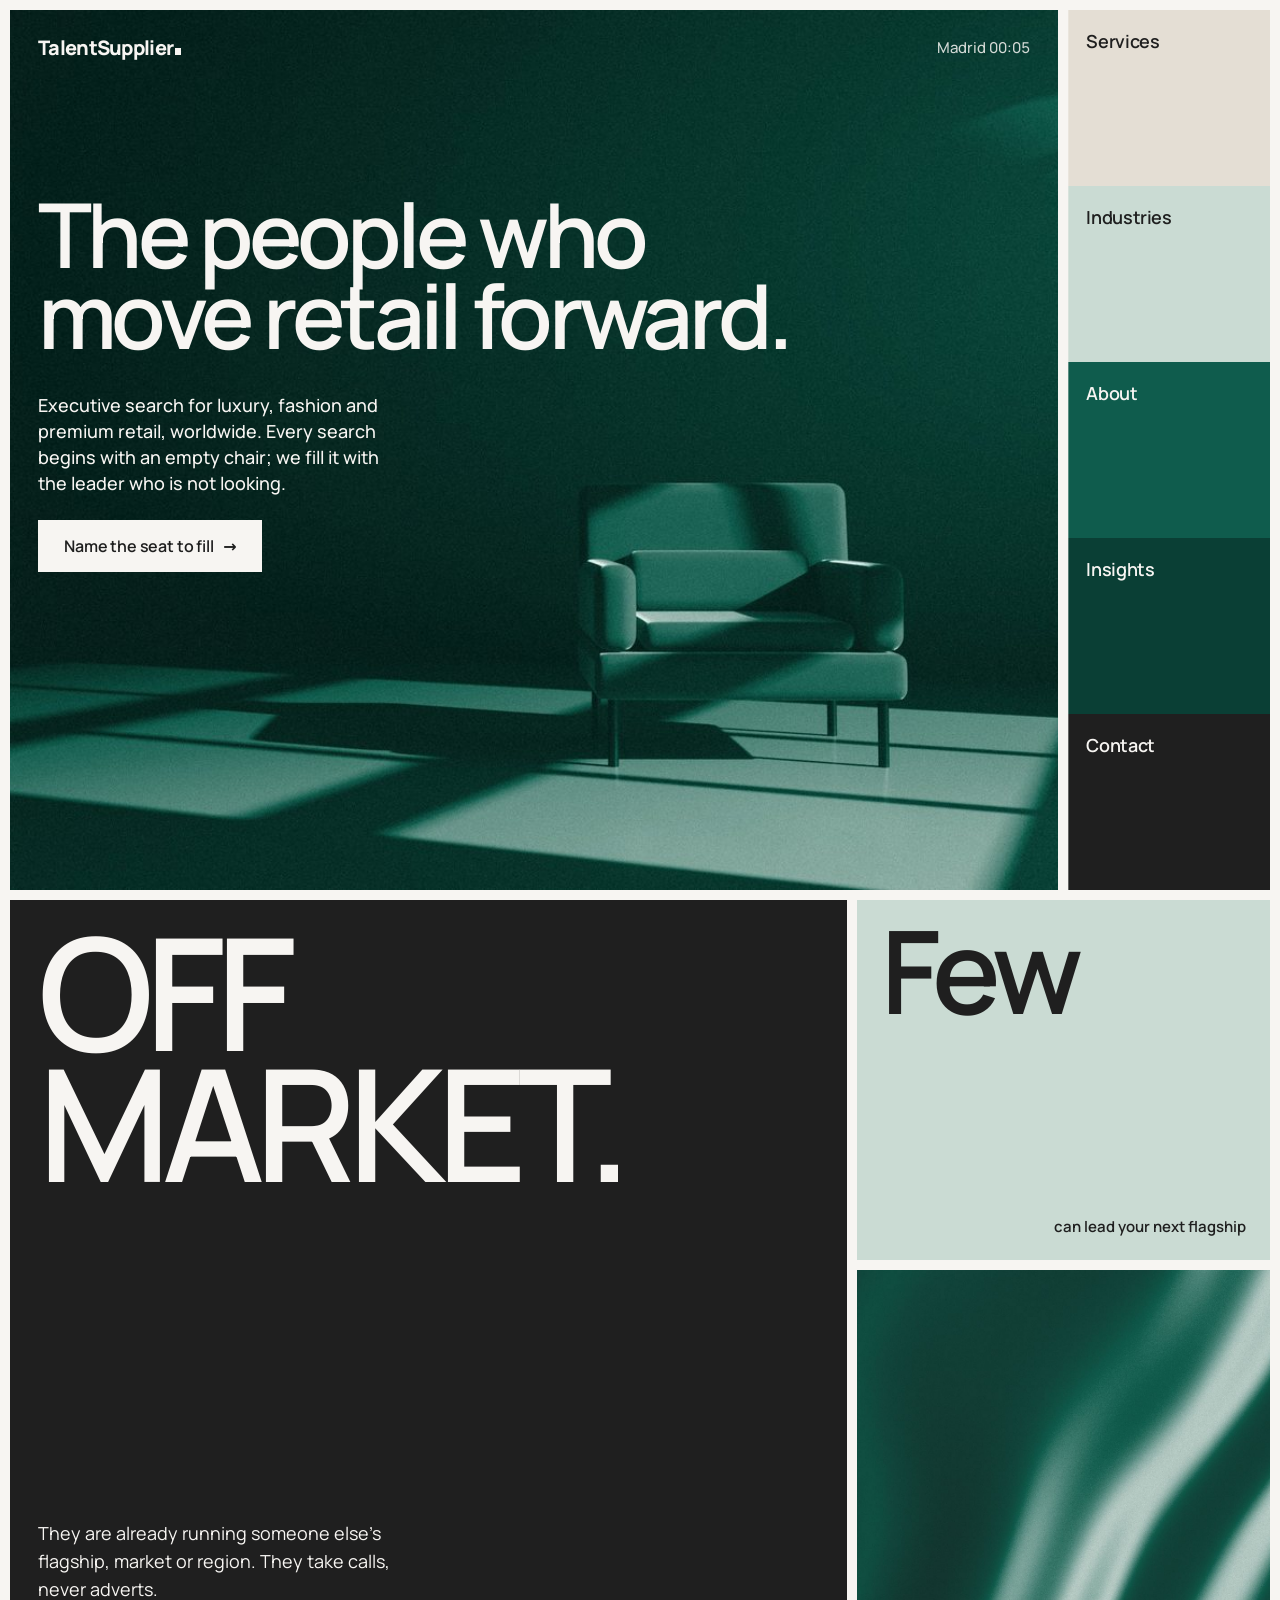
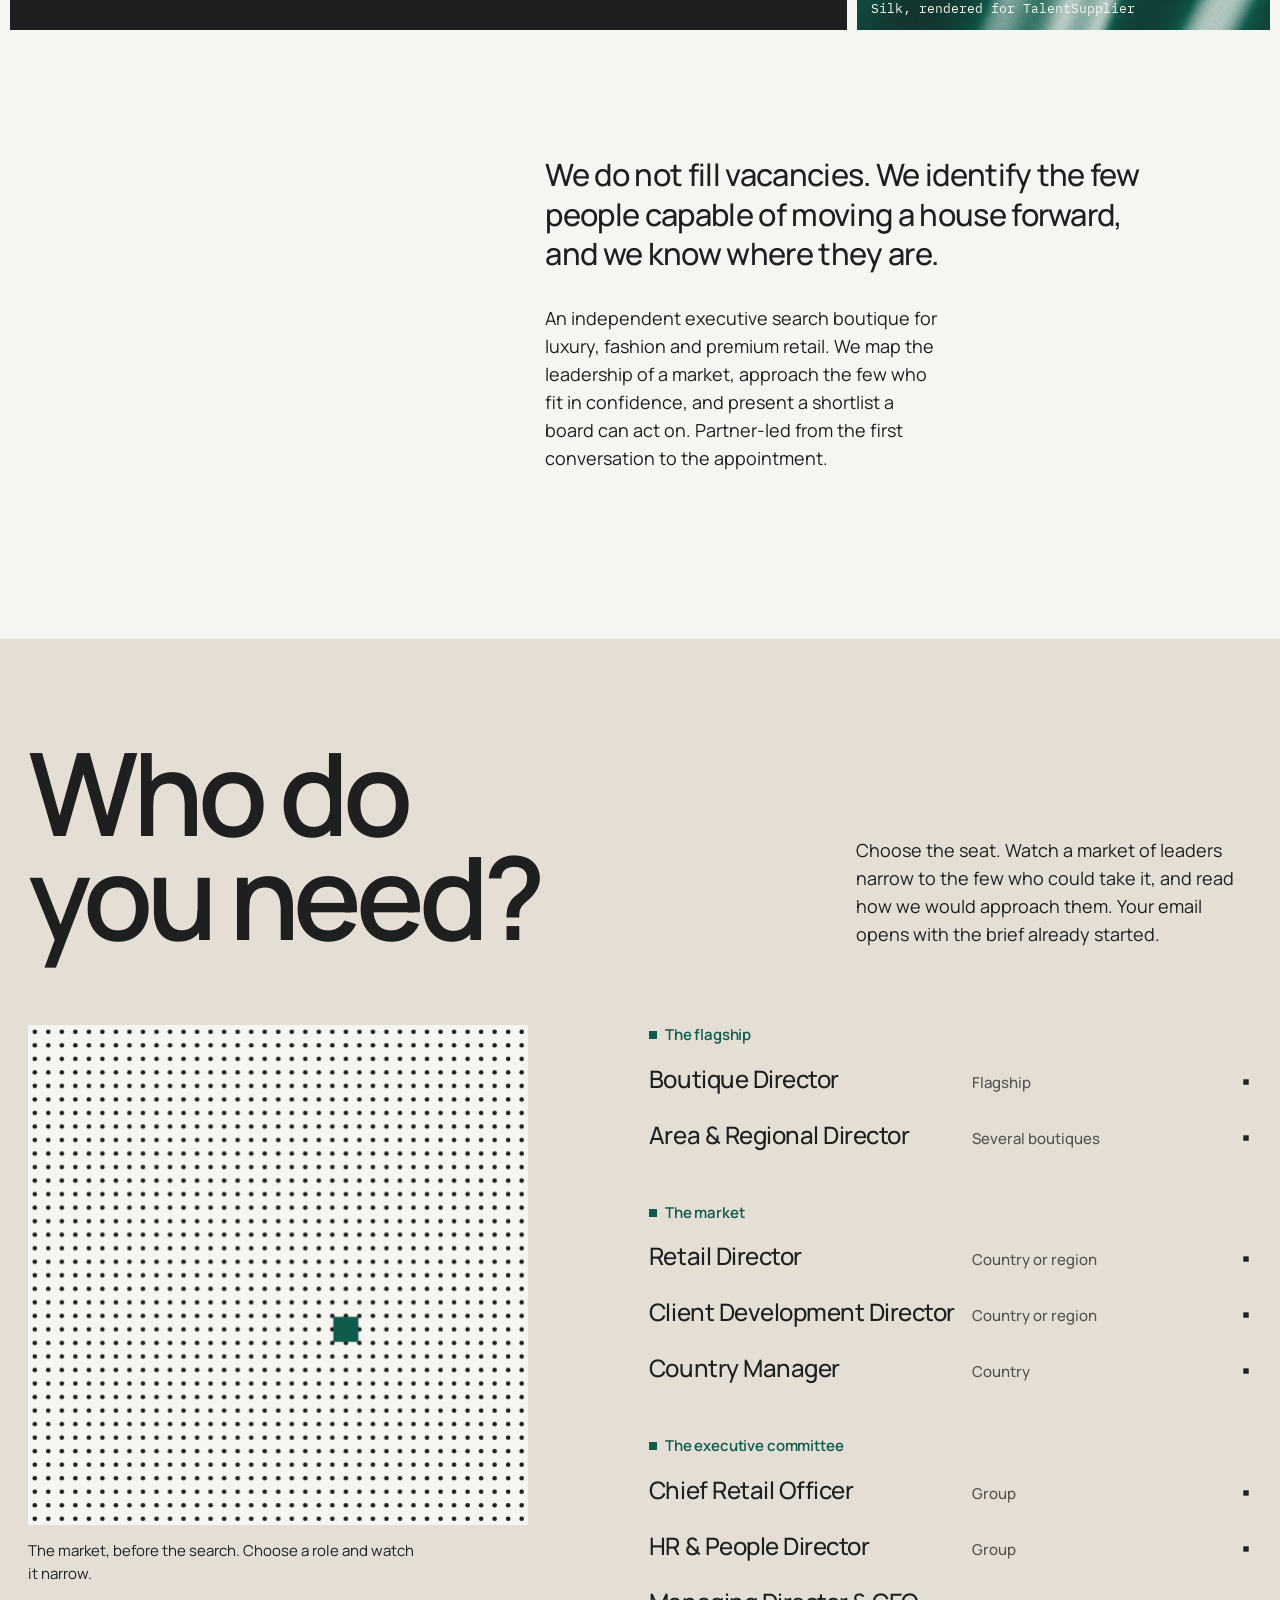
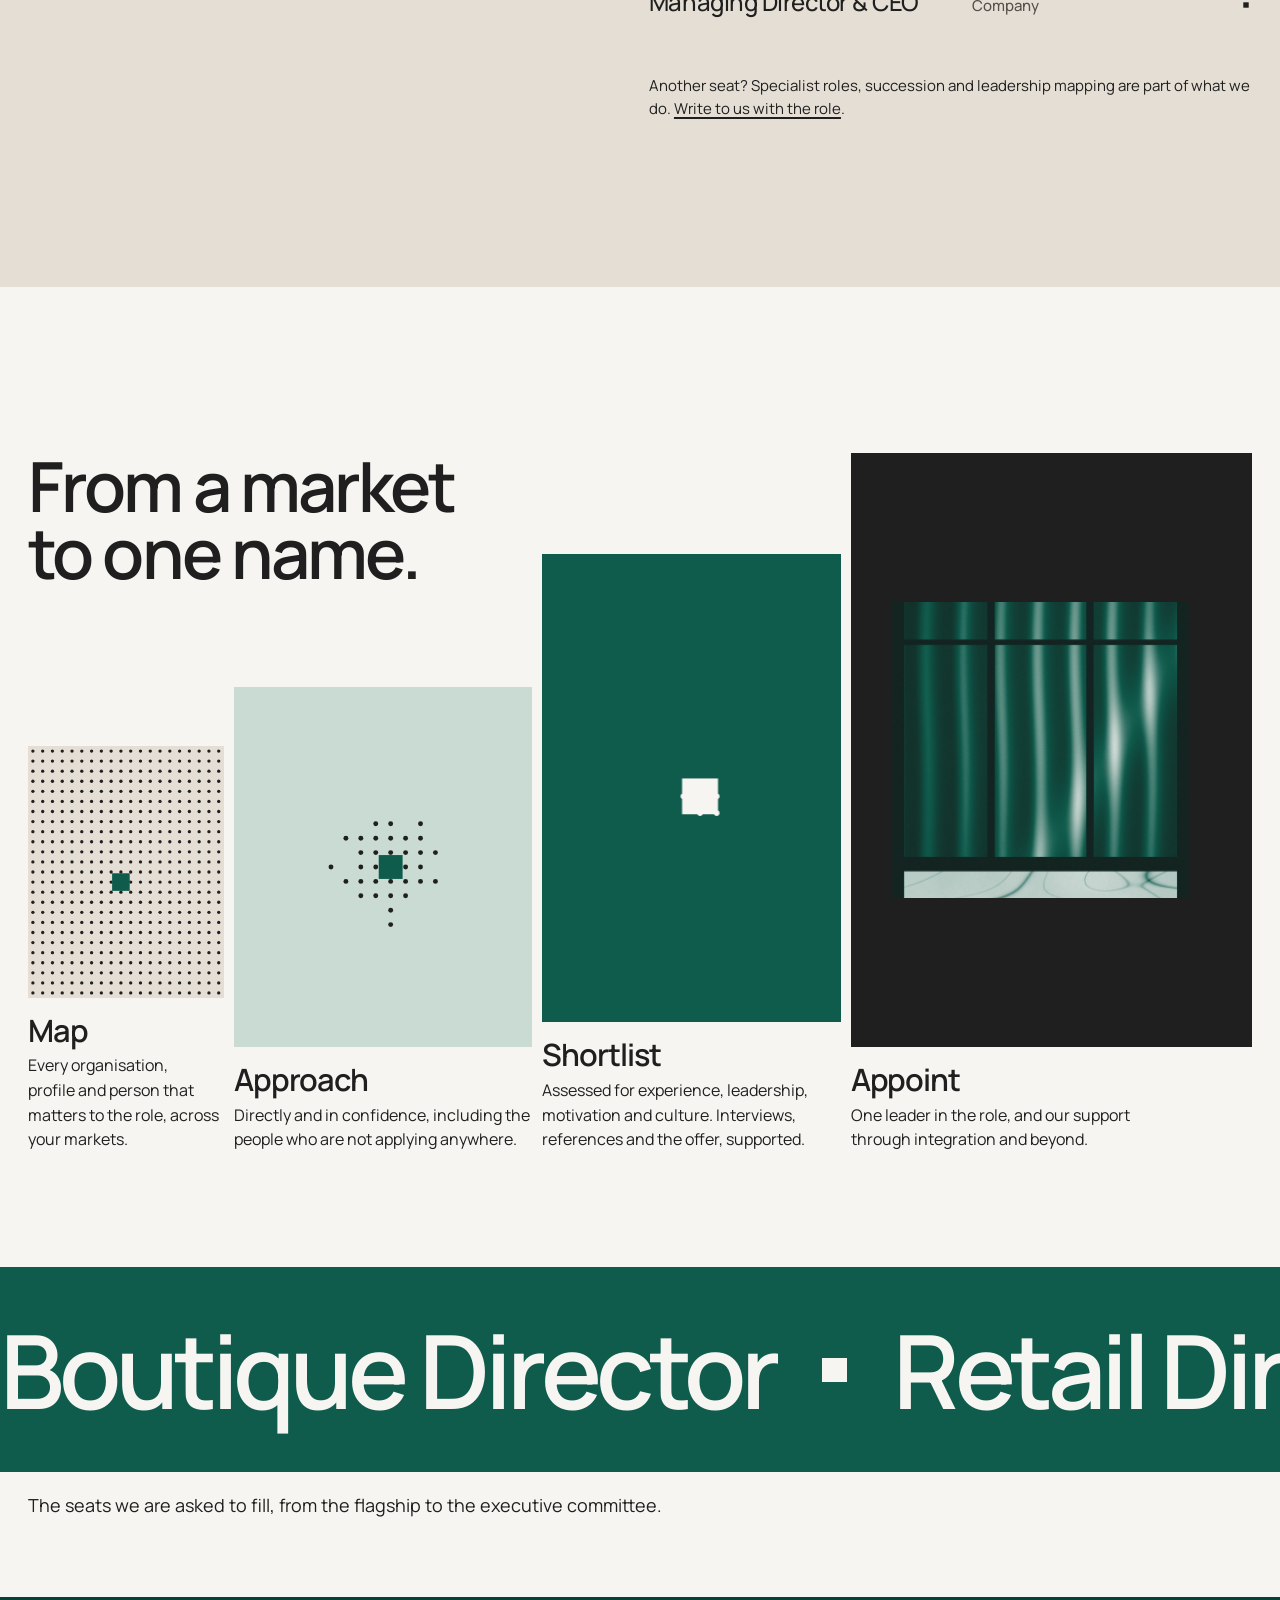
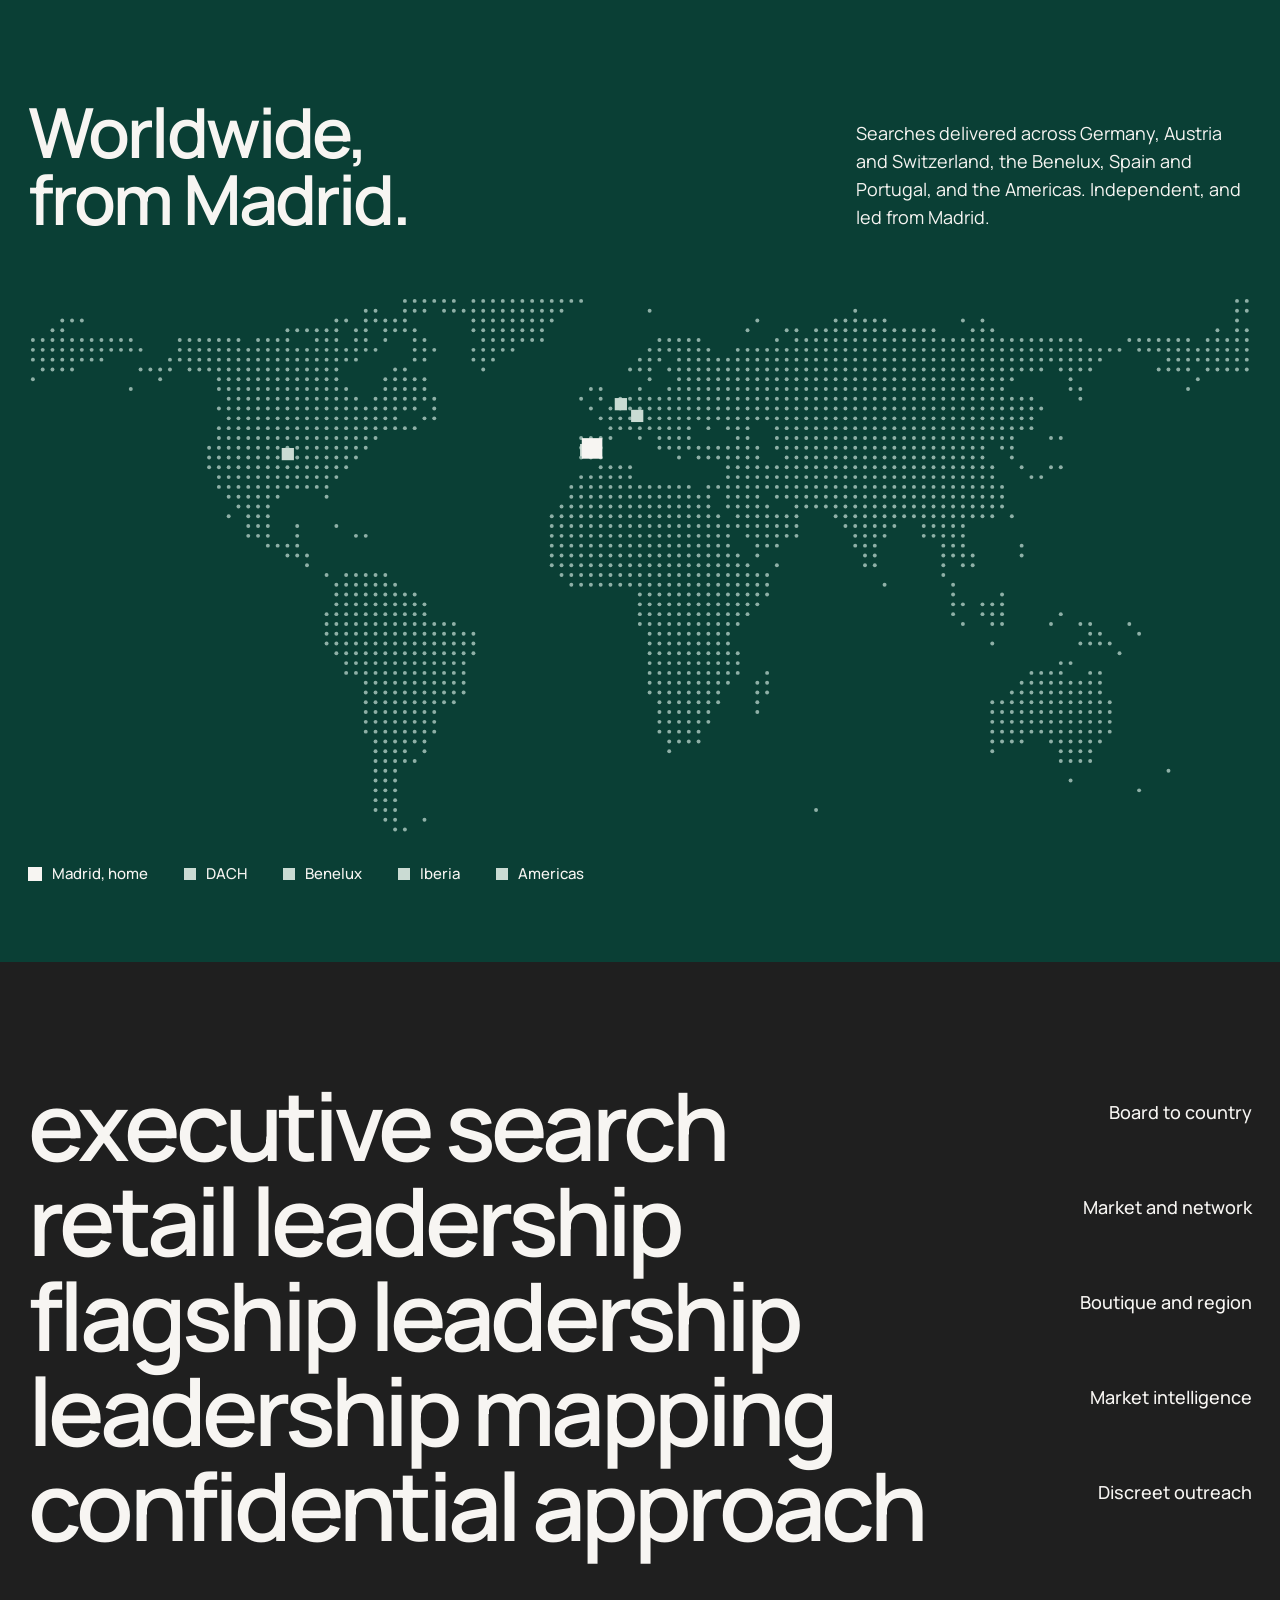
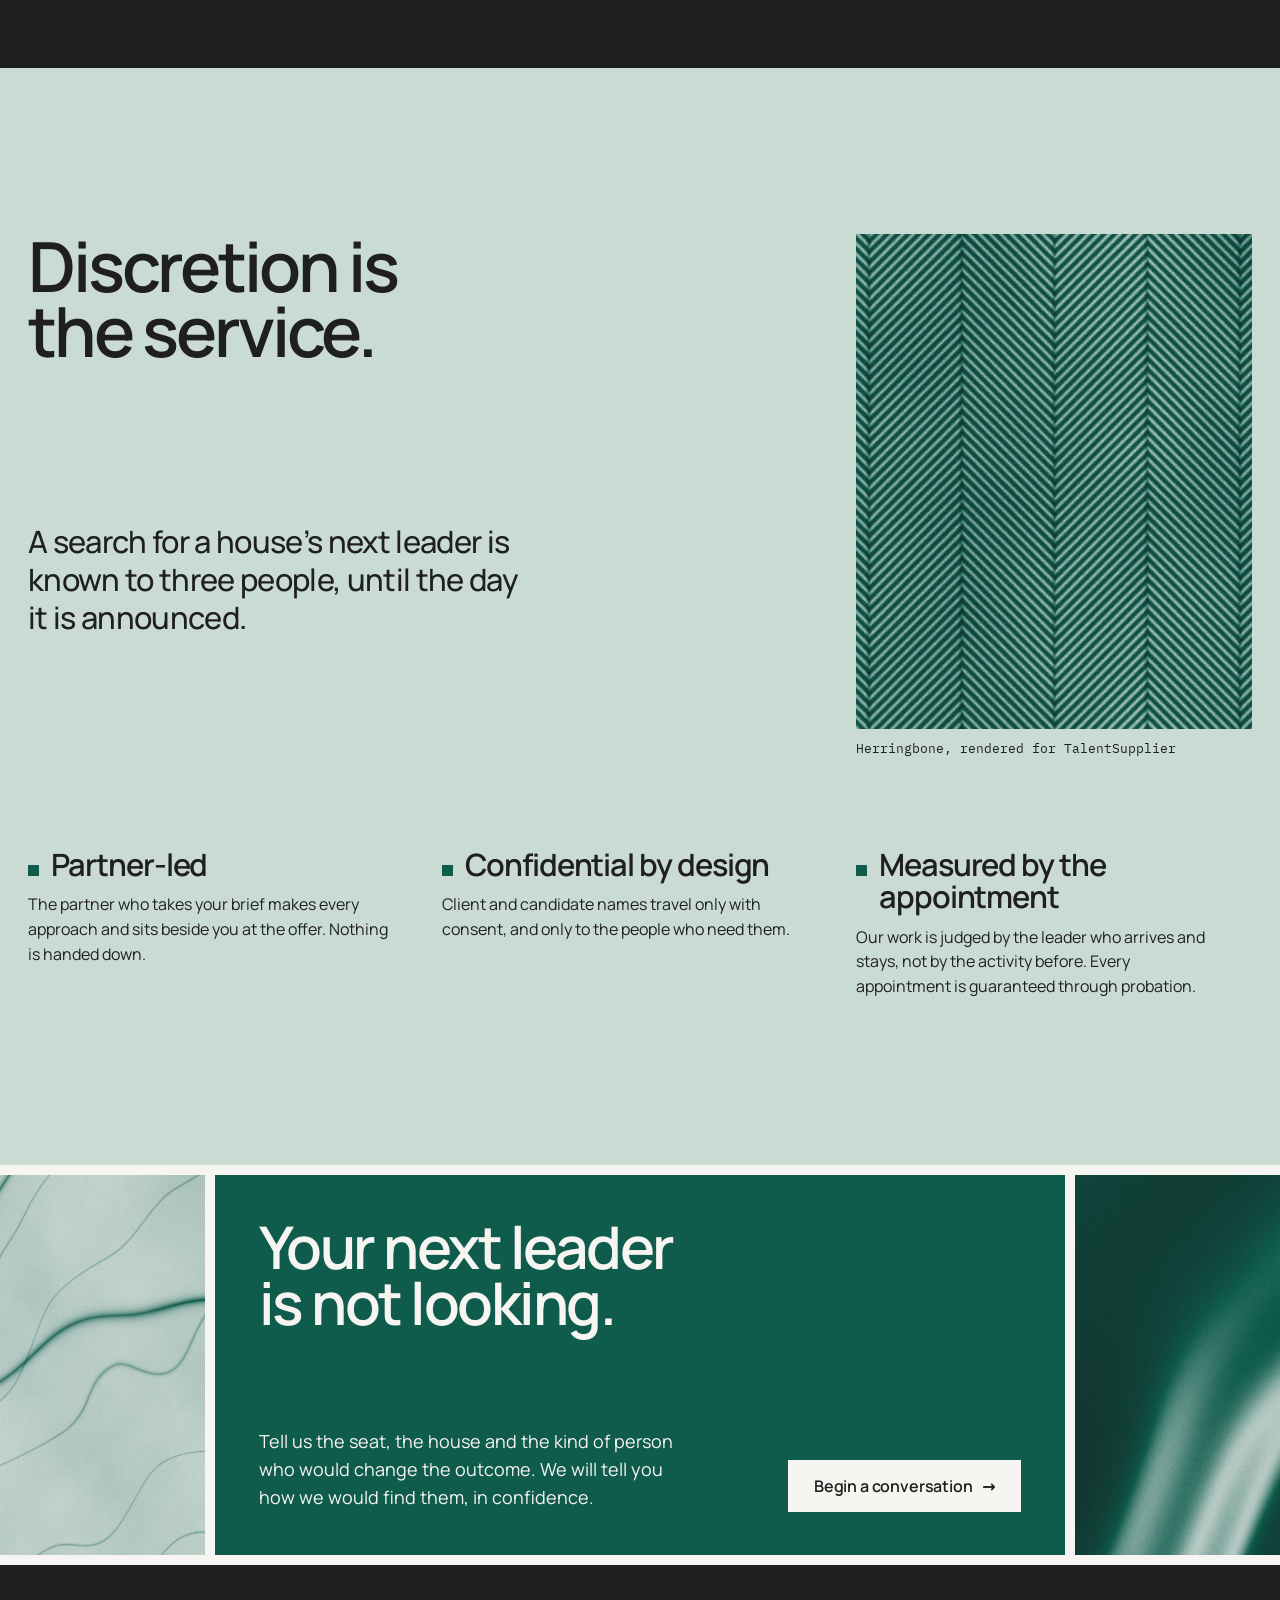
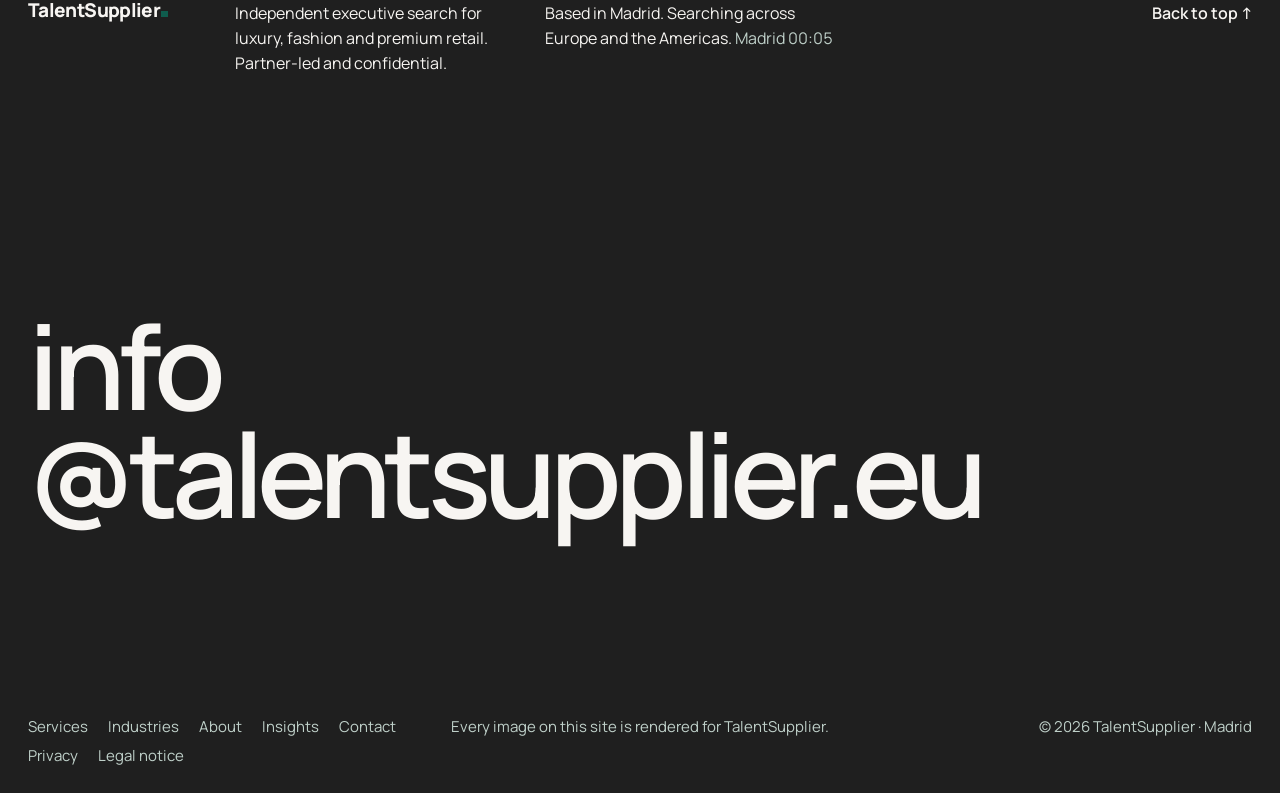
==== commit 9a4c54a0: "Headlines: keep a space between display lines for search engines and screen readers Co-Authored-By: " ====
--- a/index.html
+++ b/index.html
@@ -219,7 +219,7 @@
       <a class="wm" href="index.html" aria-label="TalentSupplier, home">TalentSupplier<i aria-hidden="true"></i></a>
       <span class="clock tab" data-clock aria-hidden="true">Madrid</span>
     </div>
-    <h1><span class="ln">The people who</span><span class="ln">move retail forward.</span></h1>
+    <h1><span class="ln">The people who</span> <span class="ln">move retail forward.</span></h1>
     <div class="pfoot">
       <p>Executive search for luxury, fashion and premium retail, worldwide. Every search begins with an empty chair; we fill it with the leader who is not looking.</p>
       <a class="btn btn--paper" href="#who">Name the seat to fill <span class="ar" aria-hidden="true">→</span></a>
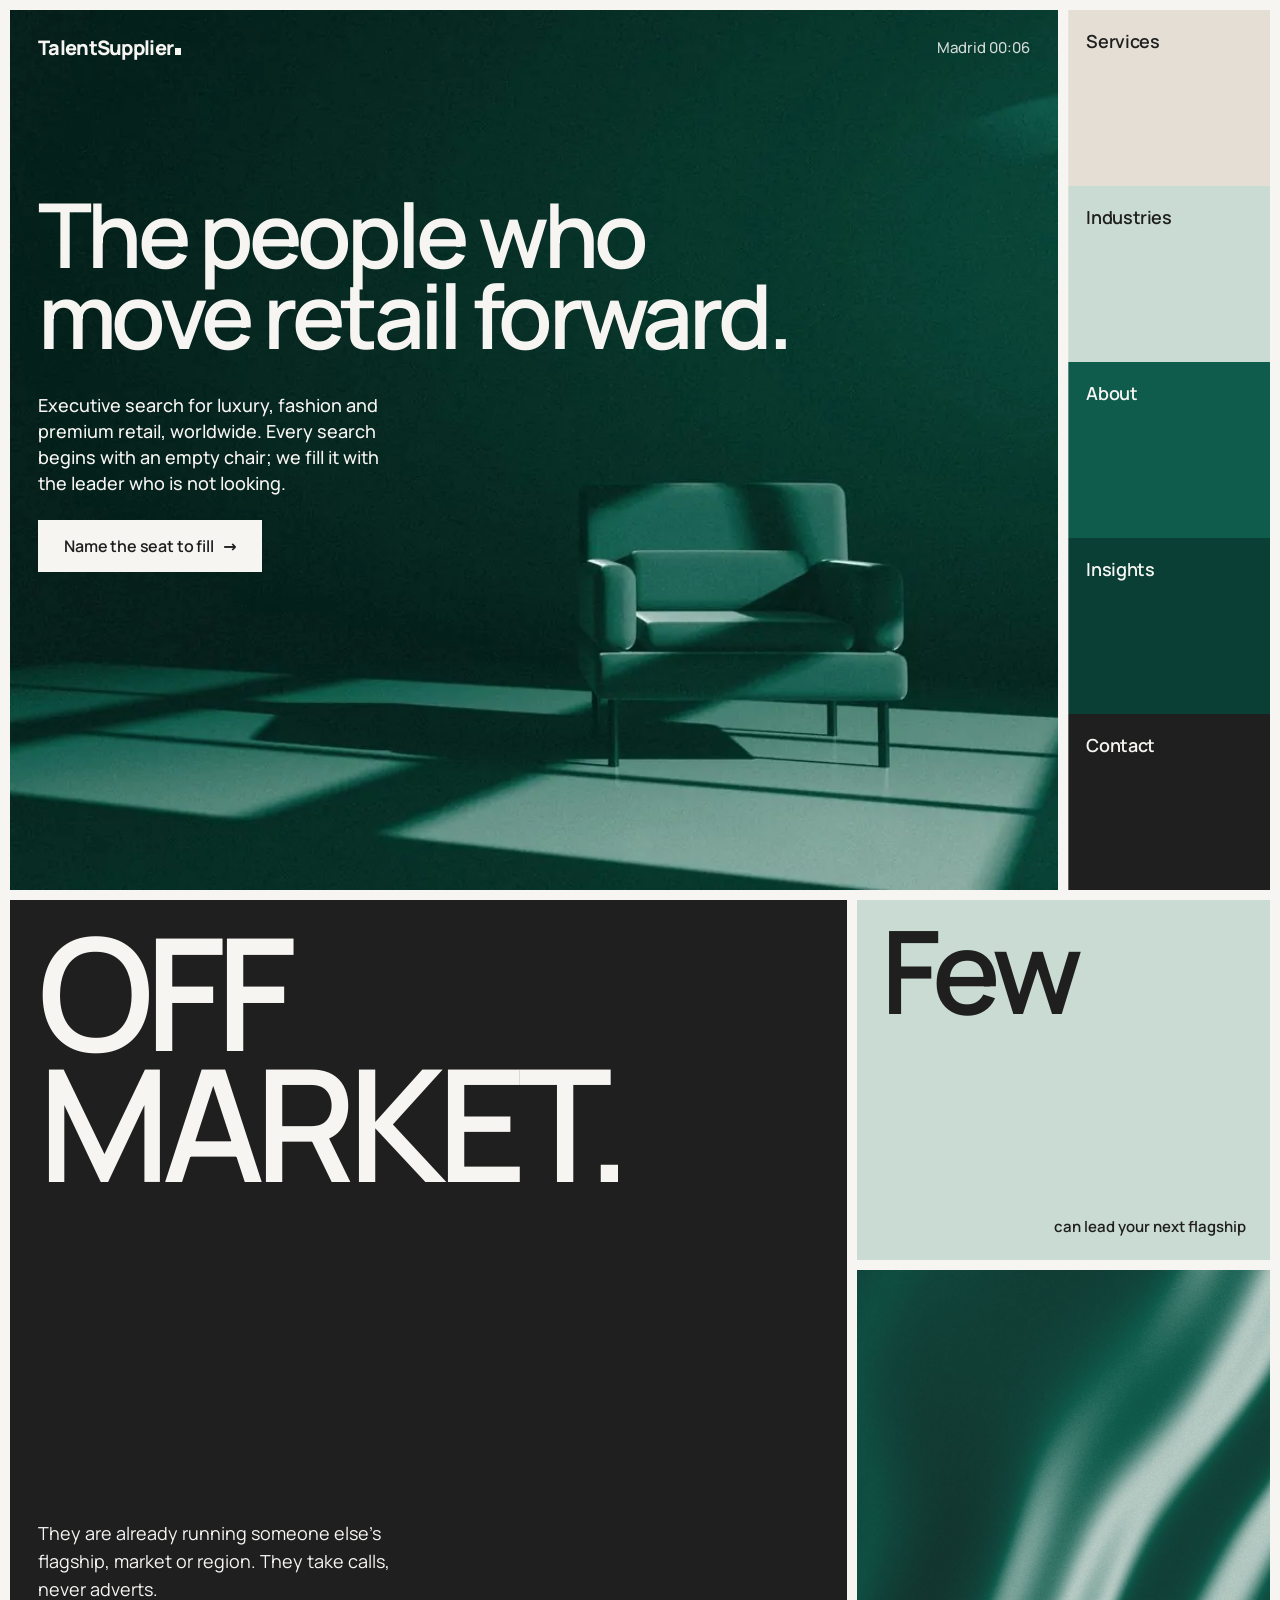
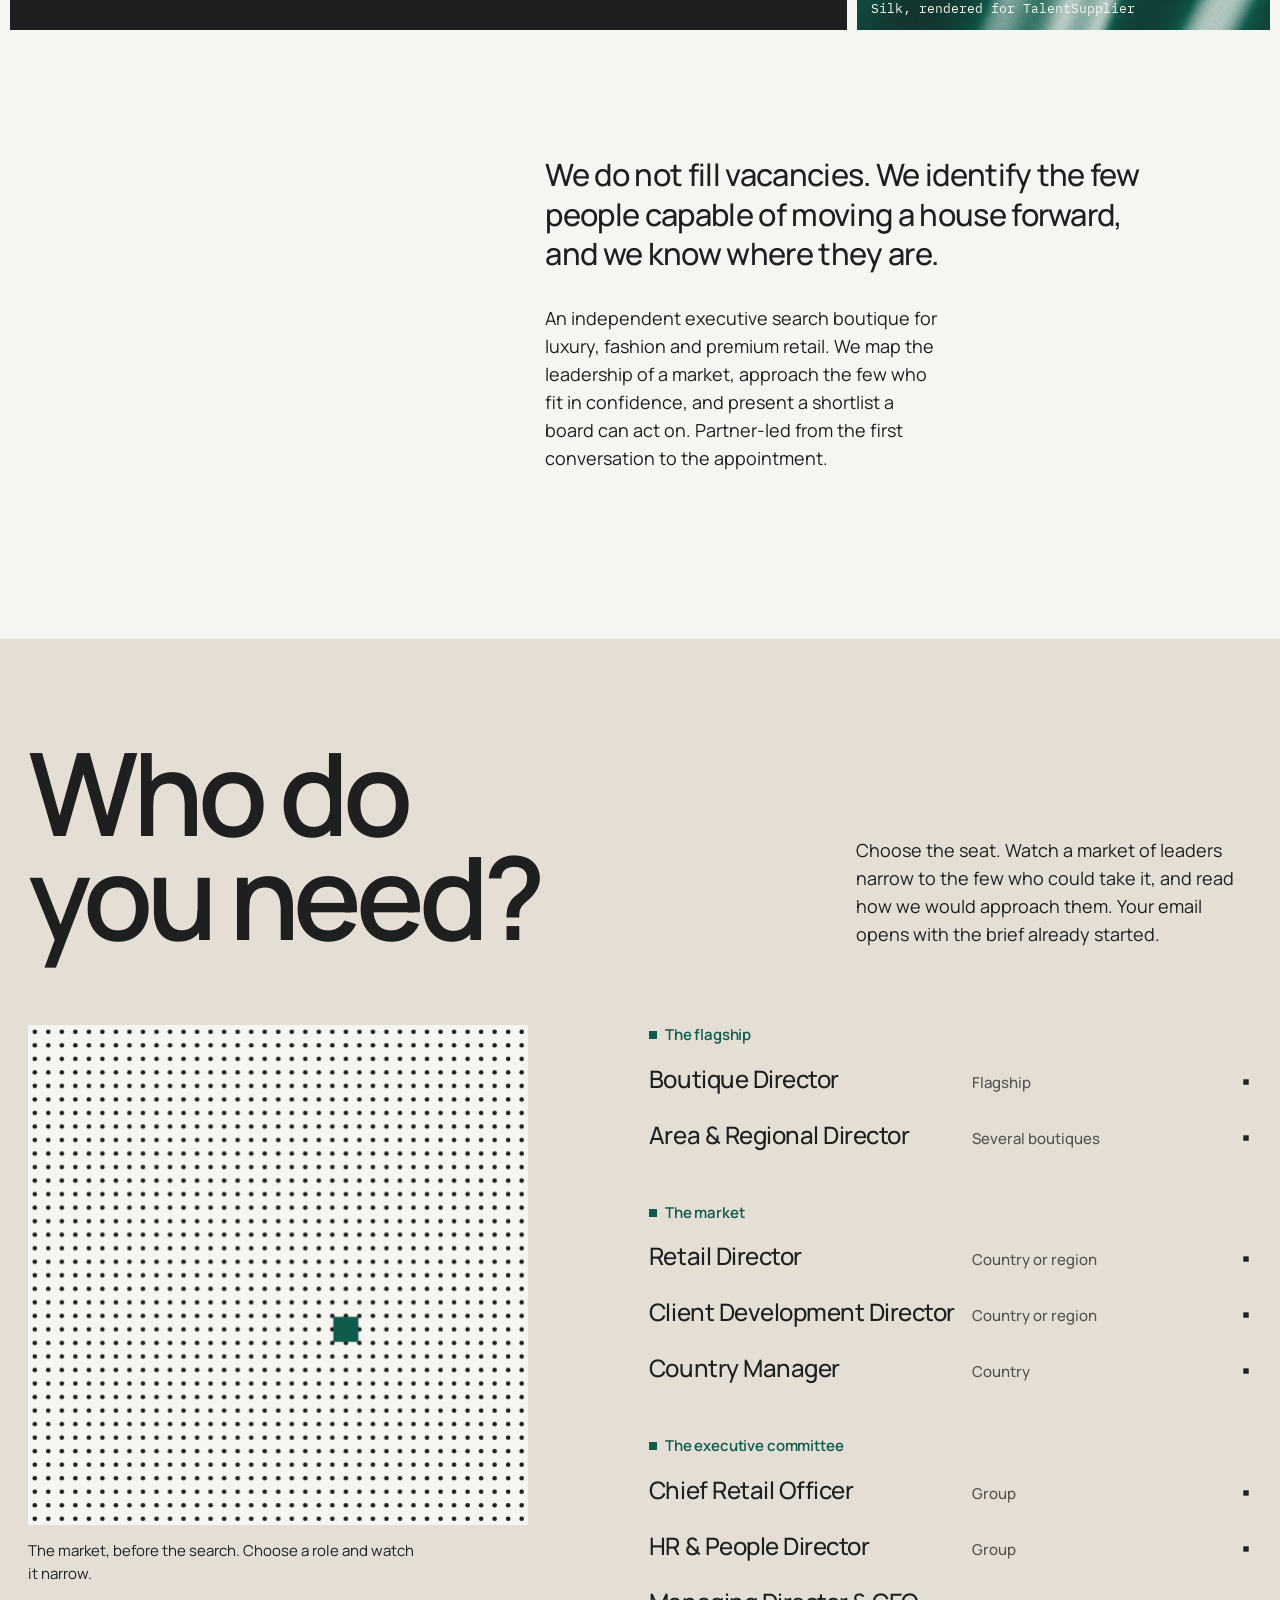
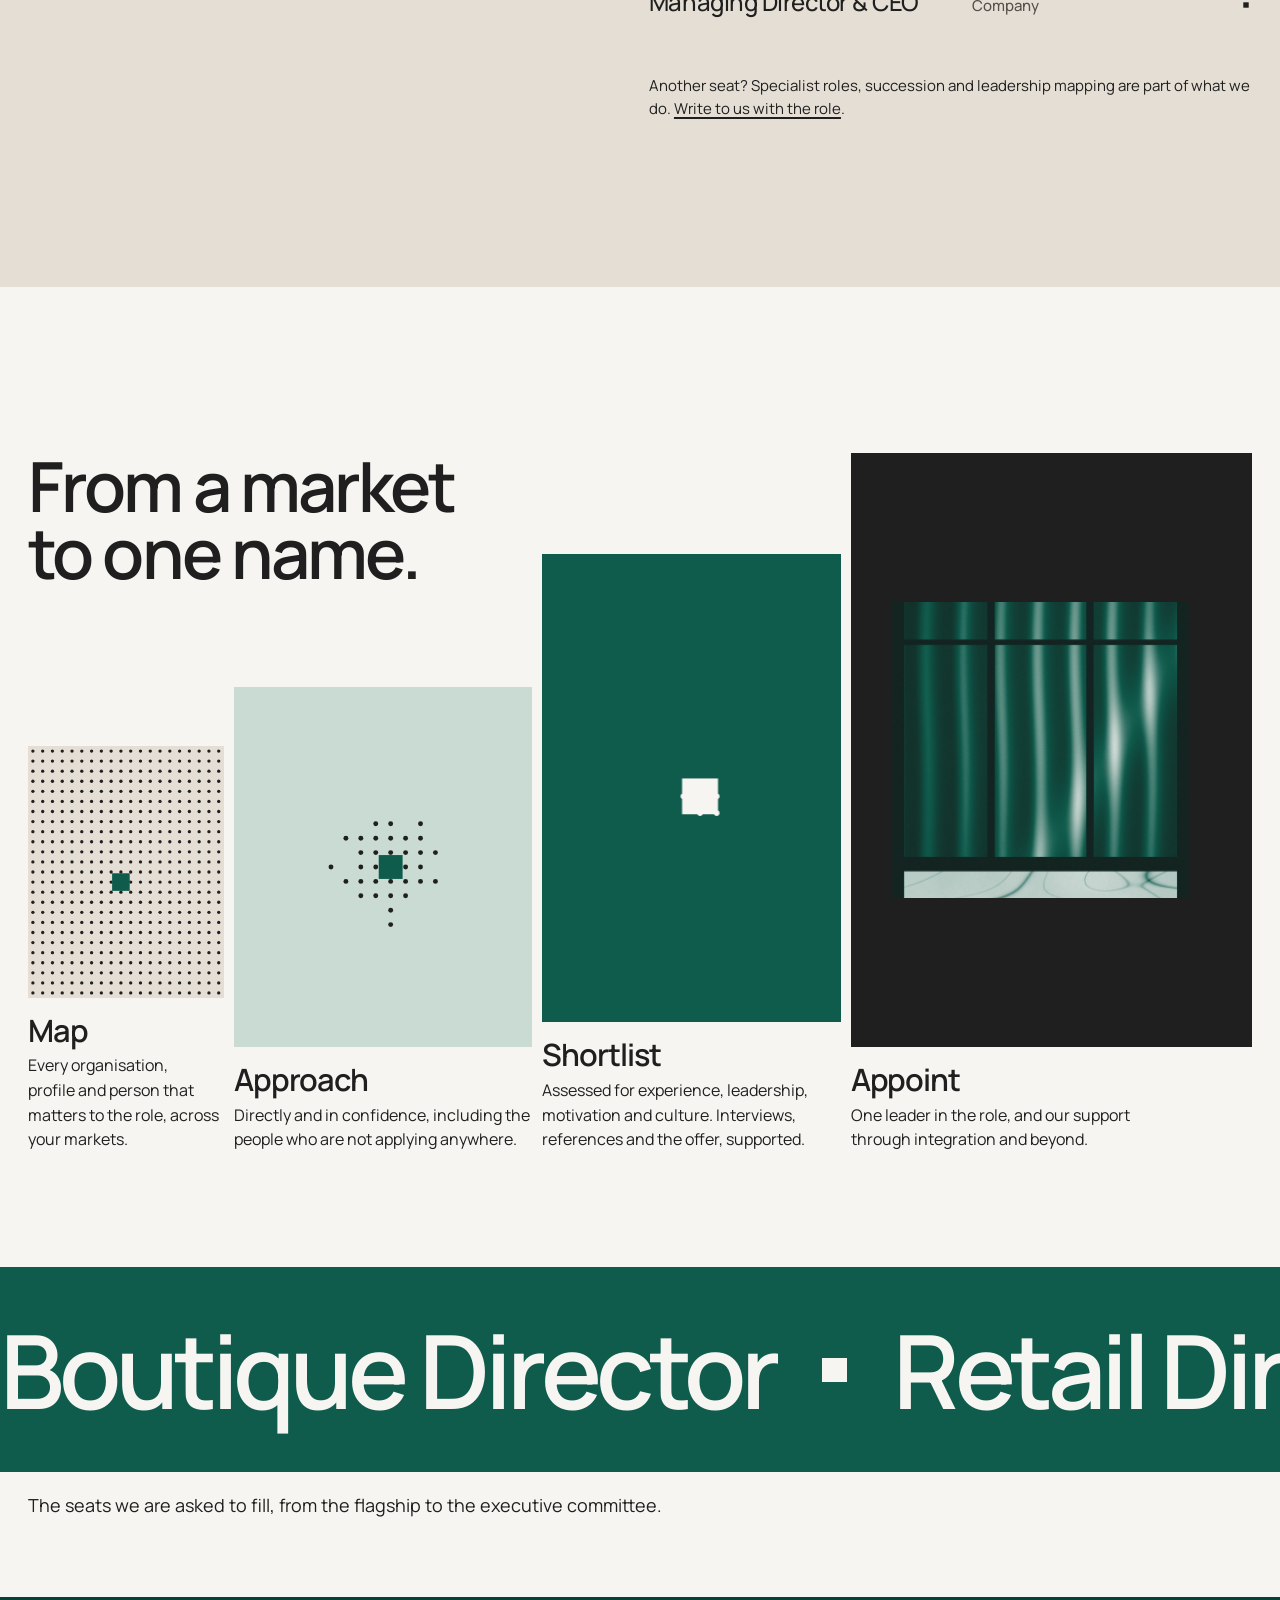
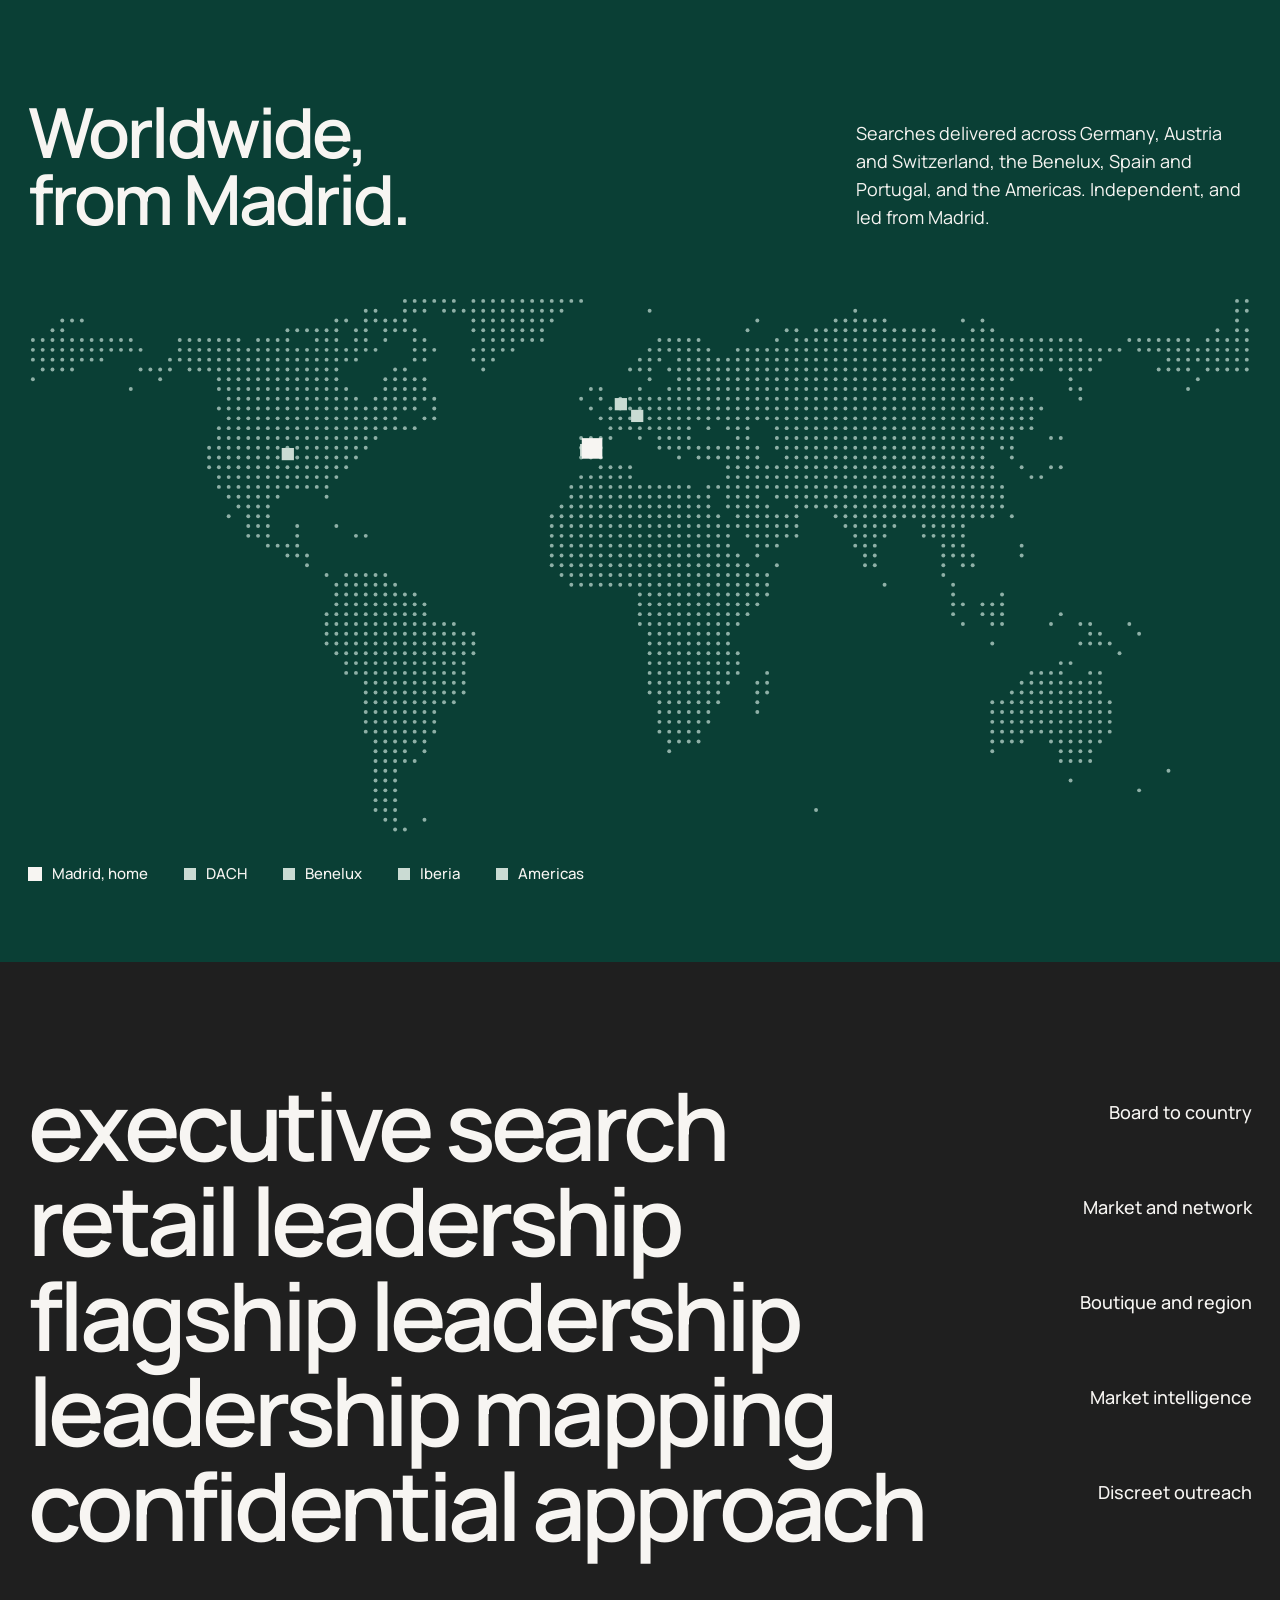
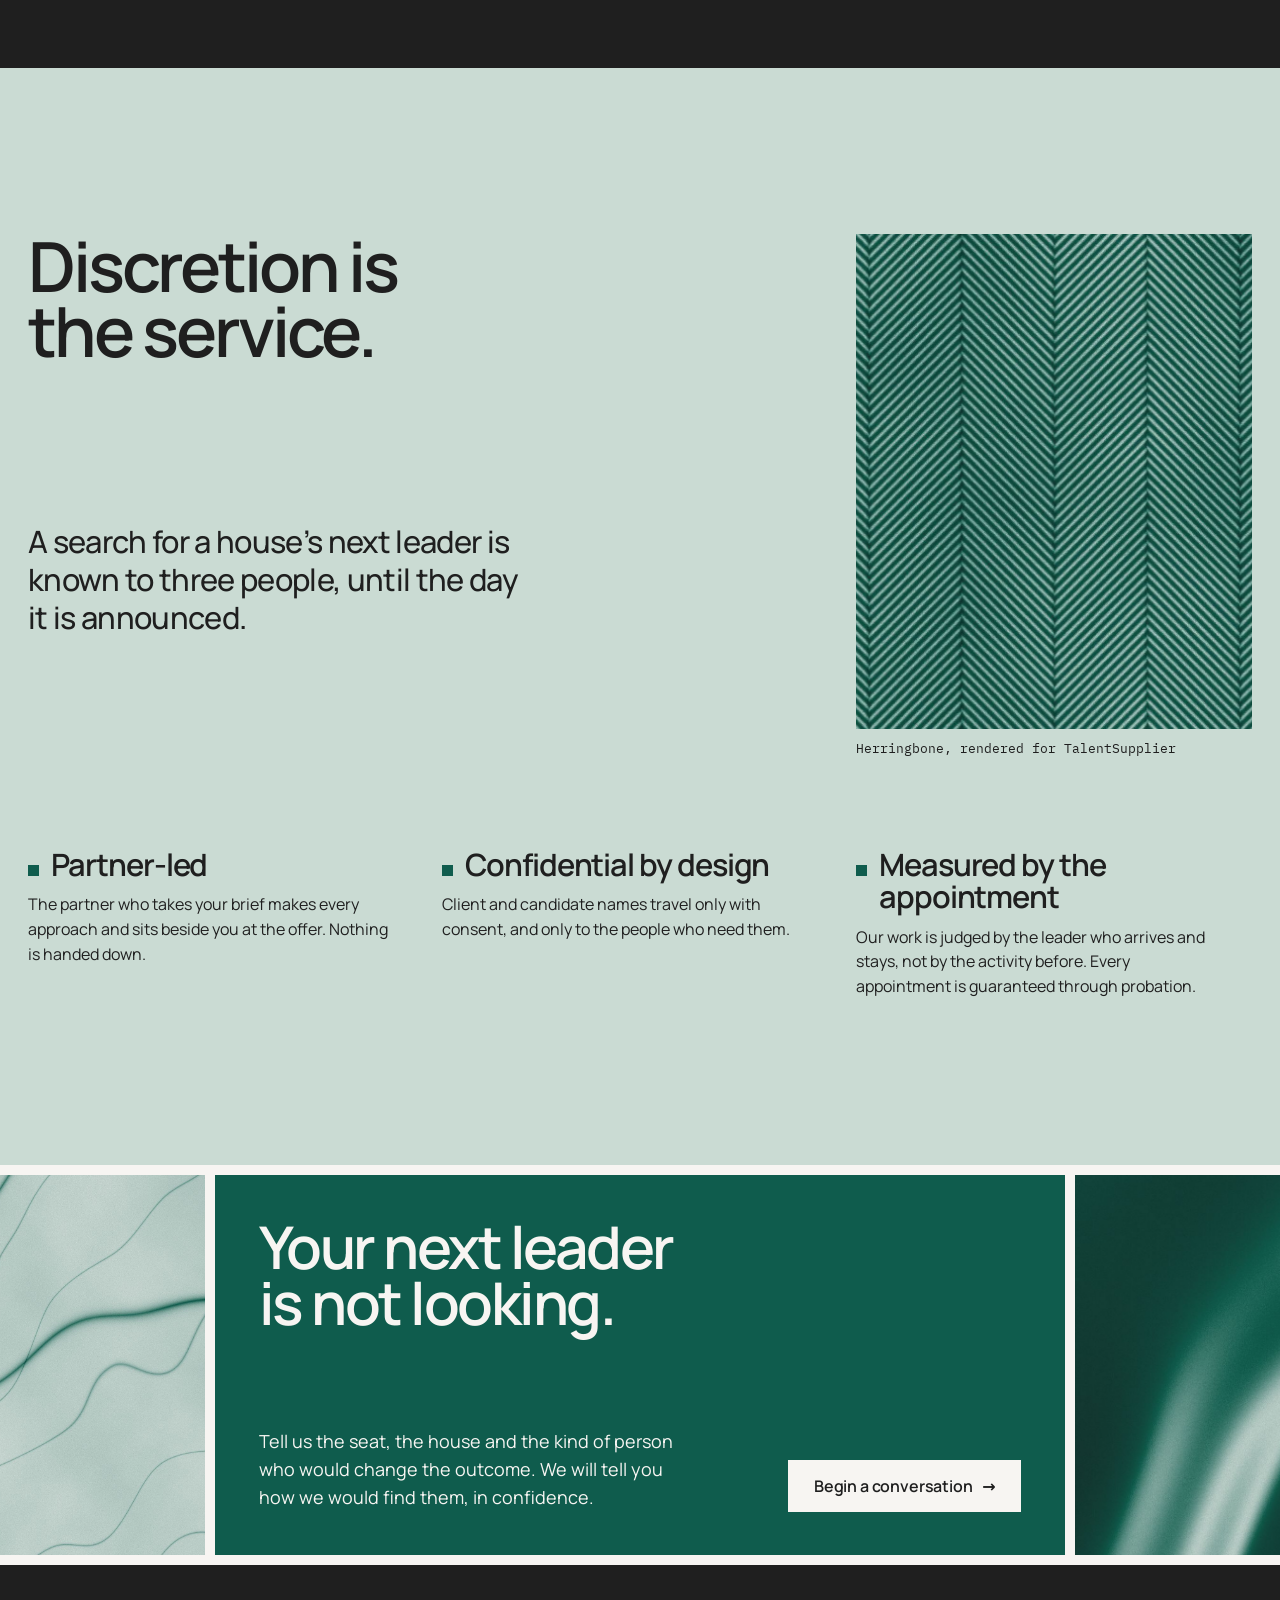
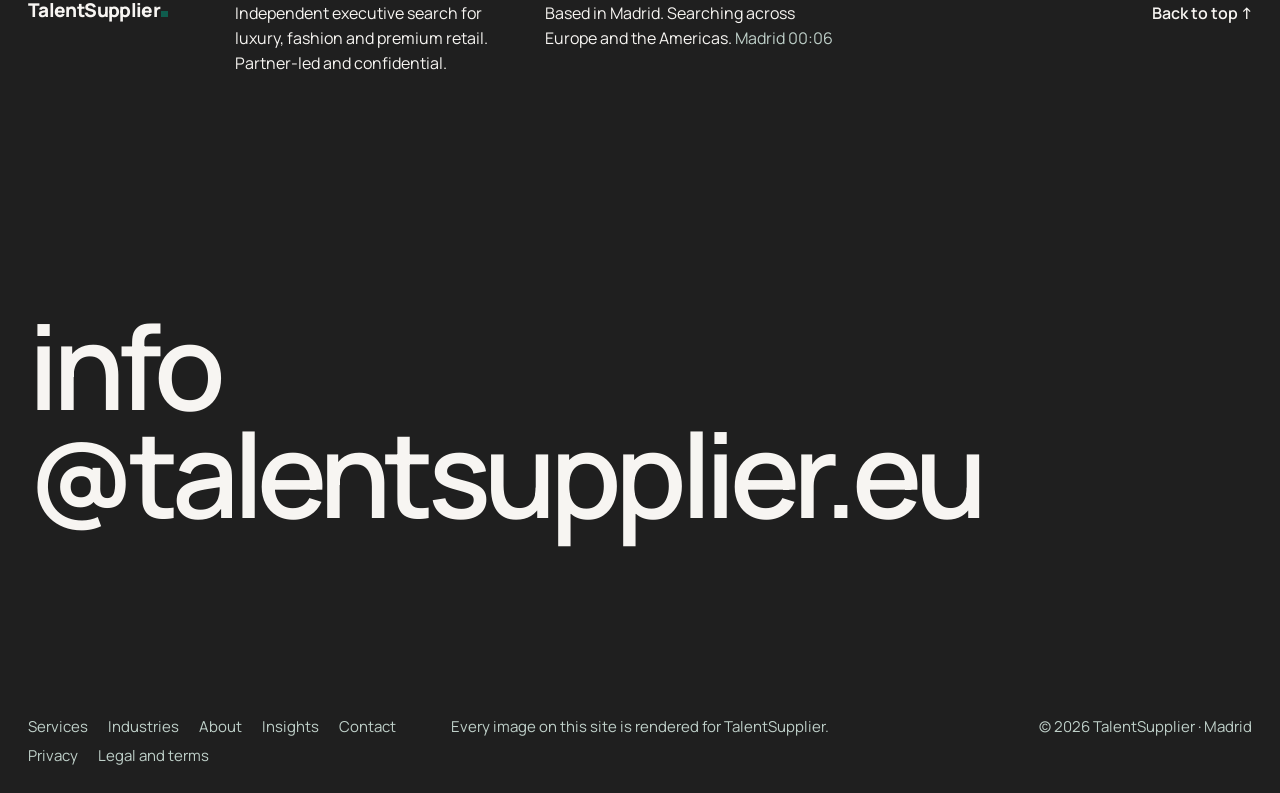
==== commit 4e8bb975: "Launch checklist: SEO files, legal, spam-safe email, consent-gated analytics, lighter images - robot" ====
--- a/index.html
+++ b/index.html
@@ -12,22 +12,31 @@
 <meta property="og:title" content="TalentSupplier | Executive Search for Luxury, Fashion and Premium Retail">
 <meta property="og:description" content="An independent executive search boutique identifying the people who move retail forward. Luxury, fashion and premium retail leadership, worldwide, in confidence.">
 <meta property="og:image" content="https://talentsupplier.eu/assets/brand/og.png">
+<meta property="og:url" content="https://talentsupplier.eu/">
+<meta property="og:locale" content="en_GB">
 <meta property="og:image:width" content="1200"><meta property="og:image:height" content="630">
+<meta property="og:image:alt" content="TalentSupplier. The people who move retail forward.">
 <meta name="twitter:card" content="summary_large_image">
+<meta name="twitter:title" content="TalentSupplier | Executive Search for Luxury, Fashion and Premium Retail">
+<meta name="twitter:description" content="An independent executive search boutique identifying the people who move retail forward. Luxury, fashion and premium retail leadership, worldwide, in confidence.">
+<meta name="twitter:image" content="https://talentsupplier.eu/assets/brand/og.png">
+<meta name="referrer" content="strict-origin-when-cross-origin">
 <link rel="icon" href="assets/brand/favicon.svg" type="image/svg+xml">
 <link rel="icon" href="assets/brand/favicon-32.png" sizes="32x32" type="image/png">
 <link rel="apple-touch-icon" href="assets/brand/apple-touch-icon.png">
+<link rel="manifest" href="site.webmanifest">
 <link rel="preload" href="assets/fonts/manrope-latin-600-normal.woff2" as="font" type="font/woff2" crossorigin>
 <link rel="stylesheet" href="assets/site.css">
 <script>document.documentElement.classList.add('js')</script>
-<link rel="preload" href="assets/img/seat-2200.jpg" as="image" imagesrcset="assets/img/seat-1200.jpg 1200w, assets/img/seat-2200.jpg 2200w" imagesizes="(max-width:900px) 100vw, 84vw">
+<link rel="preload" as="image" type="image/webp" imagesrcset="assets/img/seat-1200.webp 1200w, assets/img/seat-1800.webp 1800w" imagesizes="(max-width:900px) 100vw, 84vw">
+<script type="application/ld+json">{"@context":"https://schema.org","@type":"ProfessionalService","name":"TalentSupplier","url":"https://talentsupplier.eu/","logo":"https://talentsupplier.eu/assets/brand/icon-512.png","image":"https://talentsupplier.eu/assets/brand/og.png","description":"Independent executive search boutique for luxury, fashion and premium retail.","email":"info@talentsupplier.eu","areaServed":["Europe","Americas"],"address":{"@type":"PostalAddress","addressLocality":"Madrid","addressCountry":"ES"},"knowsAbout":["Executive search","Luxury retail leadership","Fashion retail leadership","Leadership mapping"]}</script>
 <script src="assets/map-data.js" defer></script>
 <style>
 /* ---------- hero: the view, and a column of chapters beside it ---------- */
 .hero{height:100svh;min-height:620px;display:grid;grid-template-columns:repeat(12,minmax(0,1fr));gap:10px;padding:10px}
 .hero .panel{grid-column:1/11;position:relative;overflow:hidden;background:var(--deep);color:var(--on-dark);display:flex;flex-direction:column;padding:26px 28px 28px}
 .hero .seat{position:absolute;inset:0;margin:0}
-.hero .seat img{width:100%;height:100%;object-fit:cover;object-position:80% 100%;transform-origin:78% 82%;animation:breathe 24s var(--ease-io) infinite alternate}
+.hero .seat picture{display:block;width:100%;height:100%}.hero .seat img{width:100%;height:100%;object-fit:cover;object-position:80% 100%;transform-origin:78% 82%;animation:breathe 24s var(--ease-io) infinite alternate}
 @keyframes breathe{from{transform:scale(1.01)}to{transform:scale(1.06)}}
 .hero .seat figcaption{position:absolute;right:28px;bottom:24px;color:var(--on-dark-soft);z-index:2}
 .hero .panel>*:not(.seat){position:relative;z-index:2}
@@ -214,7 +223,7 @@
 <main id="main">
 <section class="hero" id="hero" data-c="paper" aria-label="Introduction">
   <div class="panel">
-    <figure class="seat"><img src="assets/img/seat-2200.jpg" srcset="assets/img/seat-1200.jpg 1200w, assets/img/seat-2200.jpg 2200w" sizes="(max-width:900px) 100vw, 84vw" width="2200" height="1500" alt="An empty lounge chair in a quiet room, lit by sunlight falling through a window" fetchpriority="high"></figure>
+    <figure class="seat"><picture><source type="image/webp" srcset="assets/img/seat-1200.webp 1200w, assets/img/seat-1800.webp 1800w" sizes="(max-width:900px) 100vw, 84vw"><img src="assets/img/seat-2200.jpg" srcset="assets/img/seat-1200.jpg 1200w, assets/img/seat-2200.jpg 2200w" sizes="(max-width:900px) 100vw, 84vw" width="2200" height="1500" alt="An empty lounge chair in a quiet room, lit by sunlight falling through a window" fetchpriority="high"></picture></figure>
     <div class="top">
       <a class="wm" href="index.html" aria-label="TalentSupplier, home">TalentSupplier<i aria-hidden="true"></i></a>
       <span class="clock tab" data-clock aria-hidden="true">Madrid</span>
@@ -264,29 +273,29 @@
     <div class="table" id="roleTable">
       <div class="group rv">
         <h3>The flagship</h3>
-        <a class="role" href="mailto:info@talentsupplier.eu?subject=Confidential%20search%3A%20Boutique%20Director" data-role="Boutique Director" data-keep="12" data-cap="Directors of flagships and maisons at comparable houses, including those not on the market." data-how="We map the directors running flagships of comparable houses in your city, and approach the ones ready for yours."><span>Boutique Director</span><span class="v">Flagship</span><span class="ar" aria-hidden="true"></span></a>
-        <a class="role" href="mailto:info@talentsupplier.eu?subject=Confidential%20search%3A%20Area%20%26%20Regional%20Director" data-role="Area &amp; Regional Director" data-keep="9" data-cap="Leaders who already run several doors and lead boutique directors from a distance." data-how="We search for leaders who already run several boutiques, and test how they lead directors they rarely see."><span>Area &amp; Regional Director</span><span class="v">Several boutiques</span><span class="ar" aria-hidden="true"></span></a>
+        <a class="role" href="&#109;&#97;&#105;&#108;&#116;&#111;&#58;&#105;&#110;&#102;&#111;&#64;&#116;&#97;&#108;&#101;&#110;&#116;&#115;&#117;&#112;&#112;&#108;&#105;&#101;&#114;&#46;&#101;&#117;?subject=Confidential%20search%3A%20Boutique%20Director" data-role="Boutique Director" data-keep="12" data-cap="Directors of flagships and maisons at comparable houses, including those not on the market." data-how="We map the directors running flagships of comparable houses in your city, and approach the ones ready for yours."><span>Boutique Director</span><span class="v">Flagship</span><span class="ar" aria-hidden="true"></span></a>
+        <a class="role" href="&#109;&#97;&#105;&#108;&#116;&#111;&#58;&#105;&#110;&#102;&#111;&#64;&#116;&#97;&#108;&#101;&#110;&#116;&#115;&#117;&#112;&#112;&#108;&#105;&#101;&#114;&#46;&#101;&#117;?subject=Confidential%20search%3A%20Area%20%26%20Regional%20Director" data-role="Area &amp; Regional Director" data-keep="9" data-cap="Leaders who already run several doors and lead boutique directors from a distance." data-how="We search for leaders who already run several boutiques, and test how they lead directors they rarely see."><span>Area &amp; Regional Director</span><span class="v">Several boutiques</span><span class="ar" aria-hidden="true"></span></a>
       </div>
       <div class="group rv">
         <h3>The market</h3>
-        <a class="role" href="mailto:info@talentsupplier.eu?subject=Confidential%20search%3A%20Retail%20Director" data-role="Retail Director" data-keep="7" data-cap="Retail leaders who have opened, grown or repositioned networks in your markets." data-how="We map the retail leaders who have opened, grown or repositioned networks in your target markets, and approach them directly."><span>Retail Director</span><span class="v">Country or region</span><span class="ar" aria-hidden="true"></span></a>
-        <a class="role" href="mailto:info@talentsupplier.eu?subject=Confidential%20search%3A%20Client%20Development%20Director" data-role="Client Development Director" data-keep="6" data-cap="The leaders behind clienteling and private client programmes at comparable houses." data-how="We look for the people who built clienteling and private client programmes that measurably moved a house’s top clients."><span>Client Development Director</span><span class="v">Country or region</span><span class="ar" aria-hidden="true"></span></a>
-        <a class="role" href="mailto:info@talentsupplier.eu?subject=Confidential%20search%3A%20Country%20Manager" data-role="Country Manager" data-keep="5" data-cap="Country leaders at houses operating at your level. Few of them, none of them looking." data-how="A confidential search across the houses that operate at your level in the country, partner-led throughout."><span>Country Manager</span><span class="v">Country</span><span class="ar" aria-hidden="true"></span></a>
+        <a class="role" href="&#109;&#97;&#105;&#108;&#116;&#111;&#58;&#105;&#110;&#102;&#111;&#64;&#116;&#97;&#108;&#101;&#110;&#116;&#115;&#117;&#112;&#112;&#108;&#105;&#101;&#114;&#46;&#101;&#117;?subject=Confidential%20search%3A%20Retail%20Director" data-role="Retail Director" data-keep="7" data-cap="Retail leaders who have opened, grown or repositioned networks in your markets." data-how="We map the retail leaders who have opened, grown or repositioned networks in your target markets, and approach them directly."><span>Retail Director</span><span class="v">Country or region</span><span class="ar" aria-hidden="true"></span></a>
+        <a class="role" href="&#109;&#97;&#105;&#108;&#116;&#111;&#58;&#105;&#110;&#102;&#111;&#64;&#116;&#97;&#108;&#101;&#110;&#116;&#115;&#117;&#112;&#112;&#108;&#105;&#101;&#114;&#46;&#101;&#117;?subject=Confidential%20search%3A%20Client%20Development%20Director" data-role="Client Development Director" data-keep="6" data-cap="The leaders behind clienteling and private client programmes at comparable houses." data-how="We look for the people who built clienteling and private client programmes that measurably moved a house’s top clients."><span>Client Development Director</span><span class="v">Country or region</span><span class="ar" aria-hidden="true"></span></a>
+        <a class="role" href="&#109;&#97;&#105;&#108;&#116;&#111;&#58;&#105;&#110;&#102;&#111;&#64;&#116;&#97;&#108;&#101;&#110;&#116;&#115;&#117;&#112;&#112;&#108;&#105;&#101;&#114;&#46;&#101;&#117;?subject=Confidential%20search%3A%20Country%20Manager" data-role="Country Manager" data-keep="5" data-cap="Country leaders at houses operating at your level. Few of them, none of them looking." data-how="A confidential search across the houses that operate at your level in the country, partner-led throughout."><span>Country Manager</span><span class="v">Country</span><span class="ar" aria-hidden="true"></span></a>
       </div>
       <div class="group rv">
         <h3>The executive committee</h3>
-        <a class="role" href="mailto:info@talentsupplier.eu?subject=Confidential%20search%3A%20Chief%20Retail%20Officer" data-role="Chief Retail Officer" data-keep="4" data-cap="A handful of executives who have run retail at group level." data-how="A discreet approach to the few executives who have run retail across brands or regions at group level."><span>Chief Retail Officer</span><span class="v">Group</span><span class="ar" aria-hidden="true"></span></a>
-        <a class="role" href="mailto:info@talentsupplier.eu?subject=Confidential%20search%3A%20HR%20%26%20People%20Director" data-role="HR &amp; People Director" data-keep="5" data-cap="People leaders who know retail teams from the boutique up, and have built them across markets." data-how="We look for people leaders who know retail teams from the boutique up, and who have built them across markets."><span>HR &amp; People Director</span><span class="v">Group</span><span class="ar" aria-hidden="true"></span></a>
-        <a class="role" href="mailto:info@talentsupplier.eu?subject=Confidential%20search%3A%20Managing%20Director%20%26%20CEO" data-role="Managing Director &amp; CEO" data-keep="3" data-cap="A handful of names. A fully confidential search, partner-led from the first conversation." data-how="A fully confidential search for general managers with P&amp;L ownership in comparable houses, partner-led to the appointment."><span>Managing Director &amp; CEO</span><span class="v">Company</span><span class="ar" aria-hidden="true"></span></a>
+        <a class="role" href="&#109;&#97;&#105;&#108;&#116;&#111;&#58;&#105;&#110;&#102;&#111;&#64;&#116;&#97;&#108;&#101;&#110;&#116;&#115;&#117;&#112;&#112;&#108;&#105;&#101;&#114;&#46;&#101;&#117;?subject=Confidential%20search%3A%20Chief%20Retail%20Officer" data-role="Chief Retail Officer" data-keep="4" data-cap="A handful of executives who have run retail at group level." data-how="A discreet approach to the few executives who have run retail across brands or regions at group level."><span>Chief Retail Officer</span><span class="v">Group</span><span class="ar" aria-hidden="true"></span></a>
+        <a class="role" href="&#109;&#97;&#105;&#108;&#116;&#111;&#58;&#105;&#110;&#102;&#111;&#64;&#116;&#97;&#108;&#101;&#110;&#116;&#115;&#117;&#112;&#112;&#108;&#105;&#101;&#114;&#46;&#101;&#117;?subject=Confidential%20search%3A%20HR%20%26%20People%20Director" data-role="HR &amp; People Director" data-keep="5" data-cap="People leaders who know retail teams from the boutique up, and have built them across markets." data-how="We look for people leaders who know retail teams from the boutique up, and who have built them across markets."><span>HR &amp; People Director</span><span class="v">Group</span><span class="ar" aria-hidden="true"></span></a>
+        <a class="role" href="&#109;&#97;&#105;&#108;&#116;&#111;&#58;&#105;&#110;&#102;&#111;&#64;&#116;&#97;&#108;&#101;&#110;&#116;&#115;&#117;&#112;&#112;&#108;&#105;&#101;&#114;&#46;&#101;&#117;?subject=Confidential%20search%3A%20Managing%20Director%20%26%20CEO" data-role="Managing Director &amp; CEO" data-keep="3" data-cap="A handful of names. A fully confidential search, partner-led from the first conversation." data-how="A fully confidential search for general managers with P&amp;L ownership in comparable houses, partner-led to the appointment."><span>Managing Director &amp; CEO</span><span class="v">Company</span><span class="ar" aria-hidden="true"></span></a>
       </div>
       <div class="brief" id="brief" aria-live="polite">
         <p id="briefText"></p>
         <div class="row">
-          <a class="btn btn--paper" id="briefMail" href="mailto:info@talentsupplier.eu">Start this brief by email <span class="ar" aria-hidden="true">→</span></a>
-          <span>info@talentsupplier.eu</span>
+          <a class="btn btn--paper" id="briefMail" href="&#109;&#97;&#105;&#108;&#116;&#111;&#58;&#105;&#110;&#102;&#111;&#64;&#116;&#97;&#108;&#101;&#110;&#116;&#115;&#117;&#112;&#112;&#108;&#105;&#101;&#114;&#46;&#101;&#117;">Start this brief by email <span class="ar" aria-hidden="true">→</span></a>
+          <span>&#105;&#110;&#102;&#111;&#64;&#116;&#97;&#108;&#101;&#110;&#116;&#115;&#117;&#112;&#112;&#108;&#105;&#101;&#114;&#46;&#101;&#117;</span>
         </div>
       </div>
-      <p class="else">Another seat? Specialist roles, succession and leadership mapping are part of what we do. <a class="link" href="mailto:info@talentsupplier.eu?subject=Confidential%20search">Write to us with the role</a>.</p>
+      <p class="else">Another seat? Specialist roles, succession and leadership mapping are part of what we do. <a class="link" href="&#109;&#97;&#105;&#108;&#116;&#111;&#58;&#105;&#110;&#102;&#111;&#64;&#116;&#97;&#108;&#101;&#110;&#116;&#115;&#117;&#112;&#112;&#108;&#105;&#101;&#114;&#46;&#101;&#117;?subject=Confidential%20search">Write to us with the role</a>.</p>
     </div>
   </div>
 </section>
@@ -371,9 +380,9 @@
     <p class="n2">Based in Madrid. Searching across Europe and the Americas. <span class="tab soft" data-clock></span></p>
     <a class="up" href="#main">Back to top ↑</a>
   </div>
-  <a class="mail" href="mailto:info@talentsupplier.eu">info<br>@talentsupplier.eu</a>
+  <a class="mail" href="&#109;&#97;&#105;&#108;&#116;&#111;&#58;&#105;&#110;&#102;&#111;&#64;&#116;&#97;&#108;&#101;&#110;&#116;&#115;&#117;&#112;&#112;&#108;&#105;&#101;&#114;&#46;&#101;&#117;">info<br>@talentsupplier.eu</a>
   <div class="meta">
-    <nav aria-label="Footer"><a href="services.html">Services</a><a href="industries.html">Industries</a><a href="about.html">About</a><a href="journal.html">Insights</a><a href="contact.html">Contact</a><a href="privacy-policy.html">Privacy</a><a href="legal-notice.html">Legal notice</a></nav>
+    <nav aria-label="Footer"><a href="services.html">Services</a><a href="industries.html">Industries</a><a href="about.html">About</a><a href="journal.html">Insights</a><a href="contact.html">Contact</a><a href="privacy-policy.html">Privacy</a><a href="legal-notice.html">Legal and terms</a></nav>
     <span>Every image on this site is rendered for TalentSupplier.</span>
     <span class="r">© 2026 TalentSupplier · Madrid</span>
   </div>
--- a/assets/site.css
+++ b/assets/site.css
@@ -224,3 +224,9 @@
   .js .lift img,.js .lift video{transform:none}.js .lift::after{display:none}
   .names .track{animation:none}
 }
+
+/* ---------- consent (only when analytics is switched on) ---------- */
+.consent{position:fixed;left:var(--m);bottom:var(--m);z-index:60;max-width:420px;background:var(--ink);color:var(--on-dark);padding:20px 22px;display:flex;flex-direction:column;gap:16px;font-size:15px;line-height:1.45}
+.consent div{display:flex;gap:10px}.consent .btn{min-height:44px;padding:0 18px;font-size:15px}
+.consent .btn--ink{background:var(--deep)}
+@media (max-width:900px){.consent{left:8px;right:8px;bottom:8px;max-width:none}}
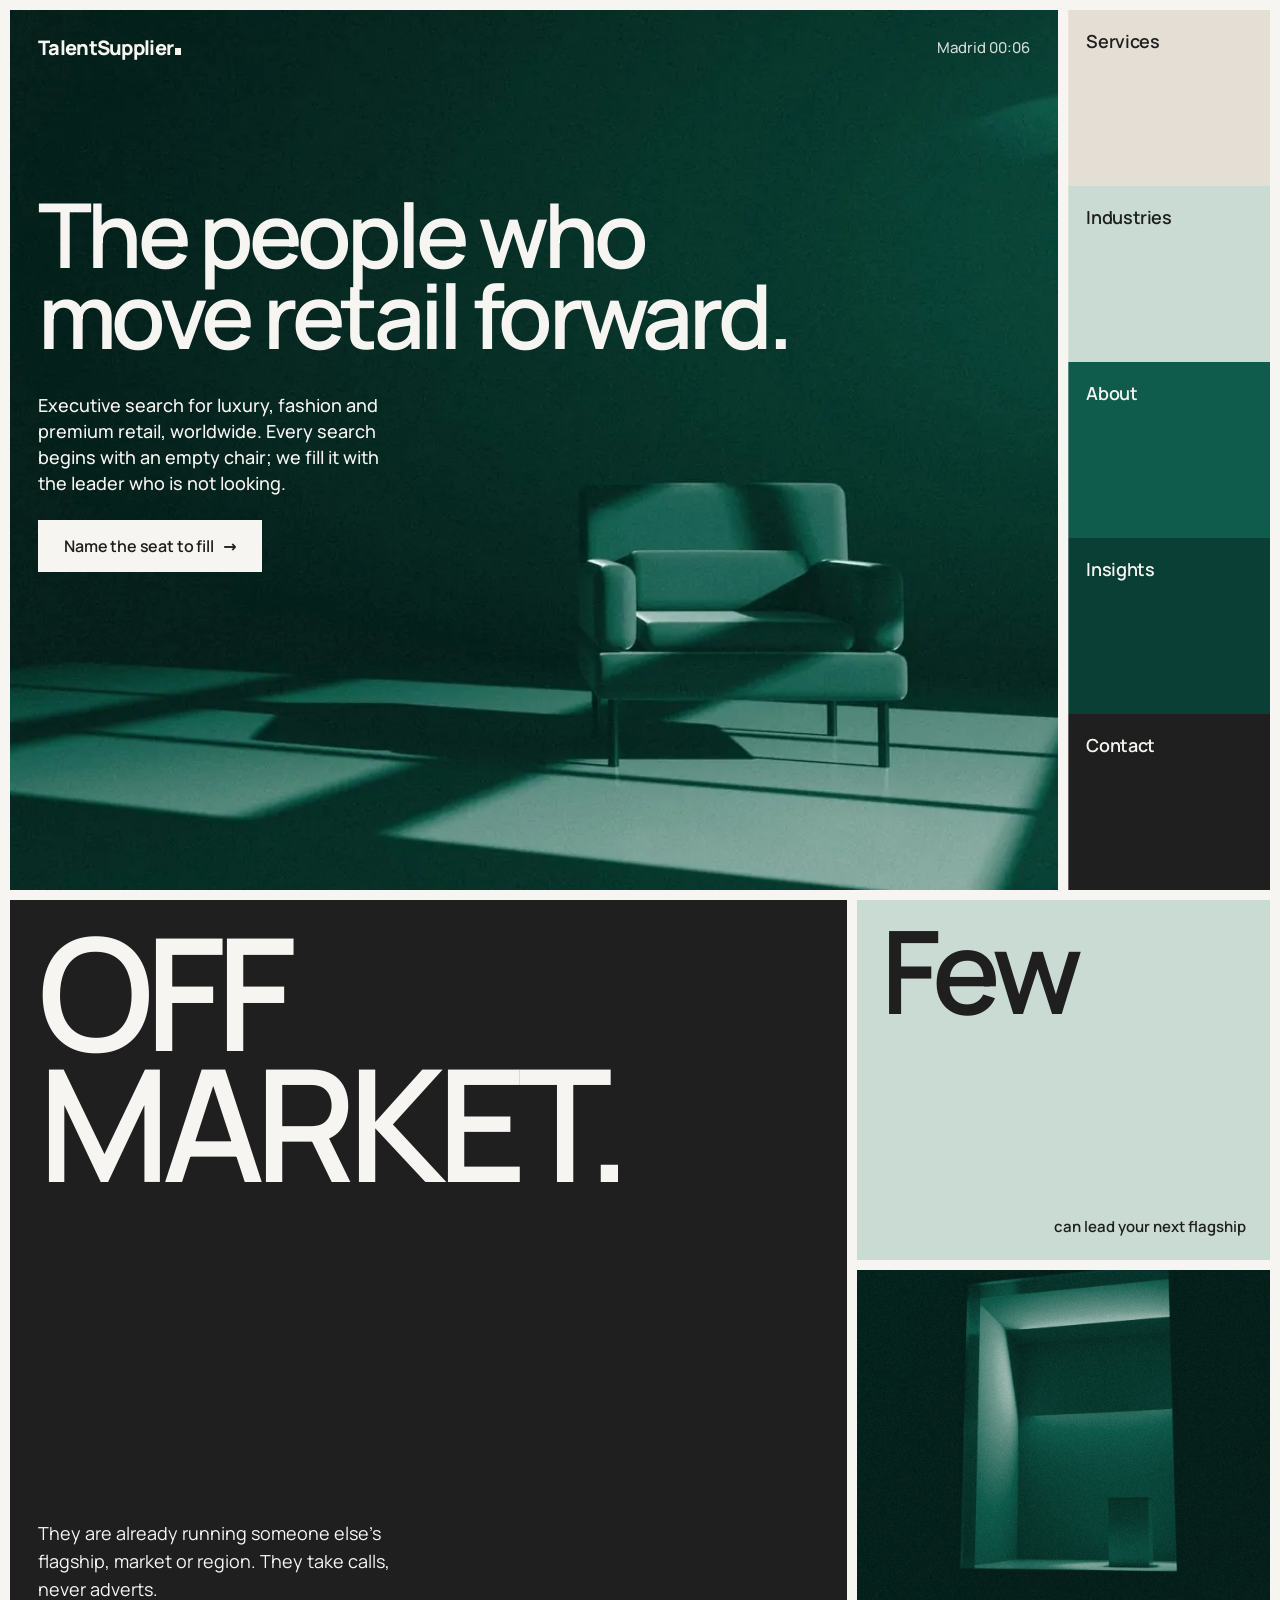
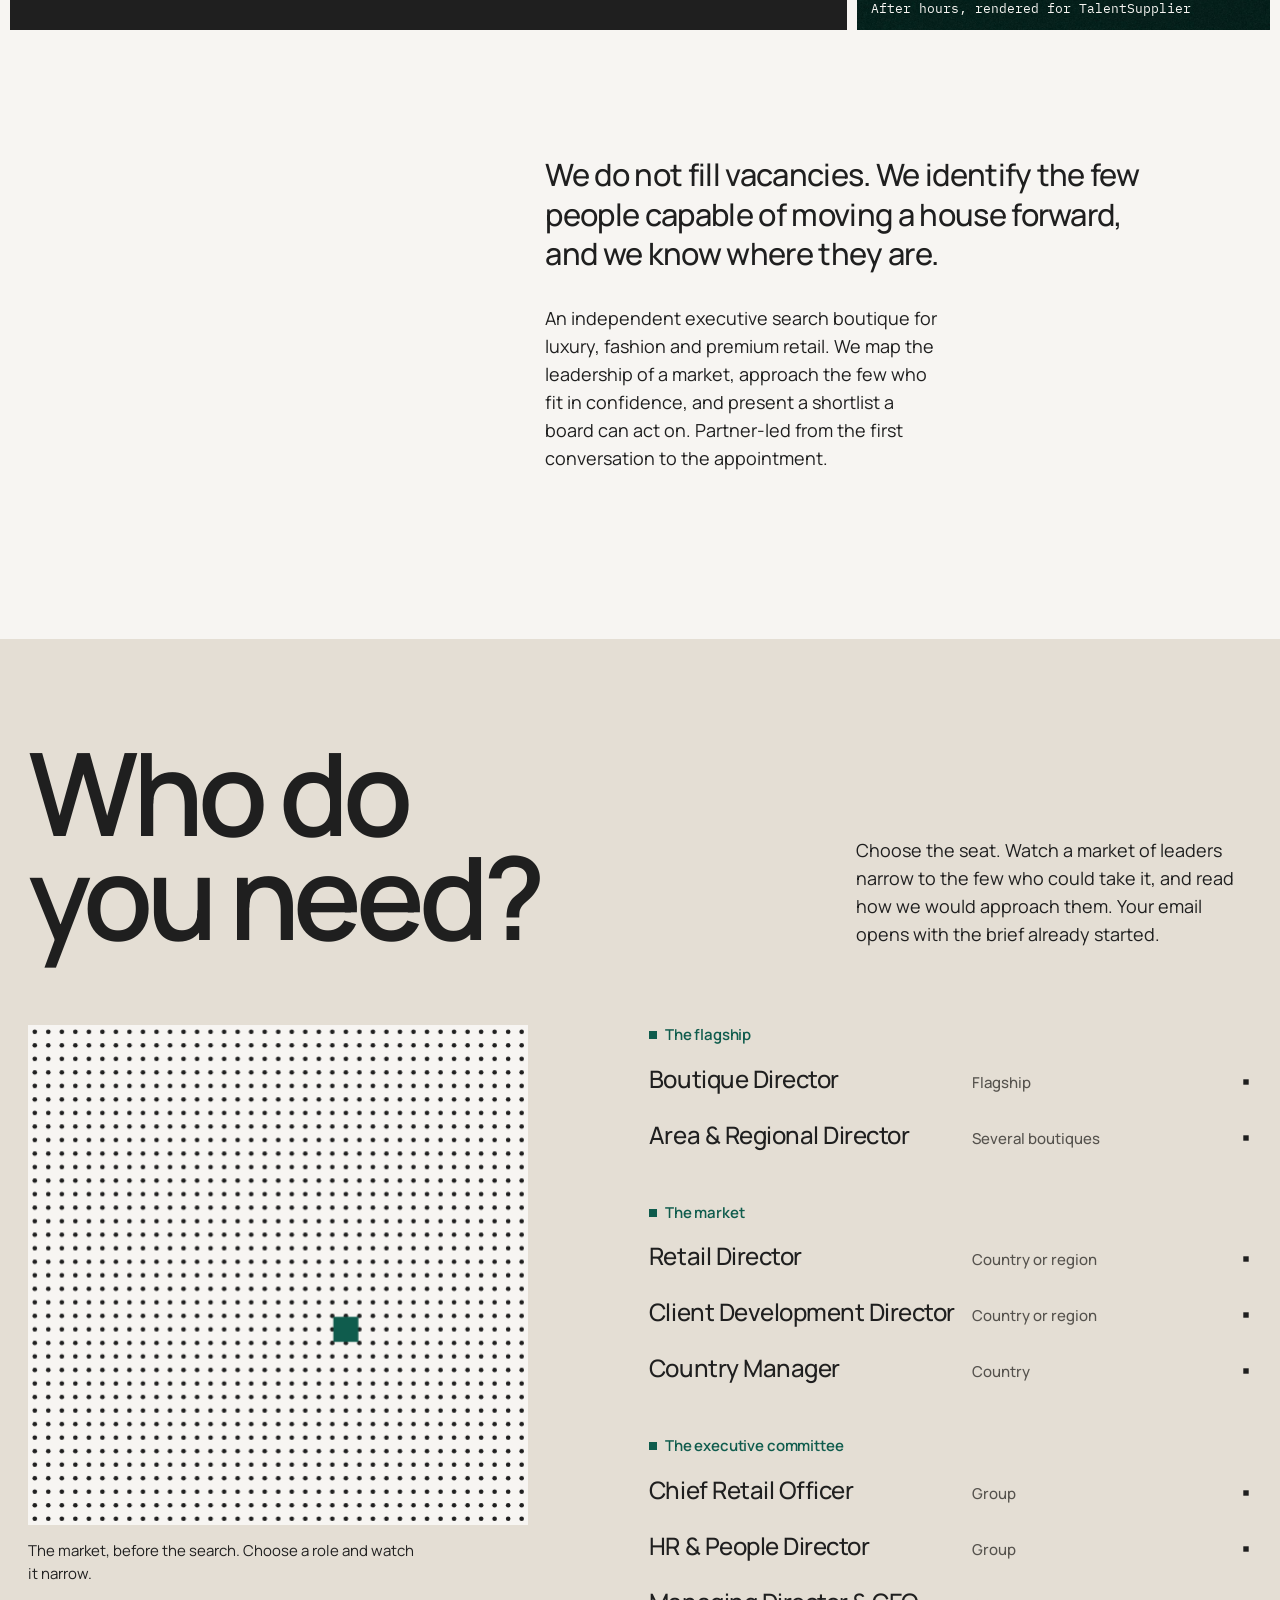
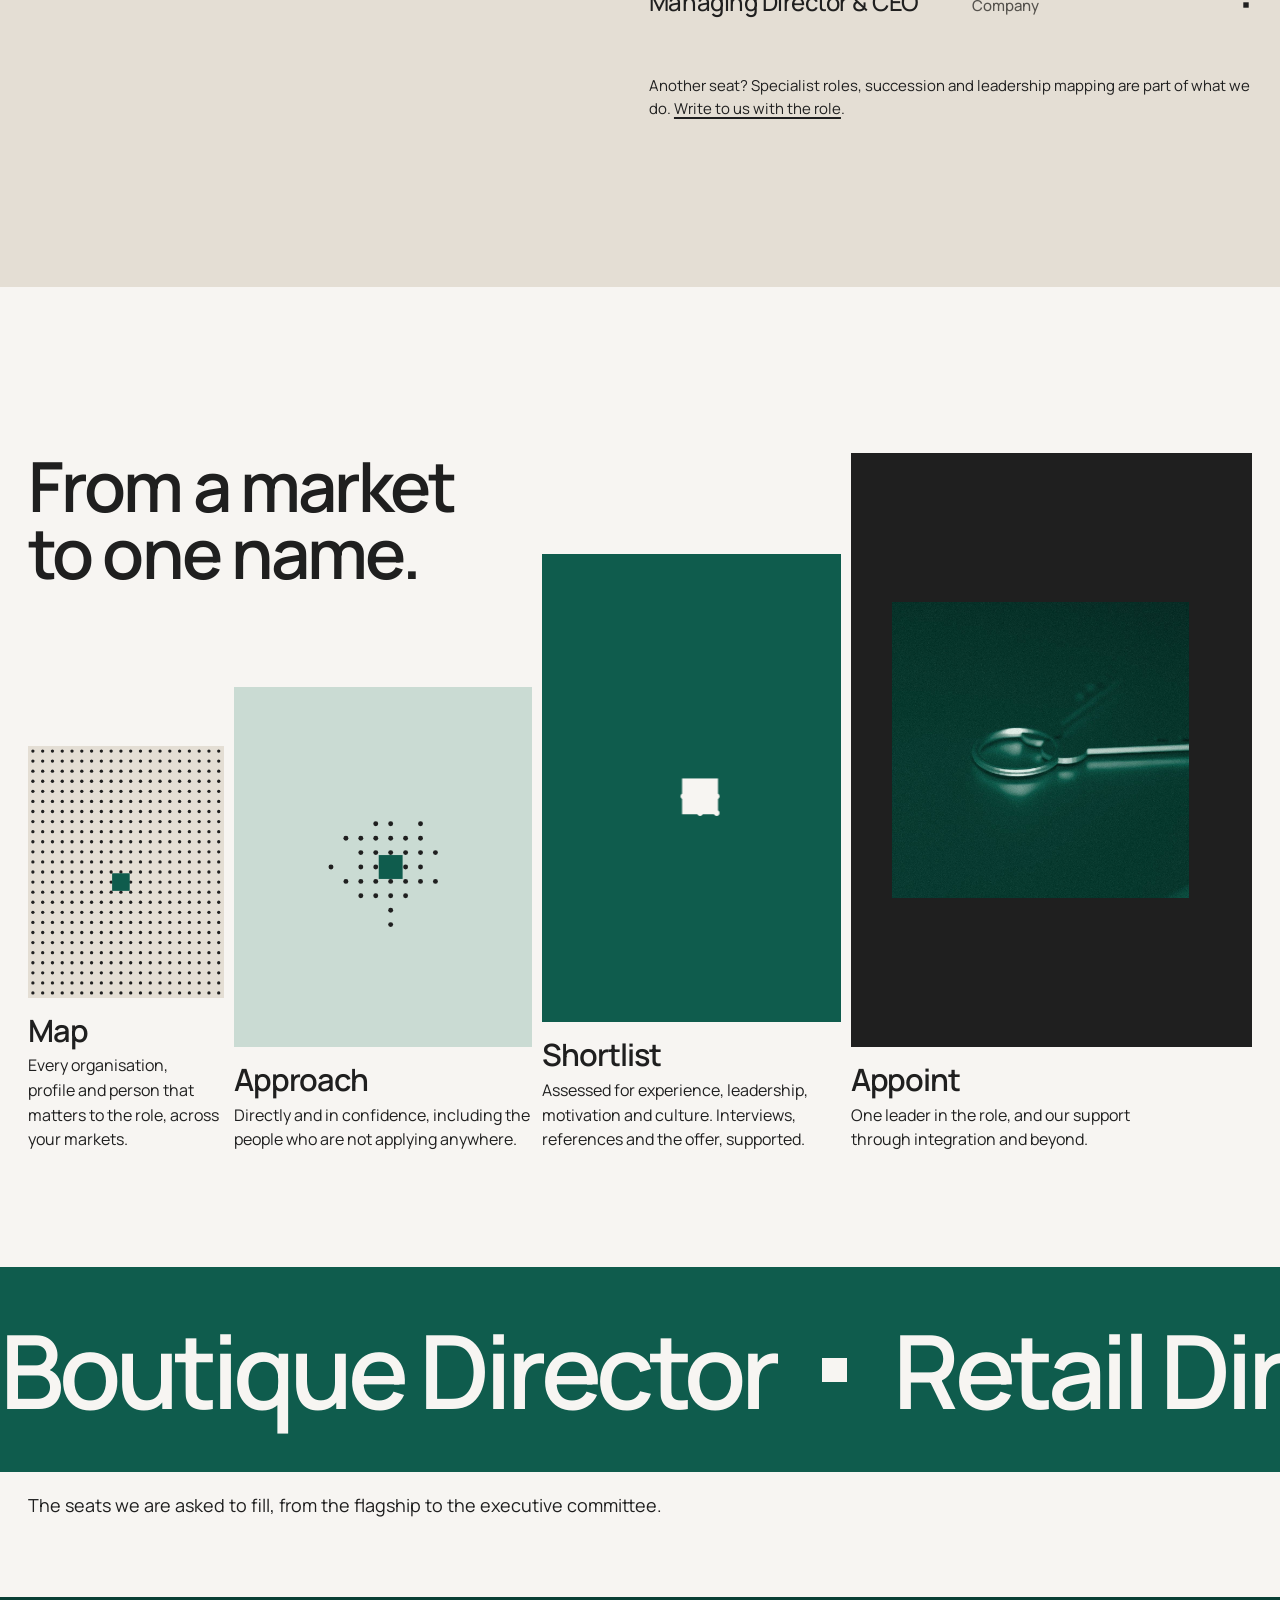
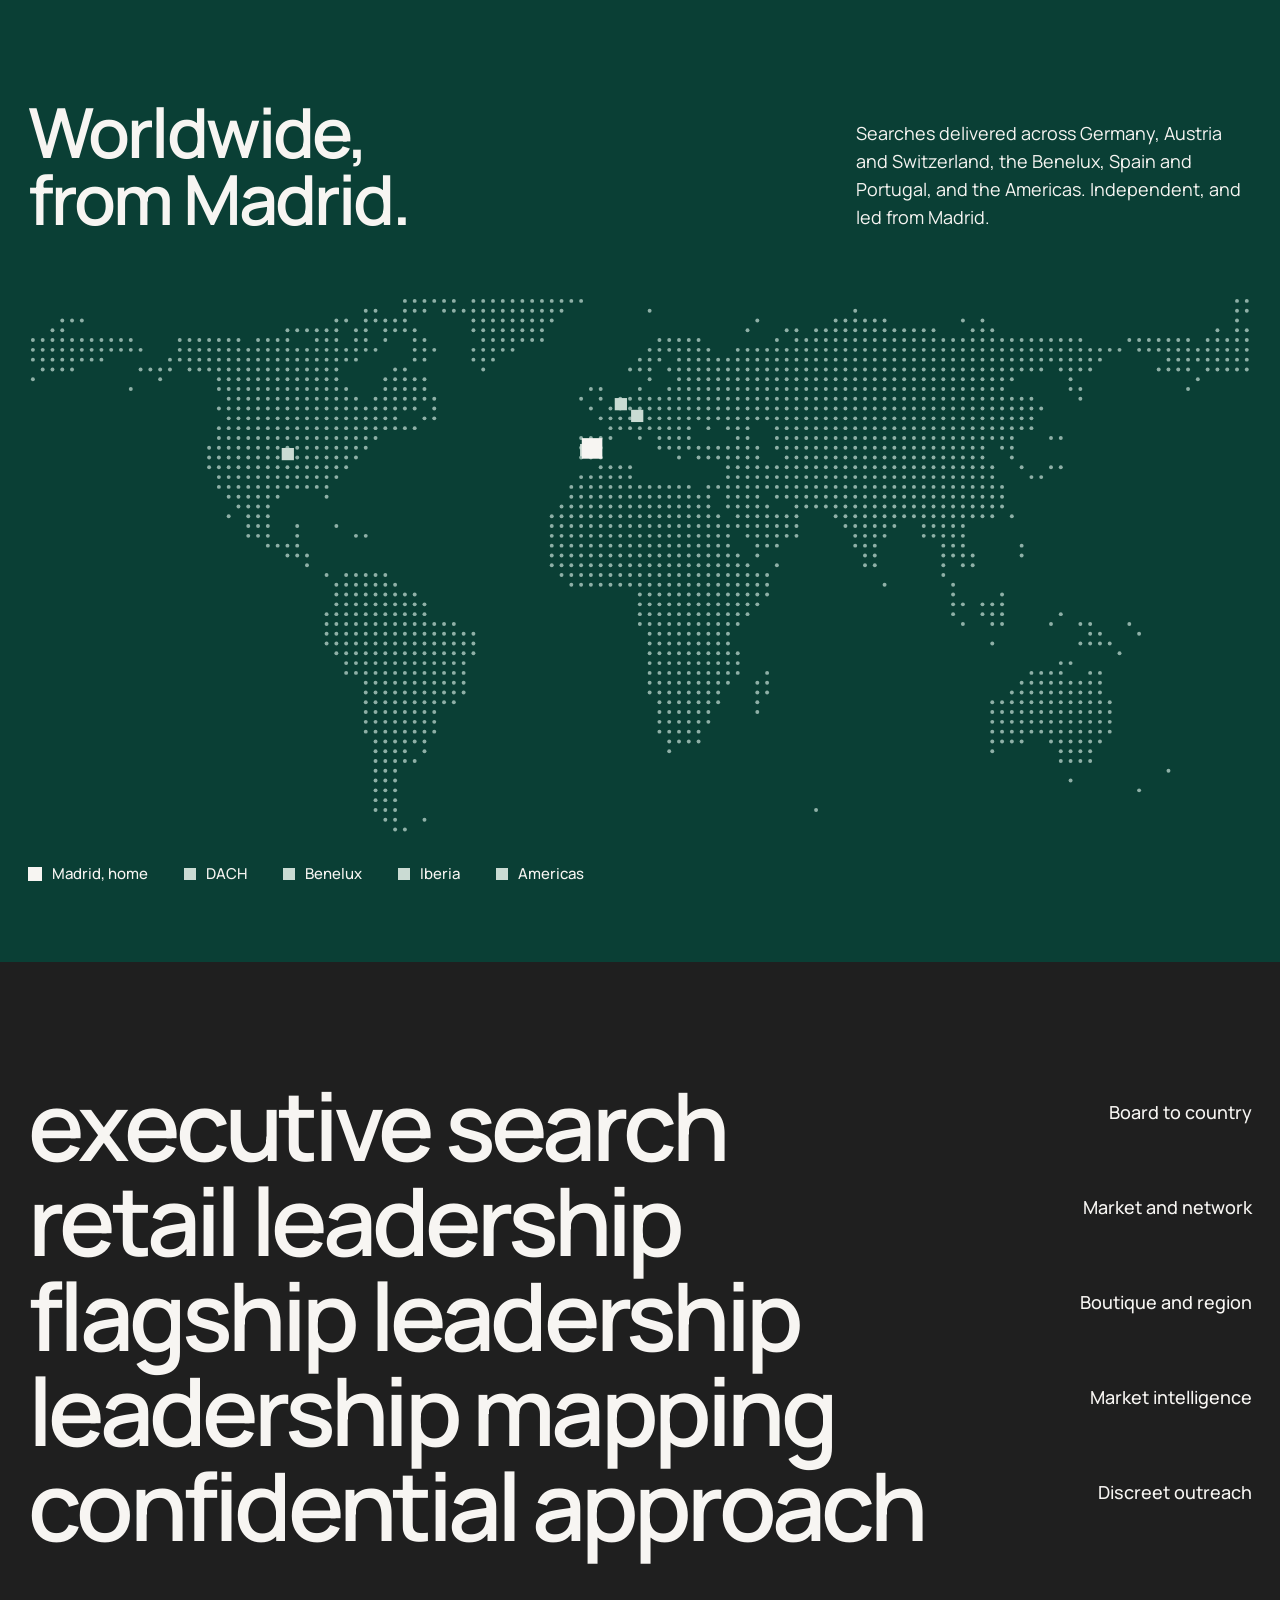
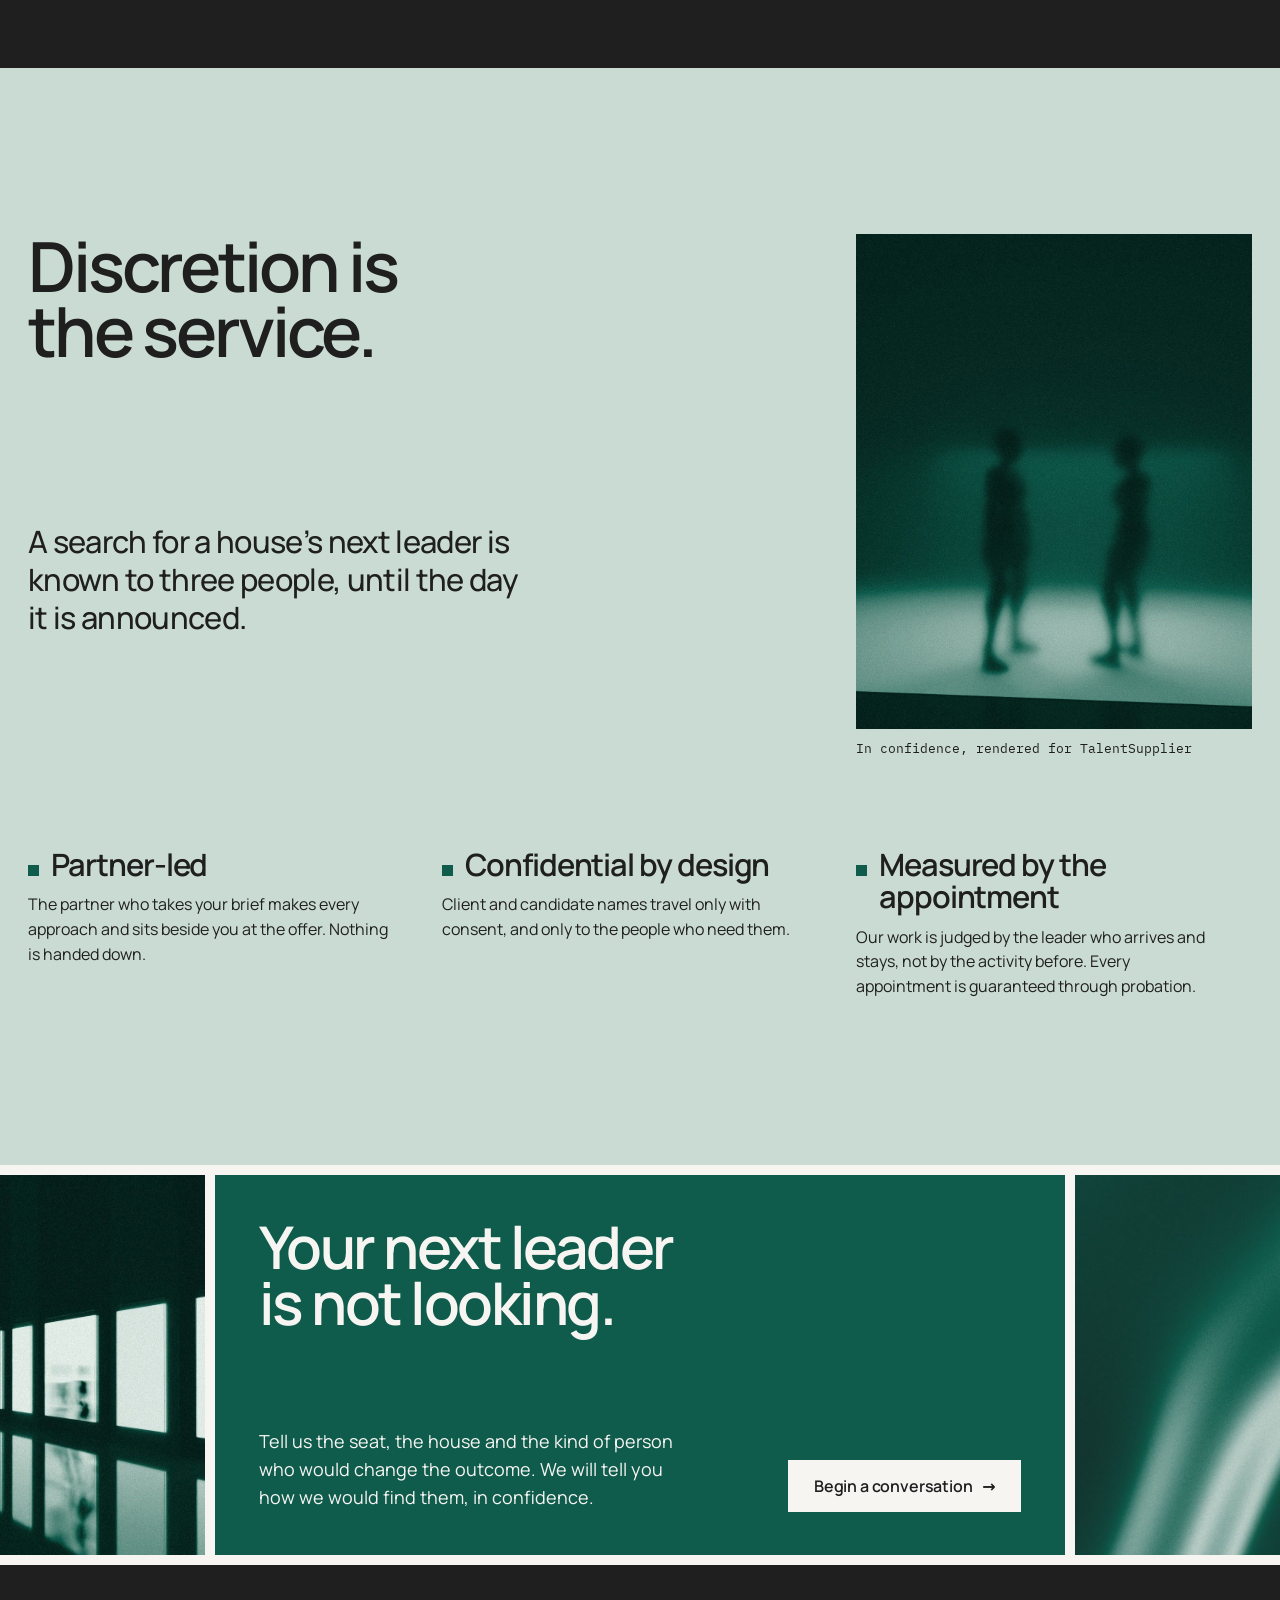
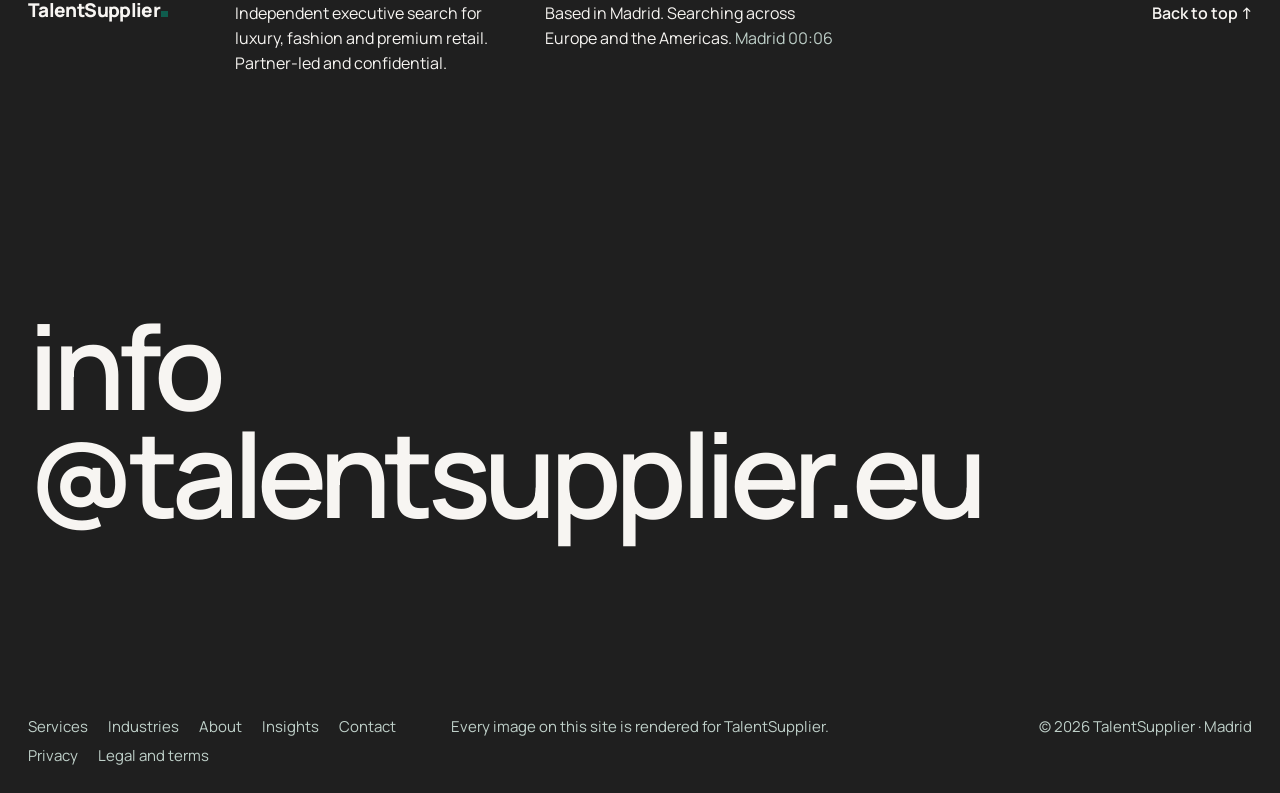
==== commit cef3a1cb: "Art direction: People · Places · Leadership - Herringbone, Marble and Curtain removed from the site;" ====
--- a/index.html
+++ b/index.html
@@ -251,7 +251,7 @@
       <p class="rv" style="--i:1">They are already running someone else’s flagship, market or region. They take calls, never adverts.</p>
     </div>
     <div class="b c-mint rv" style="--i:1"><strong>Few</strong><span>can lead your next flagship</span></div>
-    <figure class="c ph lift"><video autoplay muted loop playsinline preload="metadata" poster="assets/img/silk-loop-poster.jpg" width="1280" height="800" aria-label="Green silk moving slowly in the light"><source src="assets/video/silk-loop.mp4" type="video/mp4"></video><figcaption class="cap">Silk, rendered for TalentSupplier</figcaption></figure>
+    <figure class="c ph lift"><img src="assets/img/shopfront.jpg" width="1000" height="1250" alt="A lacquered shopfront at night, one display window lit" loading="lazy"><figcaption class="cap">After hours, rendered for TalentSupplier</figcaption></figure>
   </div>
   <div class="tiles-text wrap">
     <p class="k rv"><i aria-hidden="true"></i>Not a recruitment agency</p>
@@ -316,7 +316,7 @@
       <h3>Shortlist</h3><p>Assessed for experience, leadership, motivation and culture. Interviews, references and the offer, supported.</p>
     </div>
     <div class="st rv" style="--i:3">
-      <div class="tile c-ink"><canvas class="fld" data-n="520" data-keep="1" data-win=".74" data-at=".5,.5" data-dot="#F7F5F2" data-one="#0F5C4D" data-img="assets/img/vitrine.jpg" data-seed="6" data-dur="2400" aria-hidden="true"></canvas></div>
+      <div class="tile c-ink"><canvas class="fld" data-n="520" data-keep="1" data-win=".74" data-at=".5,.5" data-dot="#F7F5F2" data-one="#0F5C4D" data-img="assets/img/keys.jpg" data-seed="6" data-dur="2400" aria-hidden="true"></canvas></div>
       <h3>Appoint</h3><p>One leader in the role, and our support through integration and beyond.</p>
     </div>
   </div>
@@ -351,7 +351,7 @@
   <div class="grid">
     <h2 id="termsTitle" class="rv">Discretion is the service.</h2>
     <p class="lede rv" style="--i:1">A search for a house’s next leader is known to three people, until the day it is announced.</p>
-    <figure class="rv" style="--i:2"><div class="ph lift"><img src="assets/img/herringbone.jpg" width="1800" height="1200" alt="Herringbone wool cloth in green, close up" loading="lazy"></div><figcaption class="cap">Herringbone, rendered for TalentSupplier</figcaption></figure>
+    <figure class="rv" style="--i:2"><div class="ph lift"><img src="assets/img/frosted.jpg" width="1100" height="1400" alt="Two people in conversation behind a frosted glass partition, impossible to identify" loading="lazy"></div><figcaption class="cap">In confidence, rendered for TalentSupplier</figcaption></figure>
     <dl>
       <div class="rv"><dt>Partner-led</dt><dd>The partner who takes your brief makes every approach and sits beside you at the offer. Nothing is handed down.</dd></div>
       <div class="rv" style="--i:1"><dt>Confidential by design</dt><dd>Client and candidate names travel only with consent, and only to the people who need them.</dd></div>
@@ -361,7 +361,7 @@
 </section>
 
 <section class="act-row" data-c="paper" aria-labelledby="closeTitle">
-  <div class="fl ph"><img src="assets/img/marble.jpg" width="1800" height="1200" alt="" loading="lazy"></div>
+  <div class="fl ph"><img src="assets/img/avenue.jpg" width="1600" height="900" alt="" loading="lazy"></div>
   <div class="mid c-green">
     <h2 id="closeTitle" class="rv">Your next leader is not looking.</h2>
     <div class="row">
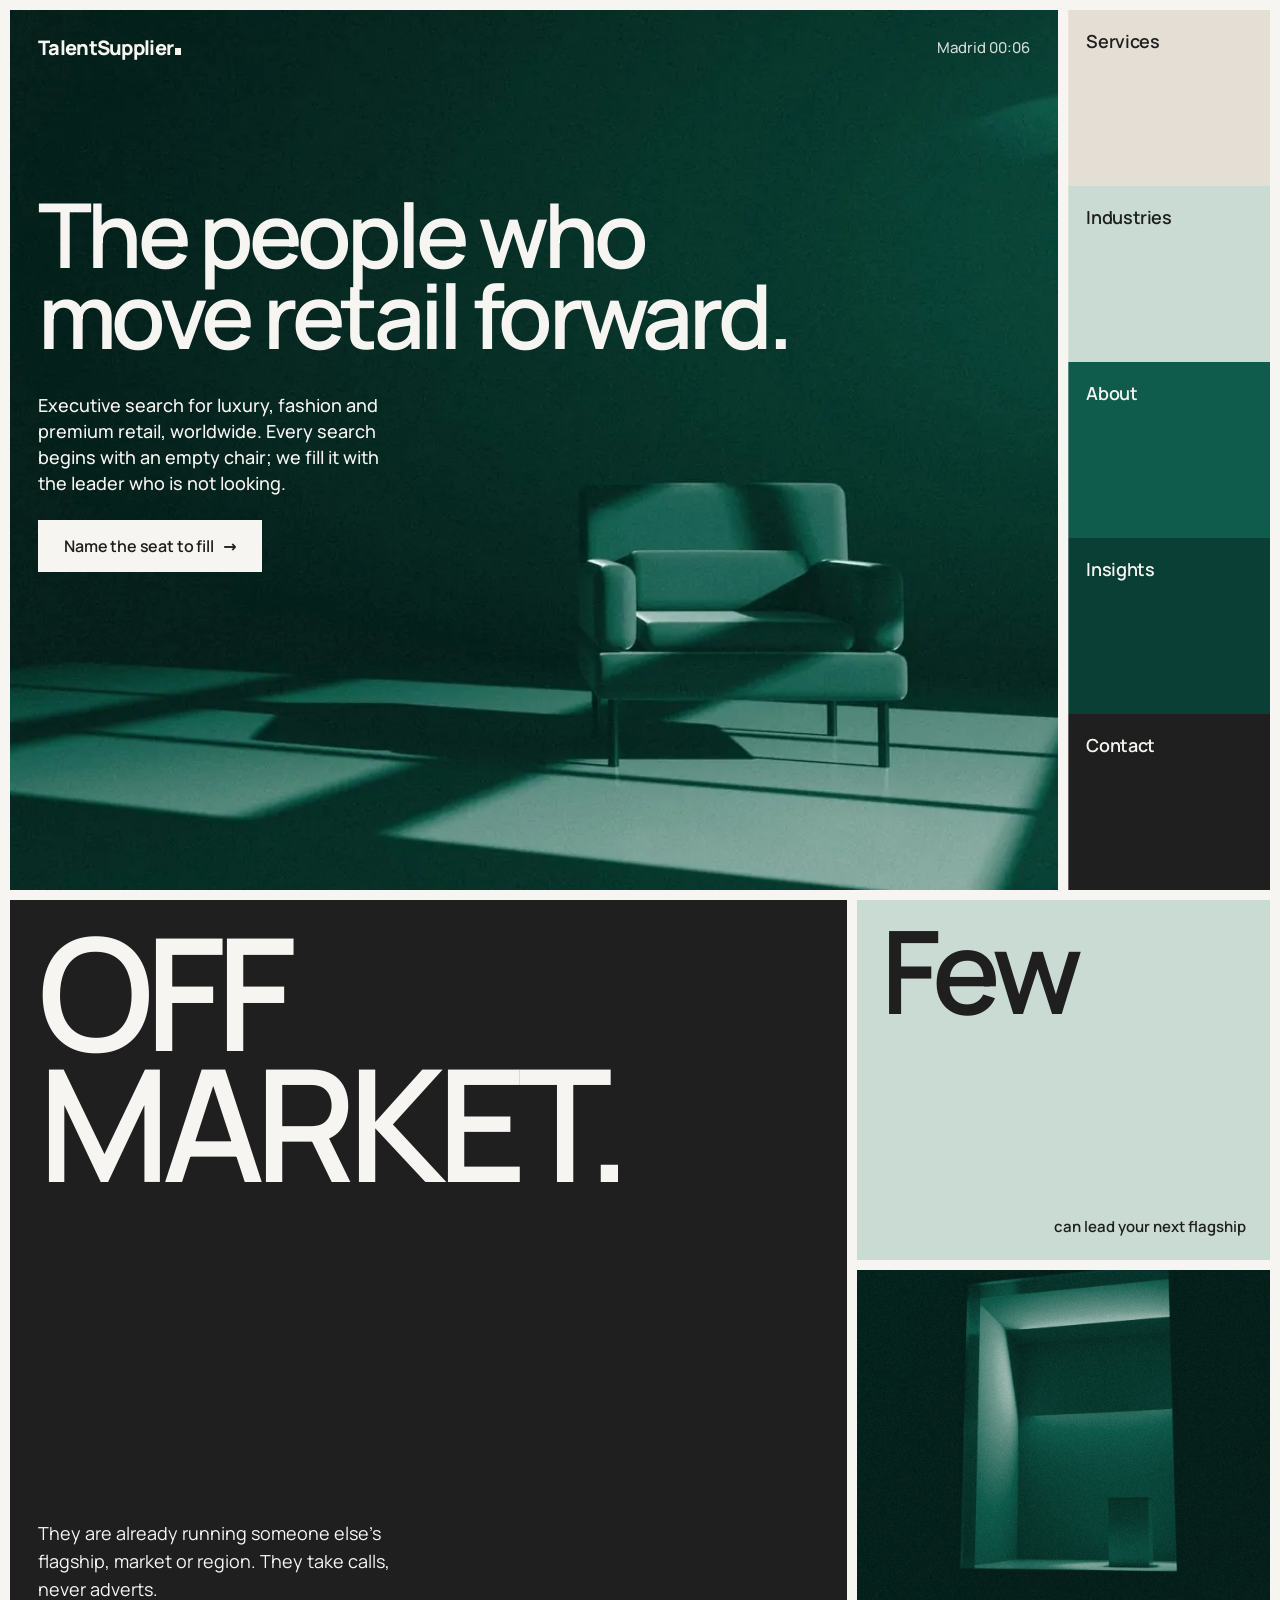
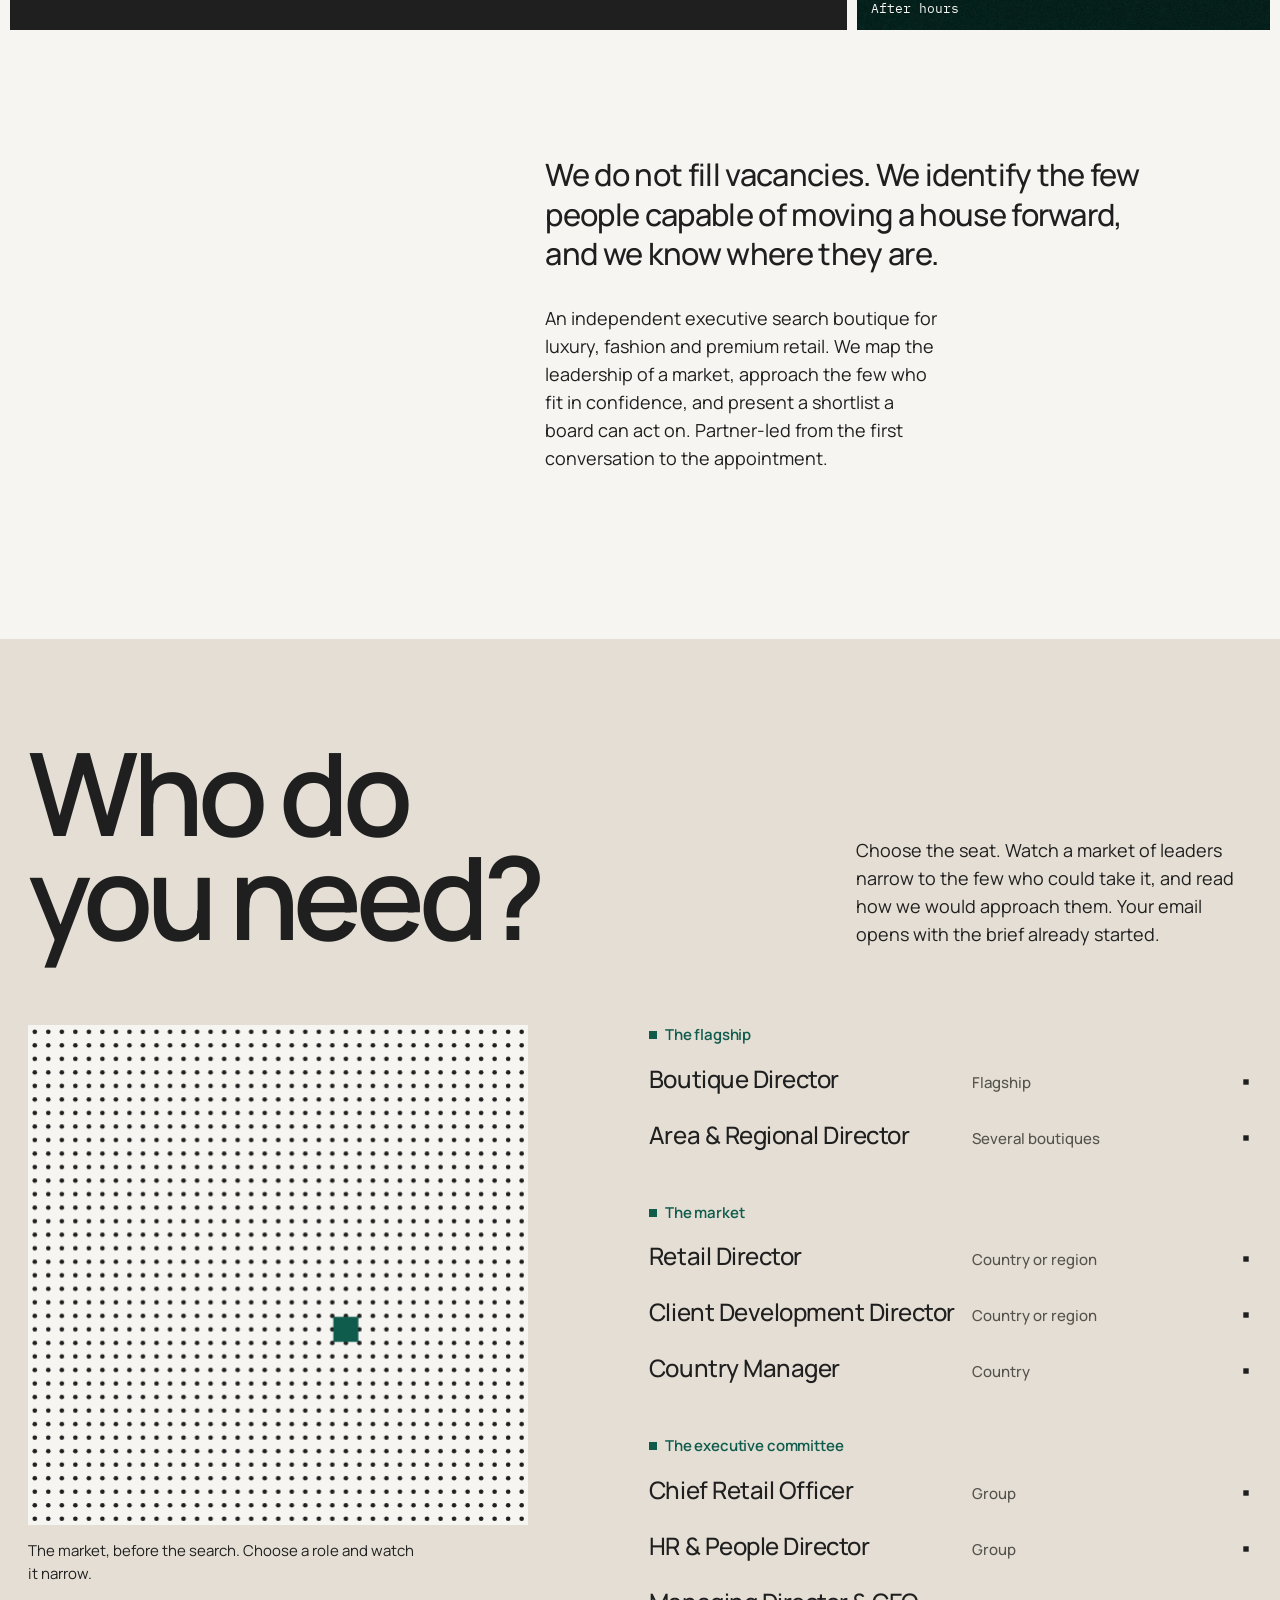
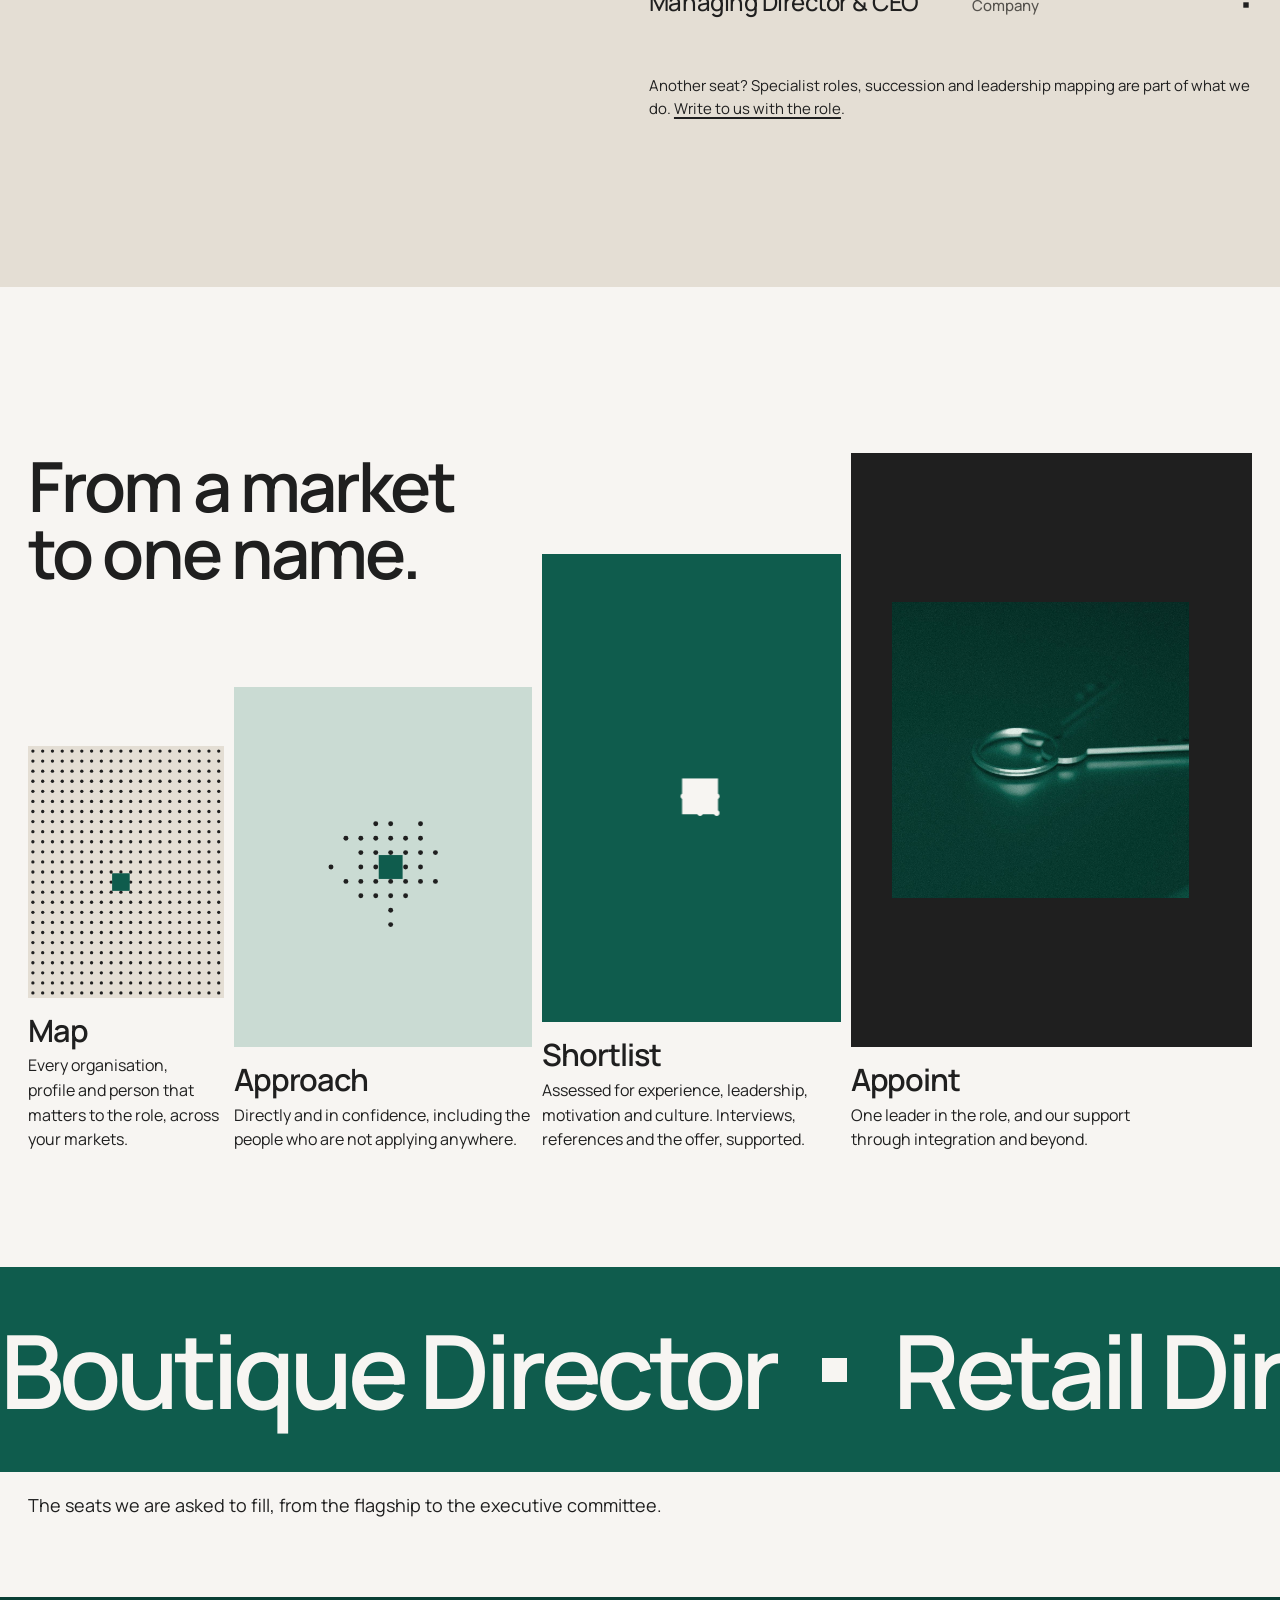
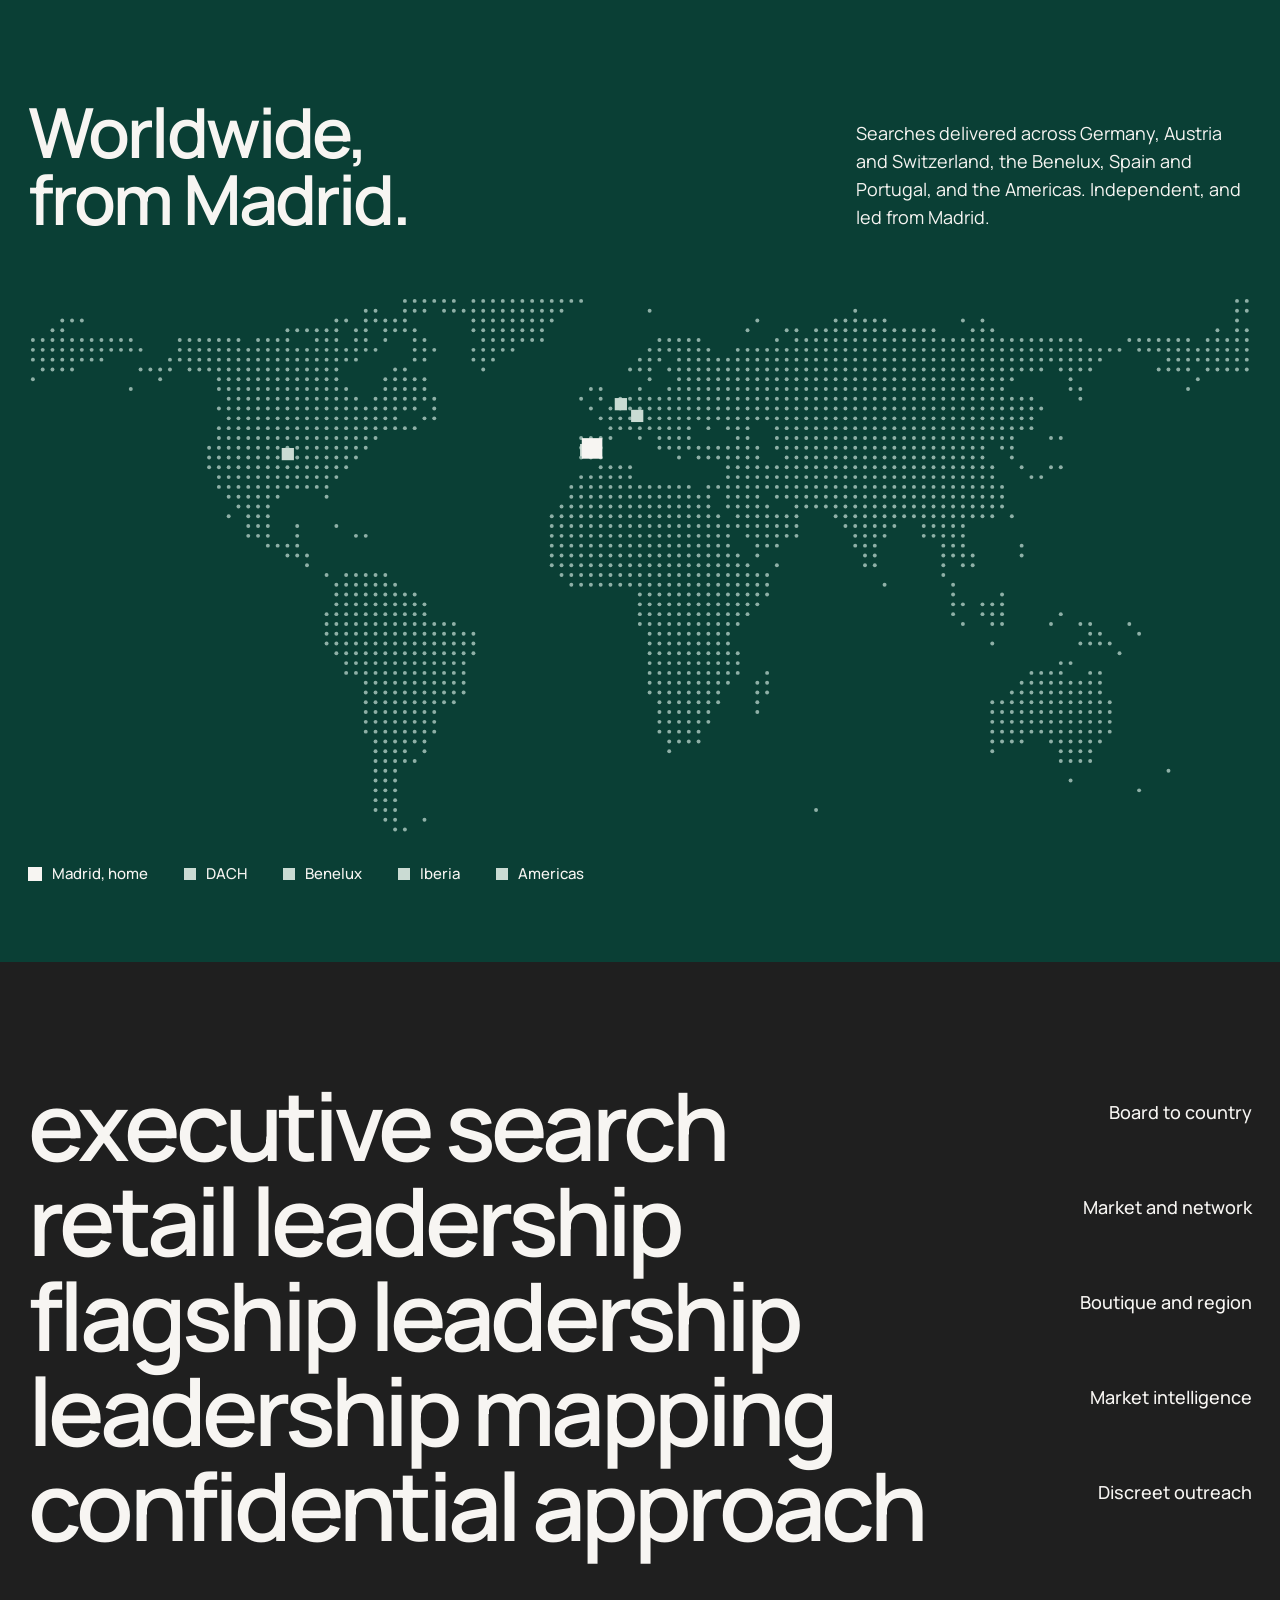
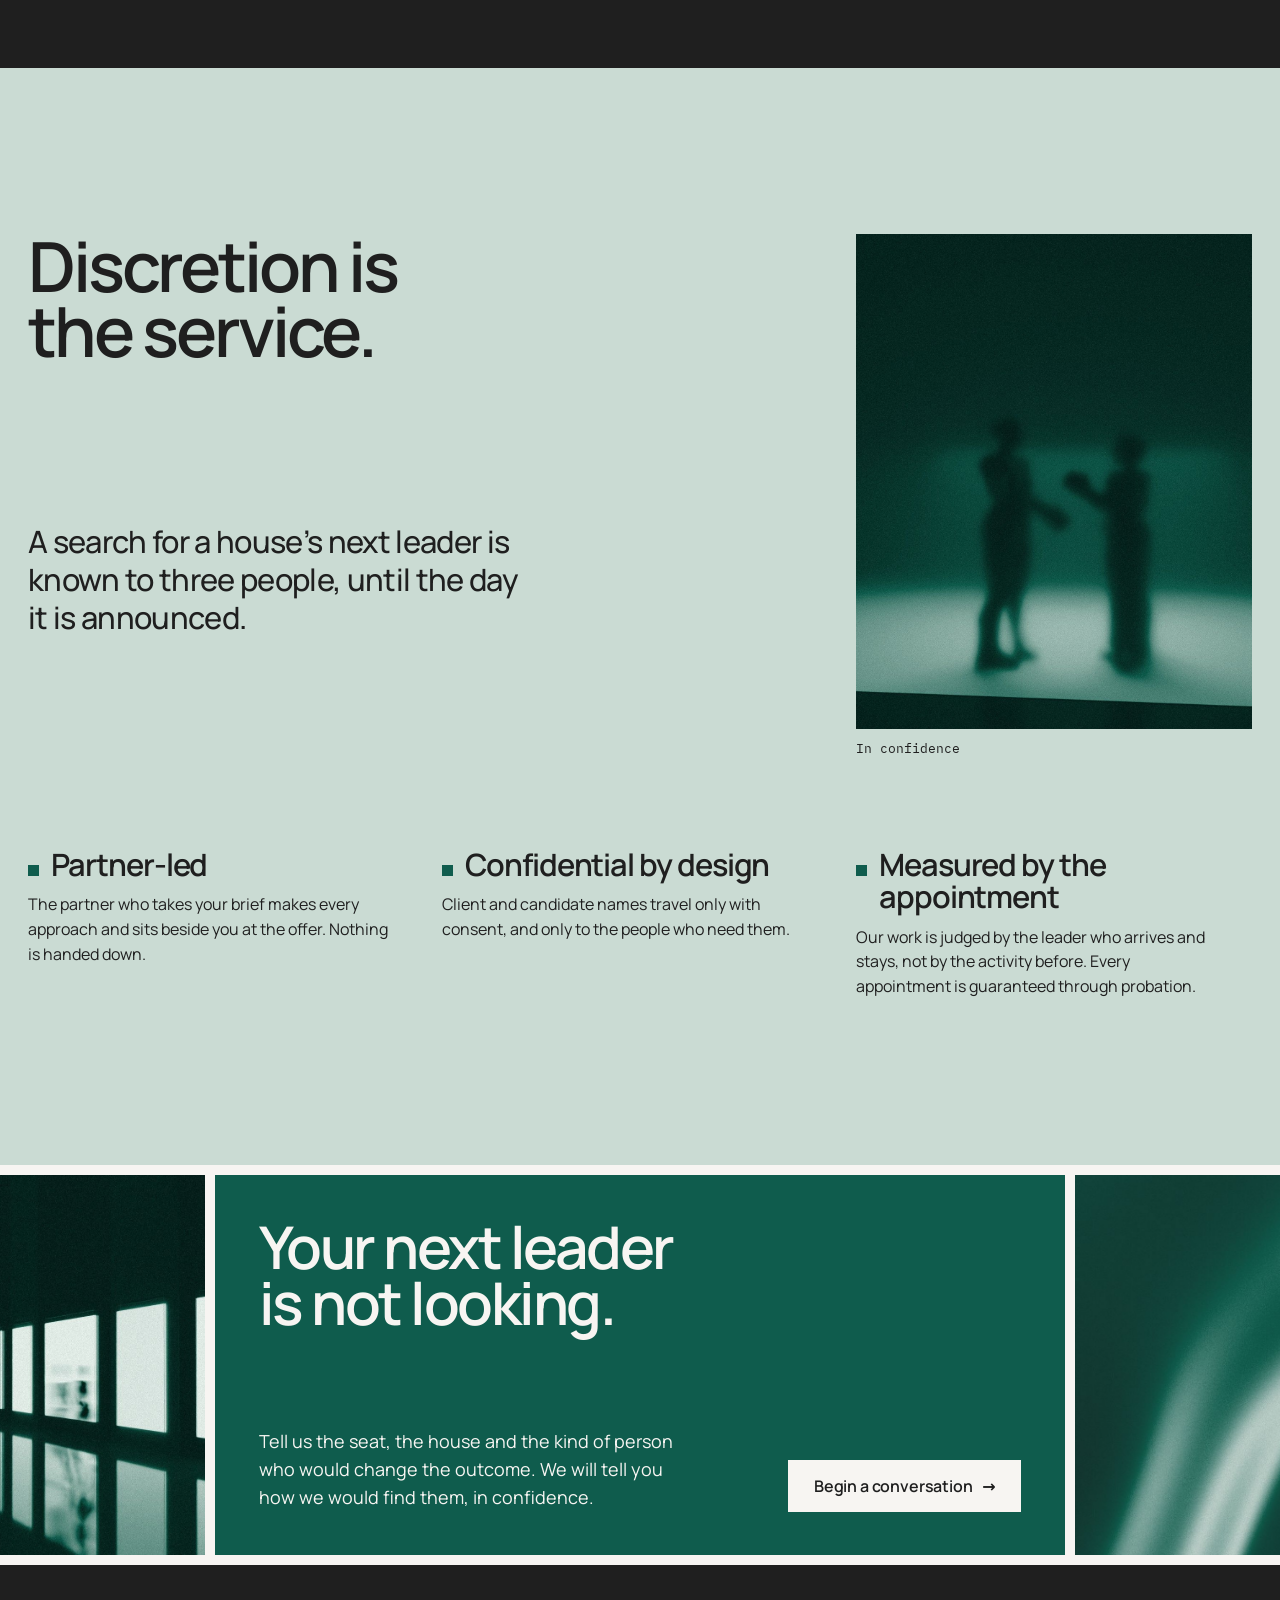
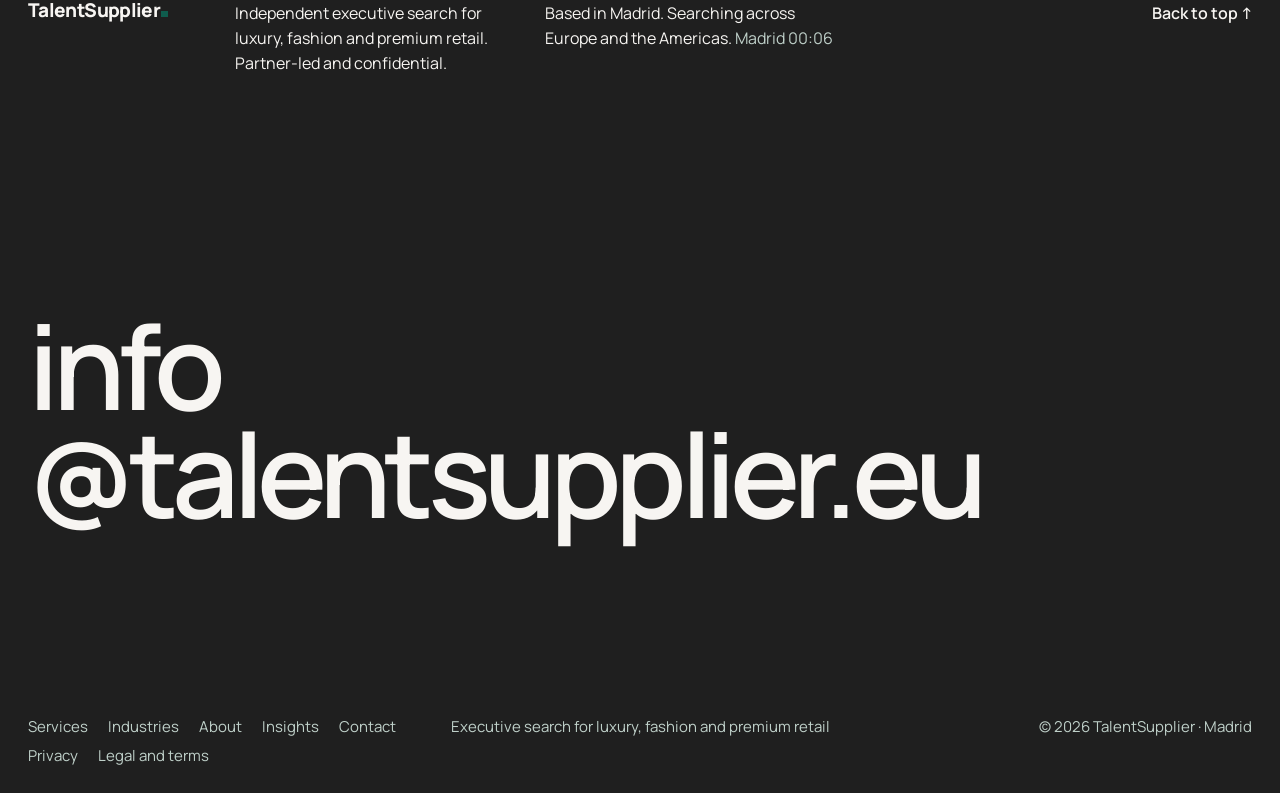
==== commit 06040583: "People dressed and in conversation; captions without 'rendered for TalentSupplier' - In confidence, " ====
--- a/index.html
+++ b/index.html
@@ -251,7 +251,7 @@
       <p class="rv" style="--i:1">They are already running someone else’s flagship, market or region. They take calls, never adverts.</p>
     </div>
     <div class="b c-mint rv" style="--i:1"><strong>Few</strong><span>can lead your next flagship</span></div>
-    <figure class="c ph lift"><img src="assets/img/shopfront.jpg" width="1000" height="1250" alt="A lacquered shopfront at night, one display window lit" loading="lazy"><figcaption class="cap">After hours, rendered for TalentSupplier</figcaption></figure>
+    <figure class="c ph lift"><img src="assets/img/shopfront.jpg" width="1000" height="1250" alt="A lacquered shopfront at night, one display window lit" loading="lazy"><figcaption class="cap">After hours</figcaption></figure>
   </div>
   <div class="tiles-text wrap">
     <p class="k rv"><i aria-hidden="true"></i>Not a recruitment agency</p>
@@ -351,7 +351,7 @@
   <div class="grid">
     <h2 id="termsTitle" class="rv">Discretion is the service.</h2>
     <p class="lede rv" style="--i:1">A search for a house’s next leader is known to three people, until the day it is announced.</p>
-    <figure class="rv" style="--i:2"><div class="ph lift"><img src="assets/img/frosted.jpg" width="1100" height="1400" alt="Two people in conversation behind a frosted glass partition, impossible to identify" loading="lazy"></div><figcaption class="cap">In confidence, rendered for TalentSupplier</figcaption></figure>
+    <figure class="rv" style="--i:2"><div class="ph lift"><img src="assets/img/frosted.jpg" width="1100" height="1400" alt="Two people in conversation behind a frosted glass partition, impossible to identify" loading="lazy"></div><figcaption class="cap">In confidence</figcaption></figure>
     <dl>
       <div class="rv"><dt>Partner-led</dt><dd>The partner who takes your brief makes every approach and sits beside you at the offer. Nothing is handed down.</dd></div>
       <div class="rv" style="--i:1"><dt>Confidential by design</dt><dd>Client and candidate names travel only with consent, and only to the people who need them.</dd></div>
@@ -383,7 +383,7 @@
   <a class="mail" href="&#109;&#97;&#105;&#108;&#116;&#111;&#58;&#105;&#110;&#102;&#111;&#64;&#116;&#97;&#108;&#101;&#110;&#116;&#115;&#117;&#112;&#112;&#108;&#105;&#101;&#114;&#46;&#101;&#117;">info<br>@talentsupplier.eu</a>
   <div class="meta">
     <nav aria-label="Footer"><a href="services.html">Services</a><a href="industries.html">Industries</a><a href="about.html">About</a><a href="journal.html">Insights</a><a href="contact.html">Contact</a><a href="privacy-policy.html">Privacy</a><a href="legal-notice.html">Legal and terms</a></nav>
-    <span>Every image on this site is rendered for TalentSupplier.</span>
+    <span>Executive search for luxury, fashion and premium retail</span>
     <span class="r">© 2026 TalentSupplier · Madrid</span>
   </div>
 </footer>
